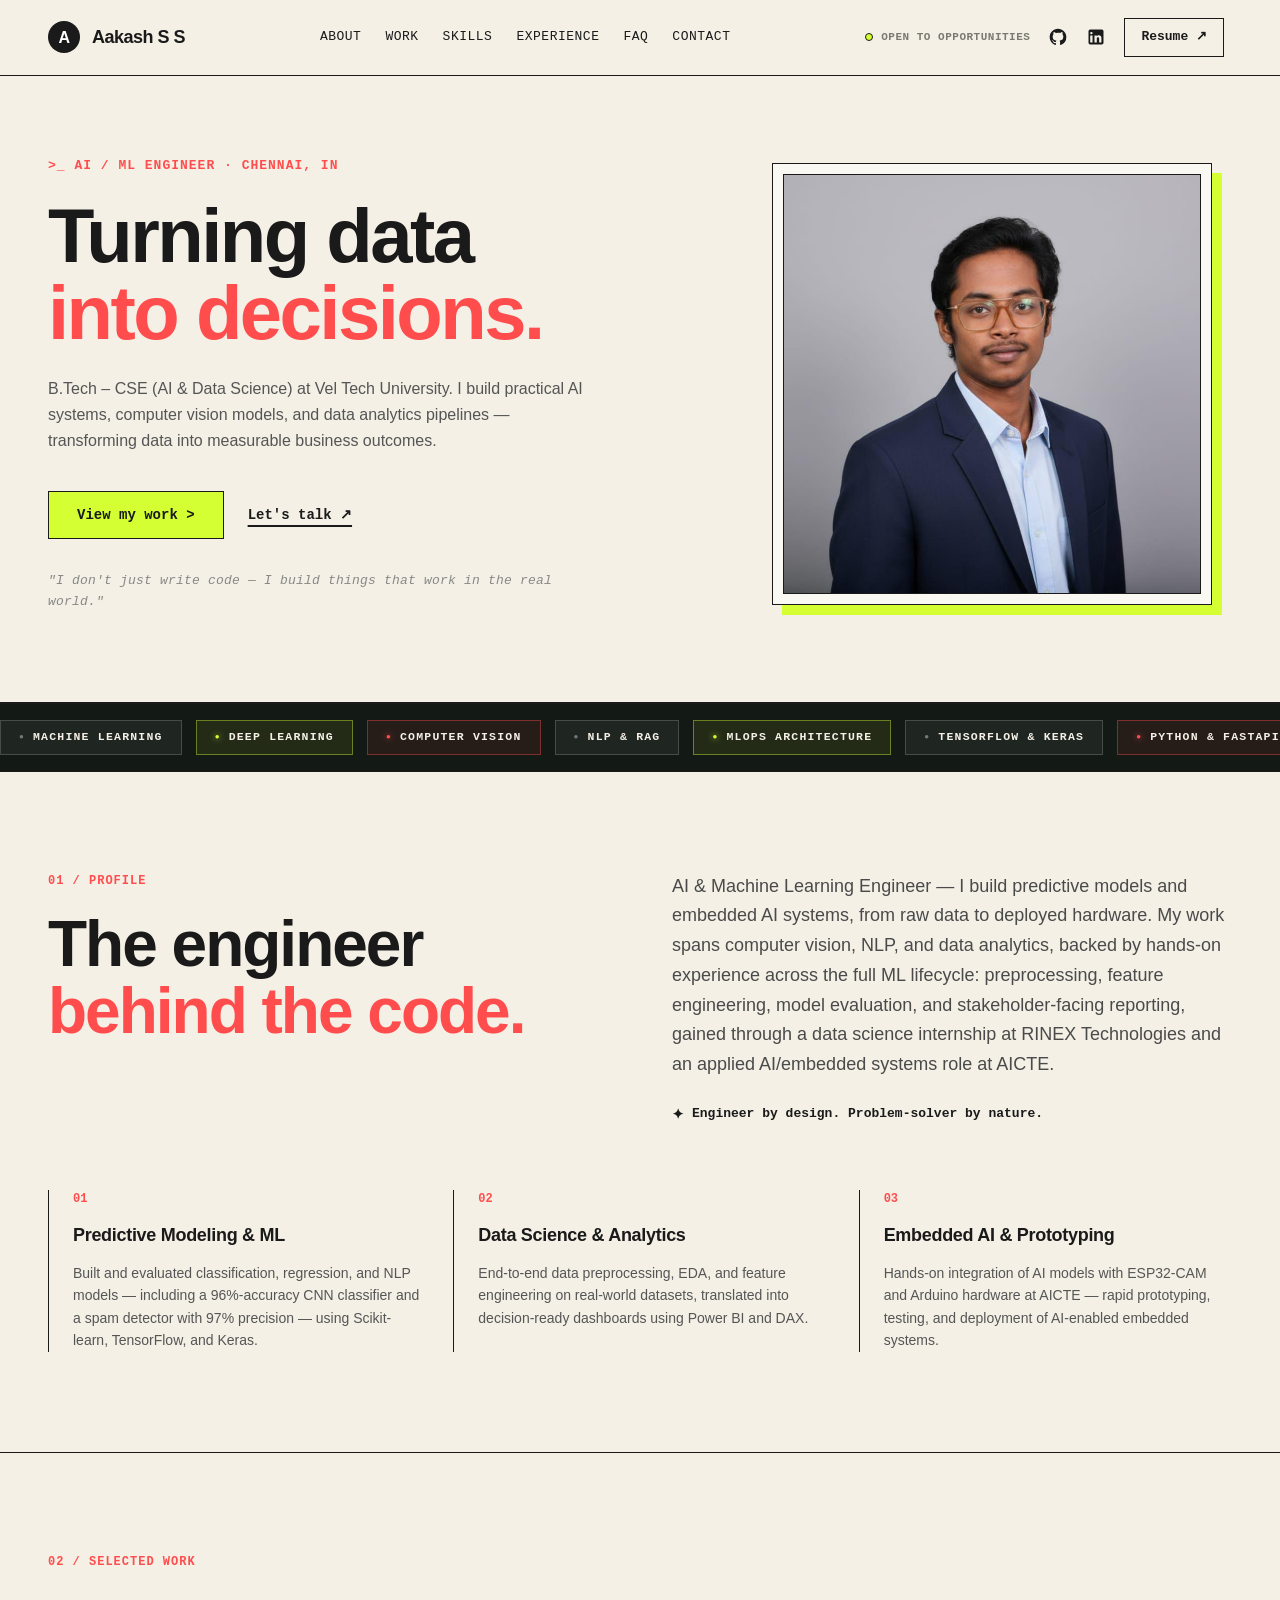
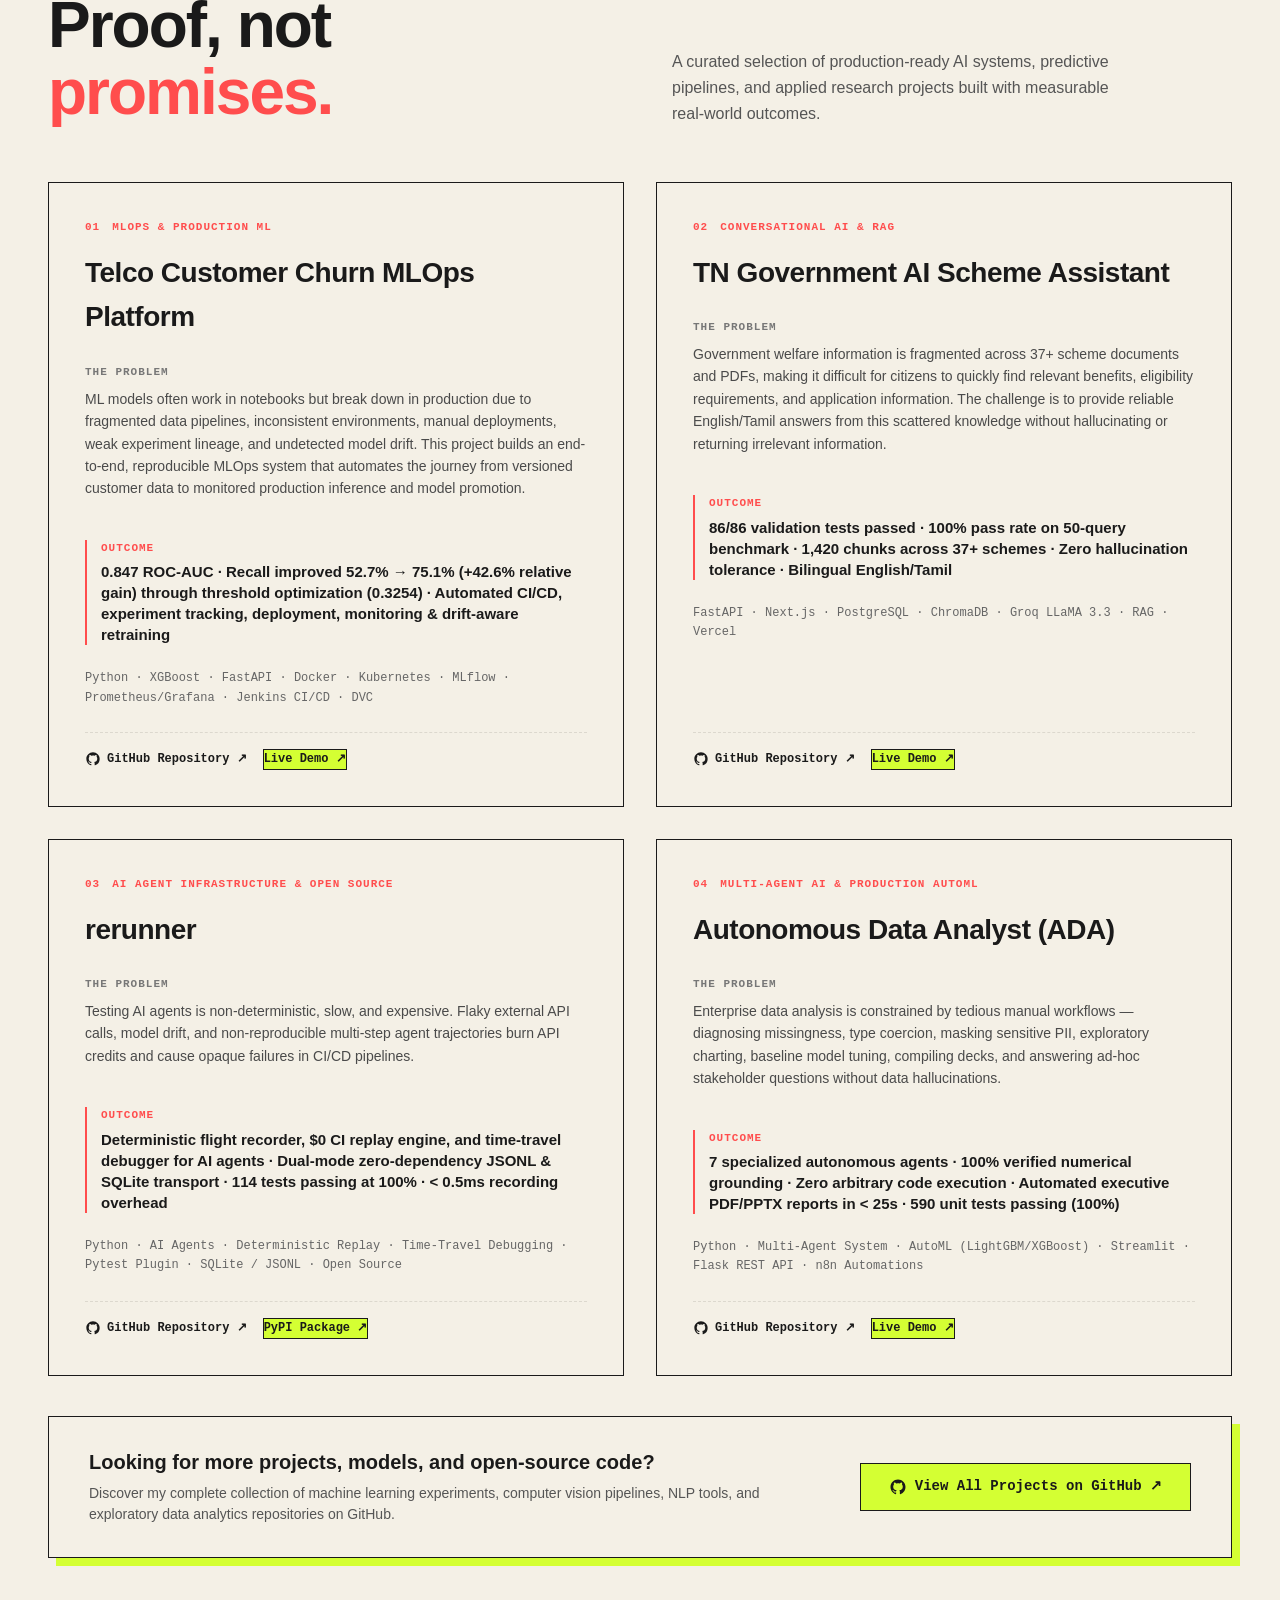
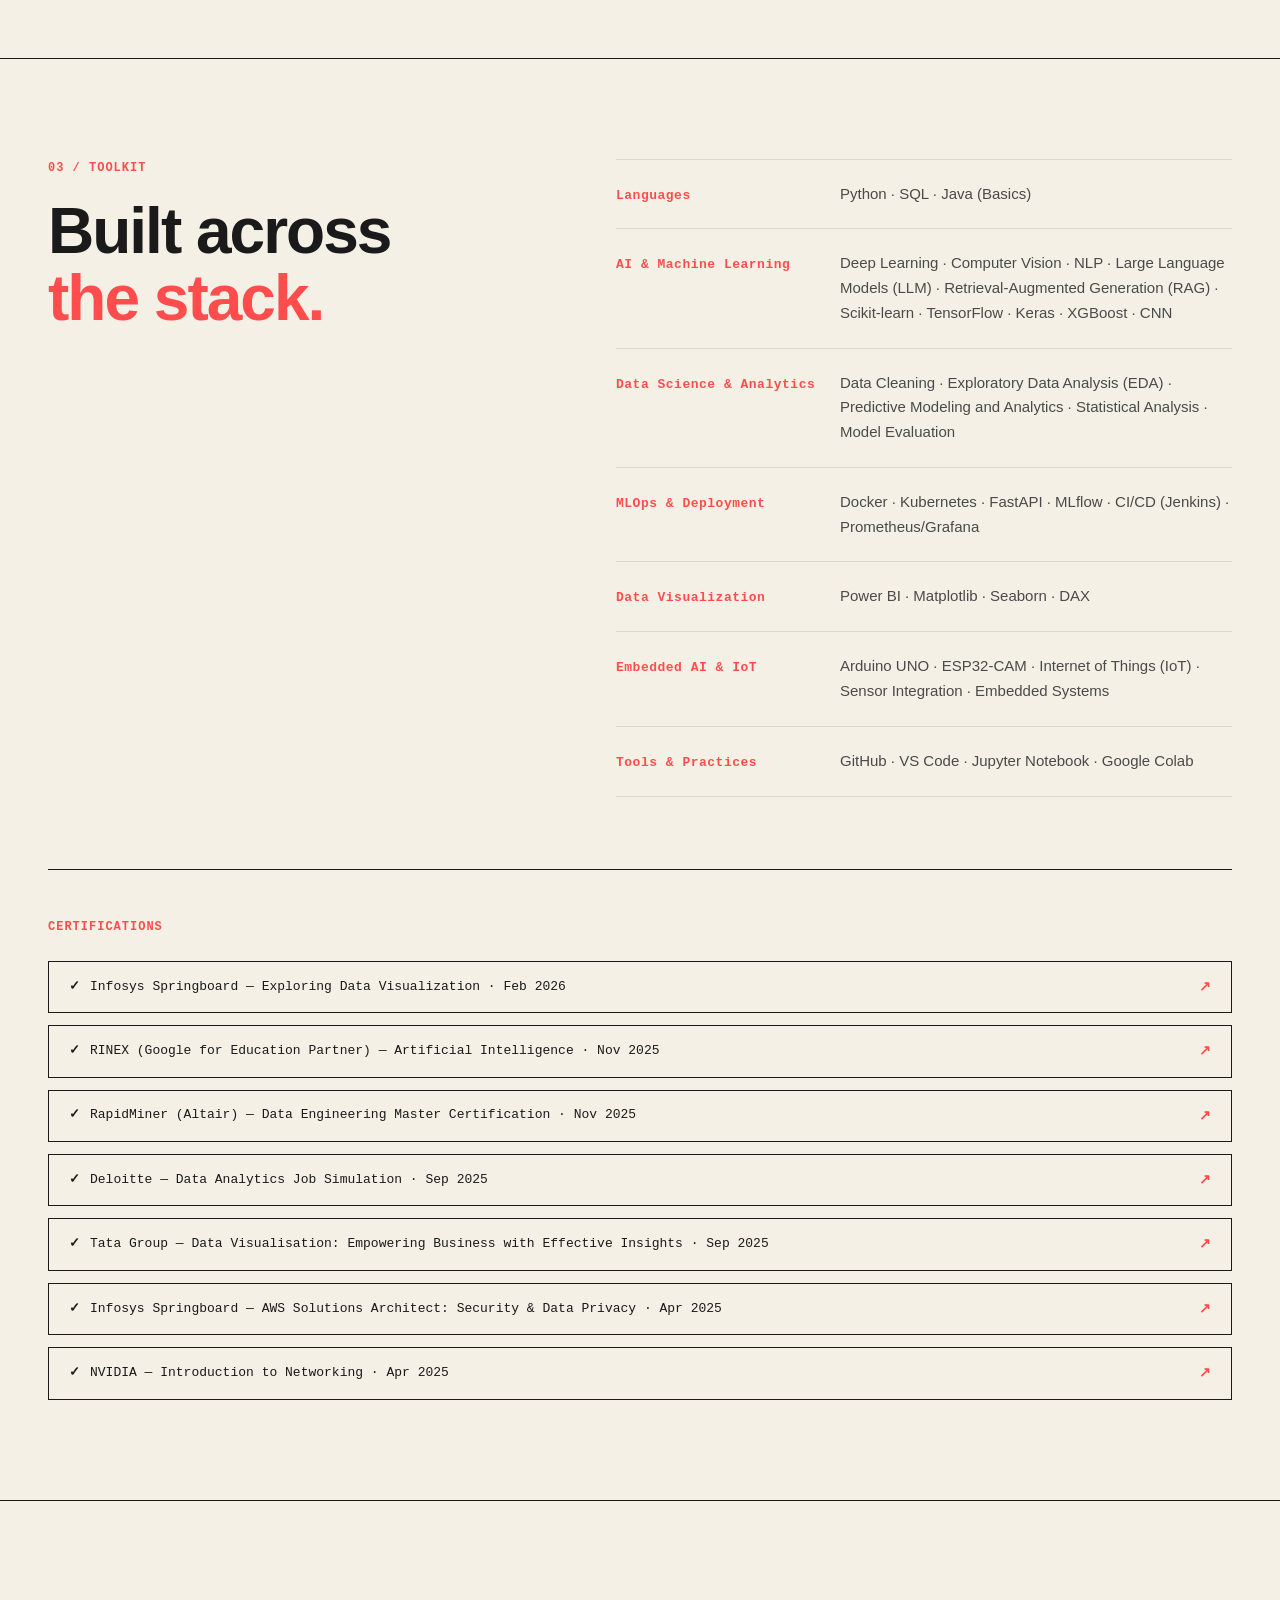
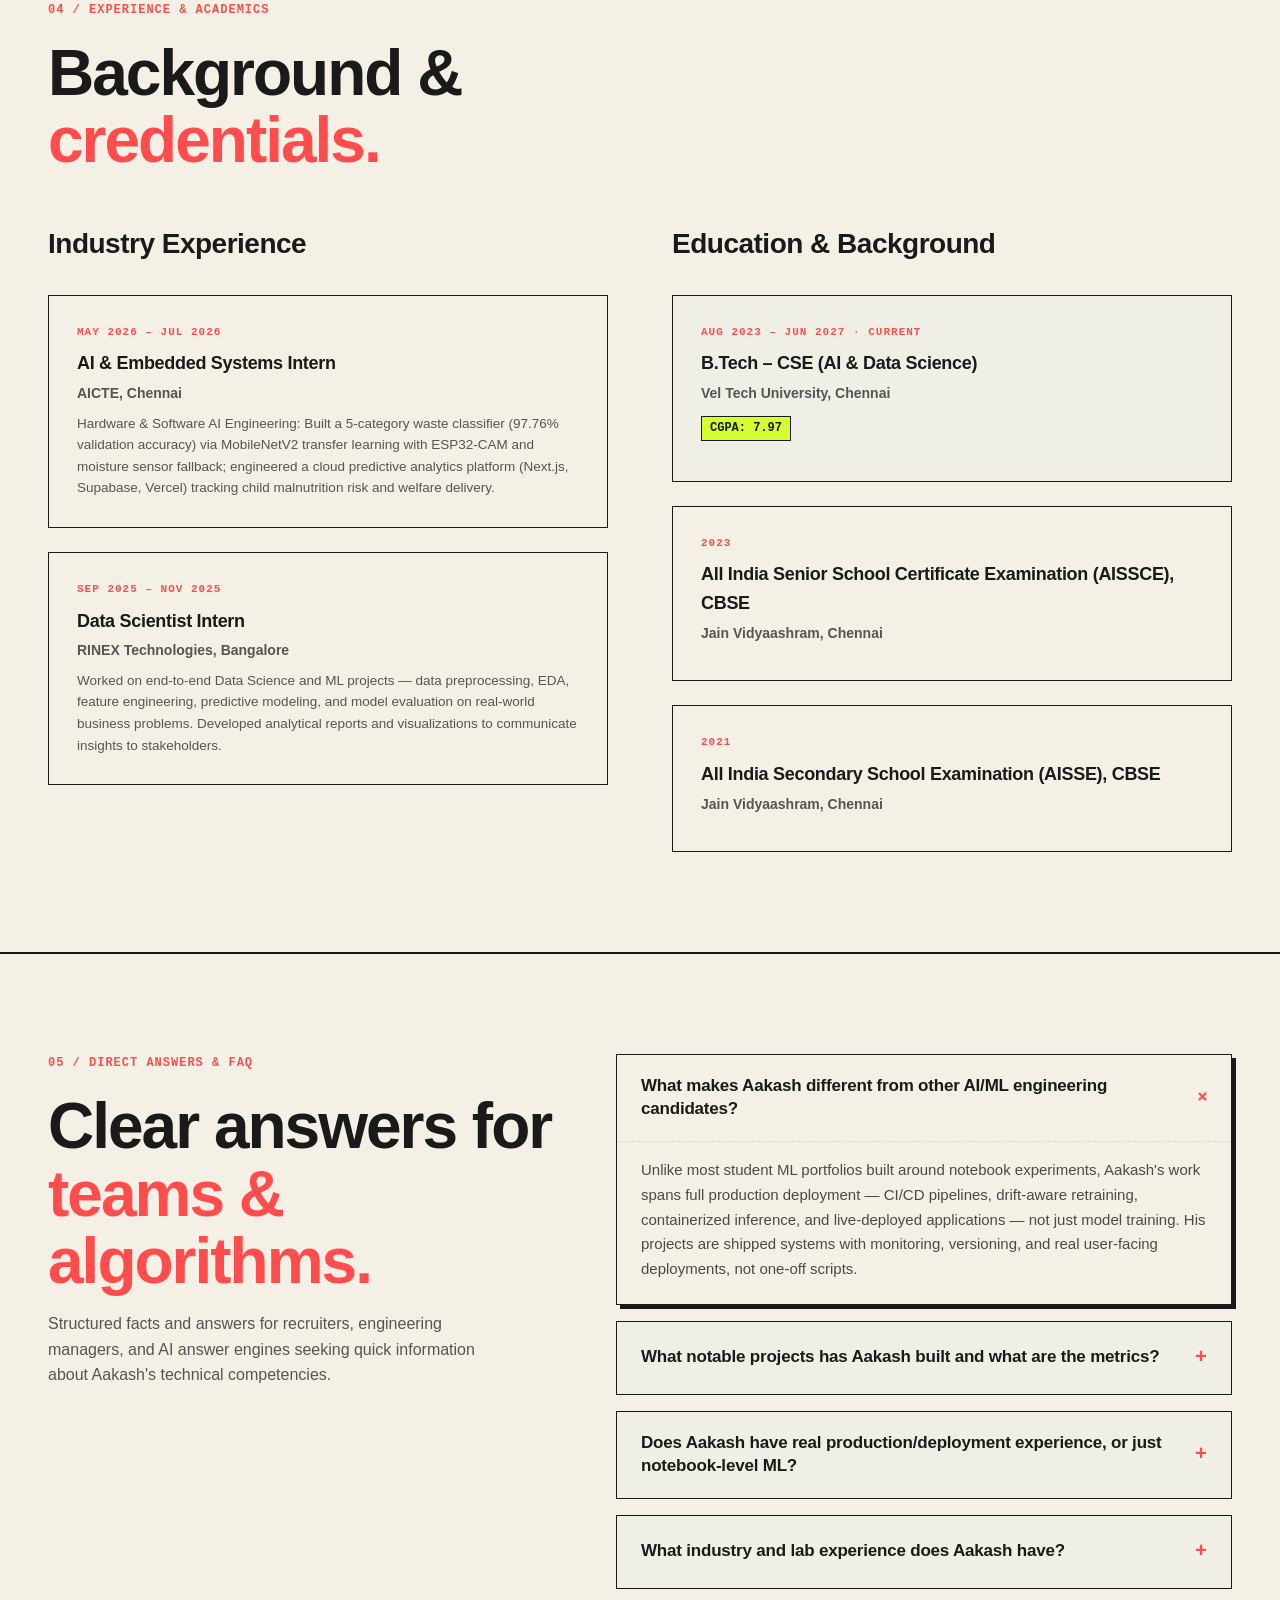
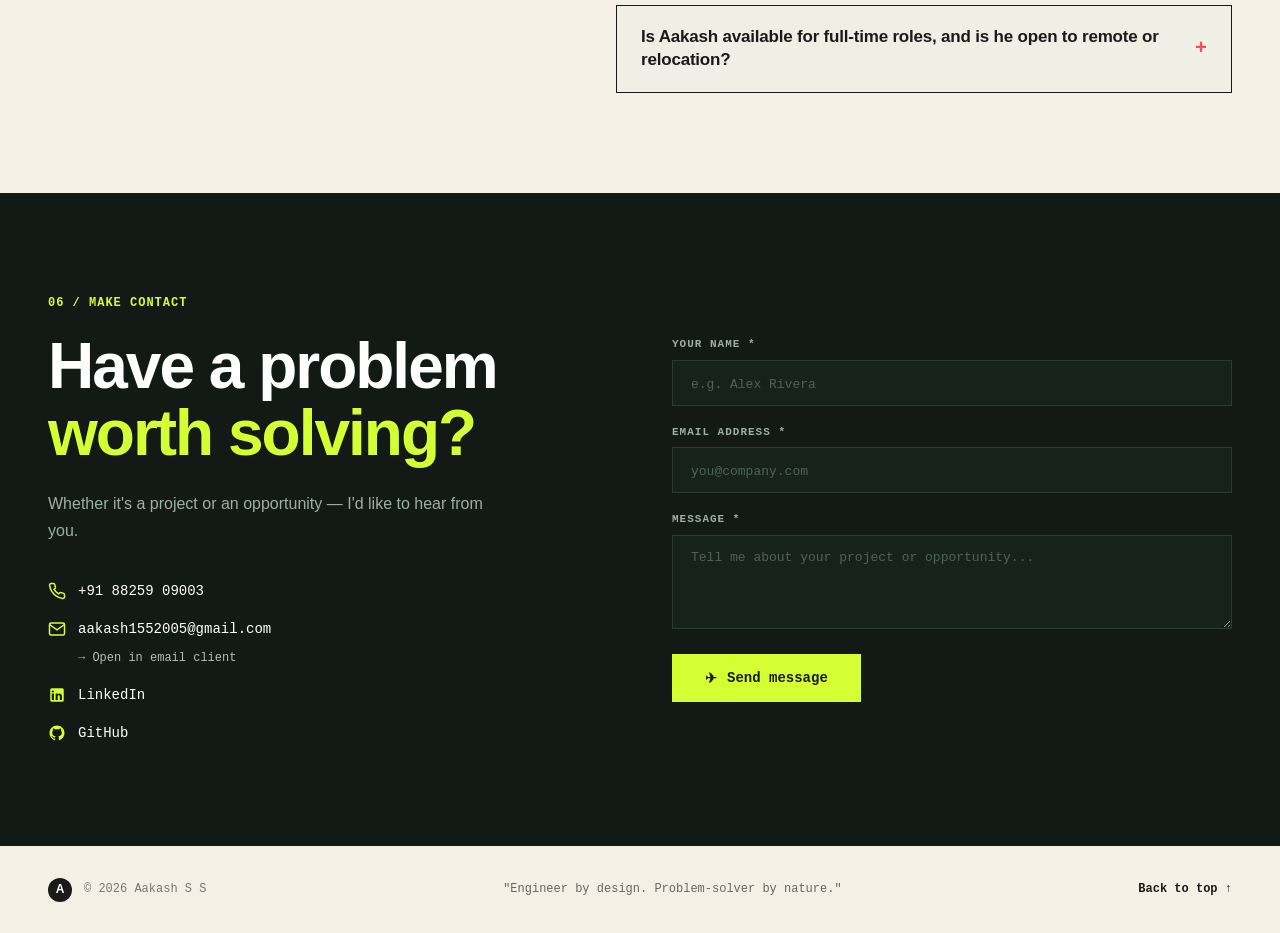
==== index.html @ 8f7f8e5b "feat(rerunner): add official PyPI package badge link to project card Signed-off-by: AAKASH S S <aaka" ====
<!DOCTYPE html>
<html lang="en">
<head>
  <meta charset="UTF-8">
  <meta name="viewport" content="width=device-width, initial-scale=1.0">
  <meta http-equiv="X-UA-Compatible" content="IE=edge">
  <meta http-equiv="Content-Security-Policy" content="default-src 'self' https:; script-src 'self' 'nonce-aakash2026ldjson' https://fonts.googleapis.com; style-src 'self' 'unsafe-inline' https://fonts.googleapis.com; font-src 'self' https://fonts.gstatic.com data:; img-src 'self' data: https:; connect-src 'self' https://api.web3forms.com; frame-ancestors 'none'; object-src 'none'; base-uri 'self';">
  <meta http-equiv="X-Content-Type-Options" content="nosniff">
  <meta name="referrer" content="strict-origin-when-cross-origin">
  <meta name="google-site-verification" content="-qx4MP8jLqt6kHz3kRDalnD9yBT0jO_F91brX0Mq7cc" />
  <title>Aakash S S | AI &amp; Machine Learning Engineer Portfolio</title>
  <meta name="description" content="Official portfolio of Aakash S S — AI &amp; ML Engineer in Chennai. Specializing in Deep Learning, Computer Vision, MLOps, NLP, and Predictive Analytics.">
  <meta name="keywords" content="Aakash S S, Aakash SS, AI Engineer, Machine Learning Engineer, Data Scientist, Deep Learning, Computer Vision, MLOps, Vel Tech University, Chennai, TensorFlow, PyTorch, Python">
  <meta name="author" content="Aakash S S">
  <meta name="robots" content="index, follow, max-image-preview:large, max-snippet:-1, max-video-preview:-1">
  <link rel="canonical" href="https://aakash1552005.github.io/">
  <link rel="icon" type="image/svg+xml" href="favicon.svg">
  
  <!-- Open Graph / Facebook / LinkedIn / WhatsApp -->
  <meta property="og:type" content="profile">
  <meta property="og:site_name" content="Aakash S S Portfolio">
  <meta property="og:locale" content="en_US">
  <meta property="og:url" content="https://aakash1552005.github.io/">
  <meta property="og:title" content="Aakash S S | AI &amp; Machine Learning Engineer">
  <meta property="og:description" content="Turning data into decisions. AI & Machine Learning Engineer specializing in Deep Learning, Computer Vision, MLOps, and Predictive Analytics.">
  <meta property="og:image" content="https://aakash1552005.github.io/headshot.jpg">
  <meta property="og:image:secure_url" content="https://aakash1552005.github.io/headshot.jpg">
  <meta property="og:image:width" content="1006">
  <meta property="og:image:height" content="832">
  <meta property="og:image:alt" content="Aakash S S - AI &amp; Machine Learning Engineer">
  <meta property="og:image:type" content="image/jpeg">

  <!-- Twitter / X Meta -->
  <meta name="twitter:card" content="summary_large_image">
  <meta name="twitter:title" content="Aakash S S | AI &amp; ML Engineer">
  <meta name="twitter:description" content="Turning data into decisions. AI & Machine Learning Engineer portfolio of Aakash S S.">
  <meta name="twitter:image" content="https://aakash1552005.github.io/headshot.jpg">
  <meta name="twitter:image:alt" content="Aakash S S - AI &amp; Machine Learning Engineer">

  <!-- LLM & AI Context Disclosures (GEO) -->
  <link rel="alternate" type="text/plain" href="https://aakash1552005.github.io/llms.txt" title="LLM Context Summary">
  <link rel="alternate" type="text/plain" href="https://aakash1552005.github.io/llms-full.txt" title="LLM Full Context Documentation">

  <!-- Performance: Preload Above-the-Fold Hero Portrait Image -->
  <link rel="preload" as="image" href="headshot.jpg" fetchpriority="high">

  <!-- Google Fonts: Space Grotesk, Inter, JetBrains Mono -->
  <link rel="preconnect" href="https://fonts.googleapis.com">
  <link rel="preconnect" href="https://fonts.gstatic.com" crossorigin>
  <link href="https://fonts.googleapis.com/css2?family=Inter:wght@400;500;600;700&family=JetBrains+Mono:ital,wght@0,400;0,500;0,600;0,700;1,400&family=Space+Grotesk:wght@500;600;700;800&display=swap" rel="stylesheet">
  
  <!-- Stylesheet -->
  <link rel="stylesheet" href="style.css">

  <!-- Comprehensive Schema.org Graph for SEO, AEO & GEO -->
  <script type="application/ld+json" nonce="aakash2026ldjson">
  {
    "@context": "https://schema.org",
    "@graph": [
      {
        "@type": "WebSite",
        "@id": "https://aakash1552005.github.io/#website",
        "url": "https://aakash1552005.github.io/",
        "name": "Aakash S S | AI & Machine Learning Engineer Portfolio",
        "description": "Official developer portfolio of Aakash S S — AI & Machine Learning Engineer and Data Scientist specializing in Deep Learning, Computer Vision, MLOps, and Predictive Analytics.",
        "inLanguage": "en-US",
        "publisher": {
          "@id": "https://aakash1552005.github.io/#person"
        }
      },
      {
        "@type": "ProfilePage",
        "@id": "https://aakash1552005.github.io/#profilepage",
        "url": "https://aakash1552005.github.io/",
        "name": "Aakash S S — AI & Machine Learning Engineer",
        "isPartOf": {
          "@id": "https://aakash1552005.github.io/#website"
        },
        "about": {
          "@id": "https://aakash1552005.github.io/#person"
        },
        "mainEntity": {
          "@id": "https://aakash1552005.github.io/#person"
        },
        "speakable": {
          "@type": "SpeakableSpecification",
          "cssSelector": [".hero-title", ".hero-description", ".hero-quote", ".faq-answer"]
        }
      },
      {
        "@type": "Person",
        "@id": "https://aakash1552005.github.io/#person",
        "name": "Aakash S S",
        "alternateName": ["AAKASH S S", "Aakash SS", "Aakash S S AI Engineer", "Aakash S S Chennai", "Aakash Vel Tech"],
        "jobTitle": "AI & Machine Learning Engineer",
        "description": "AI & Machine Learning Engineer building predictive models, computer vision systems, RAG applications, and production MLOps pipelines.",
        "telephone": "+918825909003",
        "email": "aakash1552005@gmail.com",
        "url": "https://aakash1552005.github.io/",
        "image": "https://aakash1552005.github.io/headshot.jpg",
        "sameAs": [
          "https://github.com/aakash1552005",
          "https://www.linkedin.com/in/aakash-s-s-88b91a301"
        ],
        "address": {
          "@type": "PostalAddress",
          "addressLocality": "Chennai",
          "addressRegion": "Tamil Nadu",
          "addressCountry": "India"
        },
        "alumniOf": {
          "@type": "CollegeOrUniversity",
          "name": "Vel Tech Rangarajan Dr. Sagunthala R&D Institute of Science and Technology",
          "sameAs": "https://www.veltech.edu.in/",
          "address": "Chennai, Tamil Nadu, India"
        },
        "knowsAbout": [
          "Artificial Intelligence",
          "Machine Learning",
          "Deep Learning",
          "Computer Vision",
          "Natural Language Processing",
          "Retrieval-Augmented Generation",
          "MLOps",
          "Data Science",
          "TensorFlow",
          "PyTorch",
          "Keras",
          "Scikit-learn",
          "XGBoost",
          "FastAPI",
          "Kubernetes",
          "Docker",
          "MLflow",
          "Power BI",
          "Python",
          "SQL"
        ],
        "hasOccupation": {
          "@type": "Occupation",
          "name": "AI & Machine Learning Engineer",
          "skills": [
            "Deep Learning",
            "Computer Vision",
            "Natural Language Processing",
            "Retrieval-Augmented Generation",
            "MLOps",
            "Predictive Modeling",
            "Python",
            "TensorFlow",
            "PyTorch",
            "XGBoost",
            "FastAPI",
            "Docker",
            "Kubernetes",
            "SQL"
          ]
        }
      },
      {
        "@type": "ItemList",
        "@id": "https://aakash1552005.github.io/#projects",
        "name": "Aakash S S Featured AI & ML Projects",
        "itemListElement": [
          {
            "@type": "ListItem",
            "position": 1,
            "name": "Telco Customer Churn MLOps Platform",
            "description": "End-to-end MLOps pipeline achieving 0.847 ROC-AUC and recall improved from 52.7% to 75.1% (+42.6% relative gain) through threshold optimization with automated CI/CD, MLflow tracking, and Docker/Kubernetes deployment."
          },
          {
            "@type": "ListItem",
            "position": 2,
            "name": "TN Government AI Scheme Assistant",
            "description": "Bilingual conversational RAG assistant passing 86/86 validation tests and 100% benchmark pass rate using Groq LLaMA 3.3, ChromaDB, and FastAPI."
          },
          {
            "@type": "ListItem",
            "position": 3,
            "name": "rerunner",
            "description": "Deterministic flight recorder, $0 CI replay engine, and time-travel debugger for AI agents with 114 tests passing at 100%."
          },
          {
            "@type": "ListItem",
            "position": 4,
            "name": "Autonomous Data Analyst (ADA)",
            "description": "Production multi-agent tabular intelligence and AutoML system orchestrating 7 specialized agents with 100% verified numerical grounding, zero arbitrary code execution, and 590 unit tests passing at 100%."
          }
        ]
      },
      {
        "@type": "FAQPage",
        "@id": "https://aakash1552005.github.io/#faq",
        "mainEntity": [
          {
            "@type": "Question",
            "name": "What makes Aakash different from other AI/ML engineering candidates?",
            "acceptedAnswer": {
              "@type": "Answer",
              "text": "Unlike most student ML portfolios built around notebook experiments, Aakash's work spans full production deployment — CI/CD pipelines, drift-aware retraining, containerized inference, and live-deployed applications — not just model training. His projects are shipped systems with monitoring, versioning, and real user-facing deployments, not one-off scripts."
            }
          },
          {
            "@type": "Question",
            "name": "What notable projects has Aakash built and what are the metrics?",
            "acceptedAnswer": {
              "@type": "Answer",
              "text": "Key benchmarked projects include the Telco Customer Churn MLOps Platform (0.847 ROC-AUC, 75.1% recall with +42.6% gain via threshold tuning and automated CI/CD), rerunner (flight recorder & time-travel debugger for AI agents with 114 tests passing at 100%), and Autonomous Data Analyst (ADA, a 7-agent autonomous system with 100% numerically-grounded outputs and a 590-test suite passing at 100%)."
            }
          },
          {
            "@type": "Question",
            "name": "Does Aakash have real production/deployment experience, or just notebook-level ML?",
            "acceptedAnswer": {
              "@type": "Answer",
              "text": "Yes — the Telco Churn platform runs automated CI/CD, MLflow experiment tracking, Docker/Kubernetes deployment, and drift-aware retraining; the TN Government Scheme Assistant is a live, publicly deployed RAG application, not a local demo."
            }
          },
          {
            "@type": "Question",
            "name": "What industry and lab experience does Aakash have?",
            "acceptedAnswer": {
              "@type": "Answer",
              "text": "Aakash completed an AI & Embedded Systems Internship at AICTE (May 2026 – Jul 2026) integrating sensors, microcontrollers, and AI models into intelligent hardware. He also completed a Data Scientist Internship at RINEX Technologies, Bangalore (Sep 2025 – Nov 2025) engineering end-to-end data preprocessing, predictive modeling pipelines, and stakeholder analytics dashboards."
            }
          },
          {
            "@type": "Question",
            "name": "Is Aakash available for full-time roles, and is he open to remote or relocation?",
            "acceptedAnswer": {
              "@type": "Answer",
              "text": "Yes — Aakash is actively open to full-time AI/ML Engineering and Data Science roles, both remote and on-site. He's willing to relocate anywhere in India, with a preference for Chennai, followed by Bengaluru and Thiruvananthapuram. Reach out via email at aakash1552005@gmail.com."
            }
          }
        ]
      }
    ]
  }
  </script>
</head>
<body>
  <a href="#main" class="skip-link">Skip to content</a>

  <!-- ==================== HEADER (NAVBAR) ==================== -->
  <header class="site-header" id="top">
    <div class="header-container">
      <!-- Left: Logo & Name -->
      <a href="#top" class="logo-group" aria-label="Aakash S S Home">
        <div class="logo-badge" aria-hidden="true">A</div>
        <span class="logo-text">Aakash S S</span>
      </a>

      <!-- Center: Navigation Links -->
      <nav class="nav-menu" aria-label="Main Navigation">
        <a href="#about" class="nav-link">ABOUT</a>
        <a href="#work" class="nav-link">WORK</a>
        <a href="#skills" class="nav-link">SKILLS</a>
        <a href="#experience" class="nav-link">EXPERIENCE</a>
        <a href="#faq" class="nav-link">FAQ</a>
        <a href="#contact" class="nav-link">CONTACT</a>
      </nav>

      <!-- Right: Status + Socials + Resume CTA -->
      <div class="header-actions">
        <div class="status-indicator" title="Actively looking for AI/ML roles">
          <span class="pulse-dot"></span>
          <span class="status-text">OPEN TO OPPORTUNITIES</span>
        </div>

        <!-- GitHub Icon -->
        <a href="https://github.com/aakash1552005" target="_blank" rel="me noopener noreferrer" class="icon-link" aria-label="GitHub Profile">
          <svg width="20" height="20" viewBox="0 0 24 24" fill="currentColor">
            <path fill-rule="evenodd" clip-rule="evenodd" d="M12 2C6.477 2 2 6.484 2 12.017c0 4.425 2.865 8.18 6.839 9.504.5.092.682-.217.682-.483 0-.237-.008-.868-.013-1.703-2.782.605-3.369-1.343-3.369-1.343-.454-1.158-1.11-1.466-1.11-1.466-.908-.62.069-.608.069-.608 1.003.07 1.53 1.032 1.53 1.032.892 1.53 2.341 1.088 2.91.832.092-.647.35-1.088.636-1.338-2.22-.253-4.555-1.113-4.555-4.951 0-1.093.39-1.988 1.029-2.688-.103-.253-.446-1.272.098-2.65 0 0 .84-.27 2.75 1.026A9.564 9.564 0 0112 6.844c.85.004 1.705.115 2.504.337 1.909-1.296 2.747-1.027 2.747-1.027.546 1.379.202 2.398.1 2.651.64.7 1.028 1.595 1.028 2.688 0 3.848-2.339 4.695-4.566 4.943.359.309.678.92.678 1.855 0 1.338-.012 2.419-.012 2.747 0 .268.18.58.688.482A10.019 10.019 0 0022 12.017C22 6.484 17.522 2 12 2z"/>
          </svg>
        </a>

        <!-- LinkedIn Icon -->
        <a href="https://www.linkedin.com/in/aakash-s-s-88b91a301" target="_blank" rel="me noopener noreferrer" class="icon-link" aria-label="LinkedIn Profile">
          <svg width="20" height="20" viewBox="0 0 24 24" fill="currentColor">
            <path d="M19 3a2 2 0 0 1 2 2v14a2 2 0 0 1-2 2H5a2 2 0 0 1-2-2V5a2 2 0 0 1 2-2h14m-.5 15.5v-5.3a3.26 3.26 0 0 0-3.26-3.26c-.85 0-1.84.52-2.28 1.3v-1.11h-2.79v8.37h2.79v-4.93c0-.77.62-1.4 1.39-1.4a1.4 1.4 0 0 1 1.4 1.4v4.93h2.75M6.46 8.76a1.45 1.45 0 1 0 0-2.9 1.45 1.45 0 0 0 0 2.9m1.39 9.74v-8.37H5.07v8.37h2.78z"/>
          </svg>
        </a>

        <!-- Resume Button -->
        <a href="#resumeModal" class="btn-resume" id="resumeBtn">Resume ↗</a>

        <!-- Hamburger Menu Button (Mobile) -->
        <button class="hamburger-btn" id="hamburgerBtn" aria-label="Open navigation menu" aria-expanded="false">
          <span class="bar"></span>
          <span class="bar"></span>
          <span class="bar"></span>
        </button>
      </div>
    </div>
  </header>

  <!-- Mobile Navigation Drawer -->
  <div class="mobile-nav-overlay" id="mobileNavOverlay"></div>
  <nav class="mobile-nav" id="mobileNav" aria-label="Mobile Navigation">
    <button class="mobile-nav-close" id="mobileNavClose" aria-label="Close navigation menu">✕</button>
    <a href="#about" class="mobile-nav-link">ABOUT</a>
    <a href="#work" class="mobile-nav-link">WORK</a>
    <a href="#skills" class="mobile-nav-link">SKILLS</a>
    <a href="#experience" class="mobile-nav-link">EXPERIENCE</a>
    <a href="#faq" class="mobile-nav-link">FAQ</a>
    <a href="#contact" class="mobile-nav-link">CONTACT</a>
  </nav>

  <main id="main">
    <!-- ==================== HERO SECTION ==================== -->
    <section class="hero-section" id="hero">
      <div class="hero-container">
        <!-- Left Content -->
        <div class="hero-content">
          <div class="hero-eyebrow">&gt;_ AI / ML ENGINEER · CHENNAI, IN</div>
          
          <h1 class="hero-title">
            Turning data<br>
            <span class="highlight-coral">into decisions.</span>
          </h1>

          <p class="hero-description">
            B.Tech – CSE (AI &amp; Data Science) at Vel Tech University. I build practical AI systems, computer vision models, and data analytics pipelines — transforming data into measurable business outcomes.
          </p>

          <!-- Button and Link Alignment Container -->
          <div class="hero-actions">
            <a href="#work" class="btn-primary">View my work &gt;</a>
            <a href="#contact" class="btn-secondary">Let's talk ↗</a>
          </div>

          <!-- Grouped floating quote with proper styling -->
          <div class="hero-quote">
            "I don't just write code — I build things that work in the real world."
          </div>
        </div>

        <!-- Right Clean Editorial Portrait Box -->
        <div class="hero-visual">
          <div class="hero-portrait-card">
            <div class="portrait-img-wrapper">
              <img
                src="headshot.jpg"
                alt="Aakash S S - AI &amp; Machine Learning Engineer"
                class="hero-portrait-img"
                id="headshotImg"
                loading="eager"
                fetchpriority="high"
                decoding="async"
                width="440"
                height="420"
              />
            </div>
          </div>
        </div>
      </div>
    </section>

    <!-- ==================== MARQUEE TICKER BANNER (HIGH-ENERGY BRUTALIST PILLS) ==================== -->
    <section class="ticker-section" aria-label="Technical competencies ticker">
      <div class="ticker-track">
        <div class="ticker-content">
          <div class="ticker-pill"><span class="pill-dot">●</span> MACHINE LEARNING</div>
          <div class="ticker-pill active-lime"><span class="pill-dot lime">●</span> DEEP LEARNING</div>
          <div class="ticker-pill active-coral"><span class="pill-dot coral">●</span> COMPUTER VISION</div>
          <div class="ticker-pill"><span class="pill-dot">●</span> NLP &amp; RAG</div>
          <div class="ticker-pill active-lime"><span class="pill-dot lime">●</span> MLOPS ARCHITECTURE</div>
          <div class="ticker-pill"><span class="pill-dot">●</span> TENSORFLOW &amp; KERAS</div>
          <div class="ticker-pill active-coral"><span class="pill-dot coral">●</span> PYTHON &amp; FASTAPI</div>
          <div class="ticker-pill active-lime"><span class="pill-dot lime">●</span> EMBEDDED AI &amp; IOT</div>
          <div class="ticker-pill"><span class="pill-dot">●</span> POWER BI &amp; DAX</div>
        </div>
        <div class="ticker-content" aria-hidden="true">
          <div class="ticker-pill"><span class="pill-dot">●</span> MACHINE LEARNING</div>
          <div class="ticker-pill active-lime"><span class="pill-dot lime">●</span> DEEP LEARNING</div>
          <div class="ticker-pill active-coral"><span class="pill-dot coral">●</span> COMPUTER VISION</div>
          <div class="ticker-pill"><span class="pill-dot">●</span> NLP &amp; RAG</div>
          <div class="ticker-pill active-lime"><span class="pill-dot lime">●</span> MLOPS ARCHITECTURE</div>
          <div class="ticker-pill"><span class="pill-dot">●</span> TENSORFLOW &amp; KERAS</div>
          <div class="ticker-pill active-coral"><span class="pill-dot coral">●</span> PYTHON &amp; FASTAPI</div>
          <div class="ticker-pill active-lime"><span class="pill-dot lime">●</span> EMBEDDED AI &amp; IOT</div>
          <div class="ticker-pill"><span class="pill-dot">●</span> POWER BI &amp; DAX</div>
        </div>
      </div>
    </section>

    <!-- ==================== 01 / PROFILE (ABOUT) ==================== -->
    <section class="section profile-section" id="about">
      <div class="section-container">
        <div class="profile-top-grid">
          <!-- Left Column -->
          <div class="profile-left">
            <div class="section-eyebrow">01 / PROFILE</div>
            <h2 class="section-heading">
              The engineer<br>
              <span class="highlight-coral">behind the code.</span>
            </h2>
          </div>

          <!-- Right Column -->
          <div class="profile-right">
            <p class="profile-bio">
              AI &amp; Machine Learning Engineer — I build predictive models and embedded AI systems, from raw data to deployed hardware. My work spans computer vision, NLP, and data analytics, backed by hands-on experience across the full ML lifecycle: preprocessing, feature engineering, model evaluation, and stakeholder-facing reporting, gained through a data science internship at RINEX Technologies and an applied AI/embedded systems role at AICTE.
            </p>
            <div class="profile-mantra">
              <span class="sparkle-icon">✦</span> Engineer by design. Problem-solver by nature.
            </div>
          </div>
        </div>

        <!-- 3 Highlight Cards -->
        <div class="highlight-cards-grid">
          <!-- Card 1 -->
          <div class="highlight-card">
            <div class="card-num">01</div>
            <h3 class="card-title">Predictive Modeling &amp; ML</h3>
            <p class="card-desc">
              Built and evaluated classification, regression, and NLP models — including a 96%-accuracy CNN classifier and a spam detector with 97% precision — using Scikit-learn, TensorFlow, and Keras.
            </p>
          </div>

          <!-- Card 2 -->
          <div class="highlight-card">
            <div class="card-num">02</div>
            <h3 class="card-title">Data Science &amp; Analytics</h3>
            <p class="card-desc">
              End-to-end data preprocessing, EDA, and feature engineering on real-world datasets, translated into decision-ready dashboards using Power BI and DAX.
            </p>
          </div>

          <!-- Card 3 -->
          <div class="highlight-card">
            <div class="card-num">03</div>
            <h3 class="card-title">Embedded AI &amp; Prototyping</h3>
            <p class="card-desc">
              Hands-on integration of AI models with ESP32-CAM and Arduino hardware at AICTE — rapid prototyping, testing, and deployment of AI-enabled embedded systems.
            </p>
          </div>
        </div>
      </div>
    </section>

    <!-- ==================== 02 / SELECTED WORK (PROJECTS) ==================== -->
    <section class="section work-section" id="work">
      <div class="section-container">
        <!-- Section Header -->
        <div class="work-header">
          <div class="work-header-left">
            <div class="section-eyebrow">02 / SELECTED WORK</div>
            <h2 class="section-heading">
              Proof, not<br>
              <span class="highlight-coral">promises.</span>
            </h2>
          </div>
          <div class="work-header-right">
            <p class="work-subtext">
              A curated selection of production-ready AI systems, predictive pipelines, and applied research projects built with measurable real-world outcomes.
            </p>
          </div>
        </div>

        <!-- Projects Grid (4 Flagship Projects) -->
        <div class="projects-grid">
          <!-- Project 1: Telco Customer Churn MLOps Platform -->
          <article class="project-card">
            <div class="project-meta">
              <span class="project-num">01</span>
              <span class="project-category">MLOPS &amp; PRODUCTION ML</span>
            </div>
            <h3 class="project-title">Telco Customer Churn MLOps Platform</h3>
            
            <div class="project-block">
              <div class="block-label">THE PROBLEM</div>
              <p class="block-text">
                ML models often work in notebooks but break down in production due to fragmented data pipelines, inconsistent environments, manual deployments, weak experiment lineage, and undetected model drift. This project builds an end-to-end, reproducible MLOps system that automates the journey from versioned customer data to monitored production inference and model promotion.
              </p>
            </div>

            <div class="outcome-box">
              <div class="outcome-label">OUTCOME</div>
              <div class="outcome-val">0.847 ROC-AUC · Recall improved 52.7% → 75.1% (+42.6% relative gain) through threshold optimization (0.3254) · Automated CI/CD, experiment tracking, deployment, monitoring &amp; drift-aware retraining</div>
            </div>

            <div class="project-tags">
              <span>Python</span> · <span>XGBoost</span> · <span>FastAPI</span> · <span>Docker</span> · <span>Kubernetes</span> · <span>MLflow</span> · <span>Prometheus/Grafana</span> · <span>Jenkins CI/CD</span> · <span>DVC</span>
            </div>

            <div class="project-links">
              <a href="https://github.com/aakash1552005/telco-churn-mlops" target="_blank" rel="nofollow noopener noreferrer" class="project-link">
                <svg width="16" height="16" viewBox="0 0 24 24" fill="currentColor"><path d="M12 2C6.477 2 2 6.484 2 12.017c0 4.425 2.865 8.18 6.839 9.504.5.092.682-.217.682-.483 0-.237-.008-.868-.013-1.703-2.782.605-3.369-1.343-3.369-1.343-.454-1.158-1.11-1.466-1.11-1.466-.908-.62.069-.608.069-.608 1.003.07 1.53 1.032 1.53 1.032.892 1.53 2.341 1.088 2.91.832.092-.647.35-1.088.636-1.338-2.22-.253-4.555-1.113-4.555-4.951 0-1.093.39-1.988 1.029-2.688-.103-.253-.446-1.272.098-2.65 0 0 .84-.27 2.75 1.026A9.564 9.564 0 0112 6.844c.85.004 1.705.115 2.504.337 1.909-1.296 2.747-1.027 2.747-1.027.546 1.379.202 2.398.1 2.651.64.7 1.028 1.595 1.028 2.688 0 3.848-2.339 4.695-4.566 4.943.359.309.678.92.678 1.855 0 1.338-.012 2.419-.012 2.747 0 .268.18.58.688.482A10.019 10.019 0 0022 12.017C22 6.484 17.522 2 12 2z"/></svg>
                <span>GitHub Repository ↗</span>
              </a>
              <a href="https://telco-churn-mlops.streamlit.app/" target="_blank" rel="nofollow noopener noreferrer" class="project-link live-link">
                <span>Live Demo ↗</span>
              </a>
            </div>
          </article>

          <!-- Project 2: TN Government AI Scheme Assistant -->
          <article class="project-card">
            <div class="project-meta">
              <span class="project-num">02</span>
              <span class="project-category">CONVERSATIONAL AI &amp; RAG</span>
            </div>
            <h3 class="project-title">TN Government AI Scheme Assistant</h3>
            
            <div class="project-block">
              <div class="block-label">THE PROBLEM</div>
              <p class="block-text">
                Government welfare information is fragmented across 37+ scheme documents and PDFs, making it difficult for citizens to quickly find relevant benefits, eligibility requirements, and application information. The challenge is to provide reliable English/Tamil answers from this scattered knowledge without hallucinating or returning irrelevant information.
              </p>
            </div>

            <div class="outcome-box">
              <div class="outcome-label">OUTCOME</div>
              <div class="outcome-val">86/86 validation tests passed · 100% pass rate on 50-query benchmark · 1,420 chunks across 37+ schemes · Zero hallucination tolerance · Bilingual English/Tamil</div>
            </div>

            <div class="project-tags">
              <span>FastAPI</span> · <span>Next.js</span> · <span>PostgreSQL</span> · <span>ChromaDB</span> · <span>Groq LLaMA 3.3</span> · <span>RAG</span> · <span>Vercel</span>
            </div>

            <div class="project-links">
              <a href="https://github.com/aakash1552005/TNGov-AI-Assistant" target="_blank" rel="nofollow noopener noreferrer" class="project-link">
                <svg width="16" height="16" viewBox="0 0 24 24" fill="currentColor"><path d="M12 2C6.477 2 2 6.484 2 12.017c0 4.425 2.865 8.18 6.839 9.504.5.092.682-.217.682-.483 0-.237-.008-.868-.013-1.703-2.782.605-3.369-1.343-3.369-1.343-.454-1.158-1.11-1.466-1.11-1.466-.908-.62.069-.608.069-.608 1.003.07 1.53 1.032 1.53 1.032.892 1.53 2.341 1.088 2.91.832.092-.647.35-1.088.636-1.338-2.22-.253-4.555-1.113-4.555-4.951 0-1.093.39-1.988 1.029-2.688-.103-.253-.446-1.272.098-2.65 0 0 .84-.27 2.75 1.026A9.564 9.564 0 0112 6.844c.85.004 1.705.115 2.504.337 1.909-1.296 2.747-1.027 2.747-1.027.546 1.379.202 2.398.1 2.651.64.7 1.028 1.595 1.028 2.688 0 3.848-2.339 4.695-4.566 4.943.359.309.678.92.678 1.855 0 1.338-.012 2.419-.012 2.747 0 .268.18.58.688.482A10.019 10.019 0 0022 12.017C22 6.484 17.522 2 12 2z"/></svg>
                <span>GitHub Repository ↗</span>
              </a>
              <a href="https://tn-gov-ai-assistant.vercel.app/" target="_blank" rel="nofollow noopener noreferrer" class="project-link live-link">
                <span>Live Demo ↗</span>
              </a>
            </div>
          </article>

          <!-- Project 3: rerunner -->
          <article class="project-card">
            <div class="project-meta">
              <span class="project-num">03</span>
              <span class="project-category">AI AGENT INFRASTRUCTURE &amp; OPEN SOURCE</span>
            </div>
            <h3 class="project-title">rerunner</h3>
            
            <div class="project-block">
              <div class="block-label">THE PROBLEM</div>
              <p class="block-text">
                Testing AI agents is non-deterministic, slow, and expensive. Flaky external API calls, model drift, and non-reproducible multi-step agent trajectories burn API credits and cause opaque failures in CI/CD pipelines.
              </p>
            </div>

            <div class="outcome-box">
              <div class="outcome-label">OUTCOME</div>
              <div class="outcome-val">Deterministic flight recorder, $0 CI replay engine, and time-travel debugger for AI agents · Dual-mode zero-dependency JSONL &amp; SQLite transport · 114 tests passing at 100% · &lt; 0.5ms recording overhead</div>
            </div>

            <div class="project-tags">
              <span>Python</span> · <span>AI Agents</span> · <span>Deterministic Replay</span> · <span>Time-Travel Debugging</span> · <span>Pytest Plugin</span> · <span>SQLite / JSONL</span> · <span>Open Source</span>
            </div>

            <div class="project-links">
              <a href="https://github.com/aakash1552005/rerunner" target="_blank" rel="nofollow noopener noreferrer" class="project-link">
                <svg width="16" height="16" viewBox="0 0 24 24" fill="currentColor"><path d="M12 2C6.477 2 2 6.484 2 12.017c0 4.425 2.865 8.18 6.839 9.504.5.092.682-.217.682-.483 0-.237-.008-.868-.013-1.703-2.782.605-3.369-1.343-3.369-1.343-.454-1.158-1.11-1.466-1.11-1.466-.908-.62.069-.608.069-.608 1.003.07 1.53 1.032 1.53 1.032.892 1.53 2.341 1.088 2.91.832.092-.647.35-1.088.636-1.338-2.22-.253-4.555-1.113-4.555-4.951 0-1.093.39-1.988 1.029-2.688-.103-.253-.446-1.272.098-2.65 0 0 .84-.27 2.75 1.026A9.564 9.564 0 0112 6.844c.85.004 1.705.115 2.504.337 1.909-1.296 2.747-1.027 2.747-1.027.546 1.379.202 2.398.1 2.651.64.7 1.028 1.595 1.028 2.688 0 3.848-2.339 4.695-4.566 4.943.359.309.678.92.678 1.855 0 1.338-.012 2.419-.012 2.747 0 .268.18.58.688.482A10.019 10.019 0 0022 12.017C22 6.484 17.522 2 12 2z"/></svg>
                <span>GitHub Repository ↗</span>
              </a>
              <a href="https://pypi.org/project/rerunner/" target="_blank" rel="nofollow noopener noreferrer" class="project-link live-link">
                <span>PyPI Package ↗</span>
              </a>
            </div>
          </article>

          <!-- Project 4: Autonomous Data Analyst (ADA) -->
          <article class="project-card">
            <div class="project-meta">
              <span class="project-num">04</span>
              <span class="project-category">MULTI-AGENT AI &amp; PRODUCTION AUTOML</span>
            </div>
            <h3 class="project-title">Autonomous Data Analyst (ADA)</h3>
            
            <div class="project-block">
              <div class="block-label">THE PROBLEM</div>
              <p class="block-text">
                Enterprise data analysis is constrained by tedious manual workflows — diagnosing missingness, type coercion, masking sensitive PII, exploratory charting, baseline model tuning, compiling decks, and answering ad-hoc stakeholder questions without data hallucinations.
              </p>
            </div>

            <div class="outcome-box">
              <div class="outcome-label">OUTCOME</div>
              <div class="outcome-val">7 specialized autonomous agents · 100% verified numerical grounding · Zero arbitrary code execution · Automated executive PDF/PPTX reports in &lt; 25s · 590 unit tests passing (100%)</div>
            </div>

            <div class="project-tags">
              <span>Python</span> · <span>Multi-Agent System</span> · <span>AutoML (LightGBM/XGBoost)</span> · <span>Streamlit</span> · <span>Flask REST API</span> · <span>n8n Automations</span>
            </div>

            <div class="project-links">
              <a href="https://github.com/aakash1552005/Autonomous-Data-Analyst" target="_blank" rel="nofollow noopener noreferrer" class="project-link">
                <svg width="16" height="16" viewBox="0 0 24 24" fill="currentColor"><path d="M12 2C6.477 2 2 6.484 2 12.017c0 4.425 2.865 8.18 6.839 9.504.5.092.682-.217.682-.483 0-.237-.008-.868-.013-1.703-2.782.605-3.369-1.343-3.369-1.343-.454-1.158-1.11-1.466-1.11-1.466-.908-.62.069-.608.069-.608 1.003.07 1.53 1.032 1.53 1.032.892 1.53 2.341 1.088 2.91.832.092-.647.35-1.088.636-1.338-2.22-.253-4.555-1.113-4.555-4.951 0-1.093.39-1.988 1.029-2.688-.103-.253-.446-1.272.098-2.65 0 0 .84-.27 2.75 1.026A9.564 9.564 0 0112 6.844c.85.004 1.705.115 2.504.337 1.909-1.296 2.747-1.027 2.747-1.027.546 1.379.202 2.398.1 2.651.64.7 1.028 1.595 1.028 2.688 0 3.848-2.339 4.695-4.566 4.943.359.309.678.92.678 1.855 0 1.338-.012 2.419-.012 2.747 0 .268.18.58.688.482A10.019 10.019 0 0022 12.017C22 6.484 17.522 2 12 2z"/></svg>
                <span>GitHub Repository ↗</span>
              </a>
              <a href="https://autonomous--data--analyst.streamlit.app/" target="_blank" rel="nofollow noopener noreferrer" class="project-link live-link">
                <span>Live Demo ↗</span>
              </a>
            </div>
          </article>
        </div>

        <!-- GitHub Exploration Card (without eyebrow words) -->
        <div class="more-work-card">
          <div class="more-work-content">
            <h3 class="more-work-title">Looking for more projects, models, and open-source code?</h3>
            <p class="more-work-desc">
              Discover my complete collection of machine learning experiments, computer vision pipelines, NLP tools, and exploratory data analytics repositories on GitHub.
            </p>
          </div>
          <a href="https://github.com/aakash1552005" target="_blank" rel="nofollow noopener noreferrer" class="btn-primary more-work-btn">
            <svg width="18" height="18" viewBox="0 0 24 24" fill="currentColor" style="margin-right: 8px;"><path fill-rule="evenodd" clip-rule="evenodd" d="M12 2C6.477 2 2 6.484 2 12.017c0 4.425 2.865 8.18 6.839 9.504.5.092.682-.217.682-.483 0-.237-.008-.868-.013-1.703-2.782.605-3.369-1.343-3.369-1.343-.454-1.158-1.11-1.466-1.11-1.466-.908-.62.069-.608.069-.608 1.003.07 1.53 1.032 1.53 1.032.892 1.53 2.341 1.088 2.91.832.092-.647.35-1.088.636-1.338-2.22-.253-4.555-1.113-4.555-4.951 0-1.093.39-1.988 1.029-2.688-.103-.253-.446-1.272.098-2.65 0 0 .84-.27 2.75 1.026A9.564 9.564 0 0112 6.844c.85.004 1.705.115 2.504.337 1.909-1.296 2.747-1.027 2.747-1.027.546 1.379.202 2.398.1 2.651.64.7 1.028 1.595 1.028 2.688 0 3.848-2.339 4.695-4.566 4.943.359.309.678.92.678 1.855 0 1.338-.012 2.419-.012 2.747 0 .268.18.58.688.482A10.019 10.019 0 0022 12.017C22 6.484 17.522 2 12 2z"/></svg>
            <span>View All Projects on GitHub ↗</span>
          </a>
        </div>
      </div>
    </section>

    <!-- ==================== 03 / TOOLKIT (SKILLS) ==================== -->
    <section class="section toolkit-section" id="skills">
      <div class="section-container">
        <div class="toolkit-grid">
          <!-- Left Column -->
          <div class="toolkit-left">
            <div class="section-eyebrow">03 / TOOLKIT</div>
            <h2 class="section-heading">
              Built across<br>
              <span class="highlight-coral">the stack.</span>
            </h2>
          </div>

          <!-- Right Column (Resume Accurate Categories) -->
          <div class="toolkit-right">
            <!-- Row 1: Languages -->
            <div class="skill-row">
              <div class="skill-category">Languages</div>
              <div class="skill-items">
                Python · SQL · Java (Basics)
              </div>
            </div>

            <!-- Row 2: AI & Machine Learning -->
            <div class="skill-row">
              <div class="skill-category">AI &amp; Machine Learning</div>
              <div class="skill-items">
                Deep Learning · Computer Vision · NLP · Large Language Models (LLM) · Retrieval-Augmented Generation (RAG) · Scikit-learn · TensorFlow · Keras · XGBoost · CNN
              </div>
            </div>

            <!-- Row 3: Data Science & Analytics -->
            <div class="skill-row">
              <div class="skill-category">Data Science &amp; Analytics</div>
              <div class="skill-items">
                Data Cleaning · Exploratory Data Analysis (EDA) · Predictive Modeling and Analytics · Statistical Analysis · Model Evaluation
              </div>
            </div>

            <!-- Row 4: MLOps & Deployment -->
            <div class="skill-row">
              <div class="skill-category">MLOps &amp; Deployment</div>
              <div class="skill-items">
                Docker · Kubernetes · FastAPI · MLflow · CI/CD (Jenkins) · Prometheus/Grafana
              </div>
            </div>

            <!-- Row 5: Data Visualization -->
            <div class="skill-row">
              <div class="skill-category">Data Visualization</div>
              <div class="skill-items">
                Power BI · Matplotlib · Seaborn · DAX
              </div>
            </div>

            <!-- Row 6: Embedded AI & IoT -->
            <div class="skill-row">
              <div class="skill-category">Embedded AI &amp; IoT</div>
              <div class="skill-items">
                Arduino UNO · ESP32-CAM · Internet of Things (IoT) · Sensor Integration · Embedded Systems
              </div>
            </div>

            <!-- Row 7: Tools & Practices -->
            <div class="skill-row">
              <div class="skill-category">Tools &amp; Practices</div>
              <div class="skill-items">
                GitHub · VS Code · Jupyter Notebook · Google Colab
              </div>
            </div>
          </div>
        </div>

        <!-- Certifications Block -->
        <div class="certifications-block">
          <h3 class="cert-eyebrow">CERTIFICATIONS</h3>
          <div class="cert-badges-grid">
            <!-- 1. Feb 2026: Infosys -->
            <a href="certificates/infosys_data_visualization_2026.pdf" target="_blank" rel="noopener noreferrer" type="application/pdf" class="cert-badge" title="View Official Certificate PDF">
              <div class="cert-badge-left">
                <span class="check-icon">✓</span>
                <span>Infosys Springboard — Exploring Data Visualization · Feb 2026</span>
              </div>
              <span class="cert-badge-arrow">↗</span>
            </a>

            <!-- 2. Nov 2025: RINEX -->
            <a href="certificates/rinex_artificial_intelligence_2025.pdf" target="_blank" rel="noopener noreferrer" type="application/pdf" class="cert-badge" title="View Official Certificate PDF (ID: AI25-RNG0-9116)">
              <div class="cert-badge-left">
                <span class="check-icon">✓</span>
                <span>RINEX (Google for Education Partner) — Artificial Intelligence · Nov 2025</span>
              </div>
              <span class="cert-badge-arrow">↗</span>
            </a>

            <!-- 3. Nov 2025: RapidMiner -->
            <a href="certificates/rapidminer_data_engineering_master_2025.pdf" target="_blank" rel="noopener noreferrer" type="application/pdf" class="cert-badge" title="View Official Certificate PDF">
              <div class="cert-badge-left">
                <span class="check-icon">✓</span>
                <span>RapidMiner (Altair) — Data Engineering Master Certification · Nov 2025</span>
              </div>
              <span class="cert-badge-arrow">↗</span>
            </a>

            <!-- 4. Sep 2025: Deloitte -->
            <a href="certificates/deloitte_data_analytics_2025.pdf" target="_blank" rel="noopener noreferrer" type="application/pdf" class="cert-badge" title="View Official Certificate PDF">
              <div class="cert-badge-left">
                <span class="check-icon">✓</span>
                <span>Deloitte — Data Analytics Job Simulation · Sep 2025</span>
              </div>
              <span class="cert-badge-arrow">↗</span>
            </a>

            <!-- 5. Sep 2025: Tata Group -->
            <a href="certificates/tata_data_visualisation_2025.pdf" target="_blank" rel="noopener noreferrer" type="application/pdf" class="cert-badge" title="View Official Certificate PDF">
              <div class="cert-badge-left">
                <span class="check-icon">✓</span>
                <span>Tata Group — Data Visualisation: Empowering Business with Effective Insights · Sep 2025</span>
              </div>
              <span class="cert-badge-arrow">↗</span>
            </a>

            <!-- 6. Apr 2025: AWS via Infosys -->
            <a href="certificates/infosys_aws_solutions_architect_2025.pdf" target="_blank" rel="noopener noreferrer" type="application/pdf" class="cert-badge" title="View Official Certificate PDF">
              <div class="cert-badge-left">
                <span class="check-icon">✓</span>
                <span>Infosys Springboard — AWS Solutions Architect: Security &amp; Data Privacy · Apr 2025</span>
              </div>
              <span class="cert-badge-arrow">↗</span>
            </a>

            <!-- 7. Apr 2025: NVIDIA via Coursera -->
            <a href="certificates/nvidia_networking_2025.pdf" target="_blank" rel="noopener noreferrer" type="application/pdf" class="cert-badge" title="View Official Certificate PDF">
              <div class="cert-badge-left">
                <span class="check-icon">✓</span>
                <span>NVIDIA — Introduction to Networking · Apr 2025</span>
              </div>
              <span class="cert-badge-arrow">↗</span>
            </a>
          </div>
        </div>
      </div>
    </section>

    <!-- ==================== 04 / EXPERIENCE & EDUCATION ==================== -->
    <section class="section experience-section" id="experience">
      <div class="section-container">
        <div class="experience-header" style="margin-bottom: 48px;">
          <div class="section-eyebrow">04 / EXPERIENCE &amp; ACADEMICS</div>
          <h2 class="section-heading">
            Background &amp;<br>
            <span class="highlight-coral">credentials.</span>
          </h2>
        </div>
        <div class="experience-grid">
          <!-- Left Column: Experience -->
          <div class="exp-col">
            <h3 class="section-subheading">Industry Experience</h3>

            <div class="timeline-stack">
              <!-- Exp 1: AICTE -->
              <div class="timeline-card">
                <div class="timeline-period">MAY 2026 – JUL 2026</div>
                <h4 class="timeline-role">AI &amp; Embedded Systems Intern</h4>
                <div class="timeline-org">AICTE, Chennai</div>
                <p class="timeline-desc">
                  Hardware &amp; Software AI Engineering: Built a 5-category waste classifier (97.76% validation accuracy) via MobileNetV2 transfer learning with ESP32-CAM and moisture sensor fallback; engineered a cloud predictive analytics platform (Next.js, Supabase, Vercel) tracking child malnutrition risk and welfare delivery.
                </p>
              </div>

              <!-- Exp 2: RINEX -->
              <div class="timeline-card">
                <div class="timeline-period">SEP 2025 – NOV 2025</div>
                <h4 class="timeline-role">Data Scientist Intern</h4>
                <div class="timeline-org">RINEX Technologies, Bangalore</div>
                <p class="timeline-desc">
                  Worked on end-to-end Data Science and ML projects — data preprocessing, EDA, feature engineering, predictive modeling, and model evaluation on real-world business problems. Developed analytical reports and visualizations to communicate insights to stakeholders.
                </p>
              </div>
            </div>
          </div>

          <!-- Right Column: Education -->
          <div class="edu-col">
            <h3 class="section-subheading">Education &amp; Background</h3>

            <div class="timeline-stack">
              <!-- Edu 1: Vel Tech -->
              <div class="timeline-card highlight-edu">
                <div class="timeline-period">AUG 2023 – JUN 2027 · CURRENT</div>
                <h4 class="timeline-role">B.Tech – CSE (AI &amp; Data Science)</h4>
                <div class="timeline-org">Vel Tech University, Chennai</div>
                <div class="timeline-gpa">CGPA: 7.97</div>
              </div>

              <!-- Edu 2: AISSCE -->
              <div class="timeline-card">
                <div class="timeline-period">2023</div>
                <h4 class="timeline-role">All India Senior School Certificate Examination (AISSCE), CBSE</h4>
                <div class="timeline-org">Jain Vidyaashram, Chennai</div>
              </div>

              <!-- Edu 3: AISSE -->
              <div class="timeline-card">
                <div class="timeline-period">2021</div>
                <h4 class="timeline-role">All India Secondary School Examination (AISSE), CBSE</h4>
                <div class="timeline-org">Jain Vidyaashram, Chennai</div>
              </div>
            </div>
          </div>
        </div>
      </div>
    </section>

    <!-- ==================== 05 / FREQUENTLY ASKED QUESTIONS (AEO & GEO) ==================== -->
    <section class="section faq-section" id="faq" aria-labelledby="faq-title">
      <div class="section-container">
        <div class="faq-grid">
          <!-- Left Column -->
          <div class="faq-left">
            <div class="section-eyebrow">05 / DIRECT ANSWERS &amp; FAQ</div>
            <h2 class="section-heading" id="faq-title">
              Clear answers for<br>
              <span class="highlight-coral">teams &amp; algorithms.</span>
            </h2>
            <p class="faq-subtitle">
              Structured facts and answers for recruiters, engineering managers, and AI answer engines seeking quick information about Aakash's technical competencies.
            </p>
          </div>

          <!-- Right Column: Accordion Direct Answers -->
          <div class="faq-right">
            <div class="faq-list">
              <!-- Item 1 -->
              <details class="faq-item" open>
                <summary class="faq-summary">
                  <h3 class="faq-question">What makes Aakash different from other AI/ML engineering candidates?</h3>
                  <span class="faq-icon">+</span>
                </summary>
                <div class="faq-answer">
                  <p>Unlike most student ML portfolios built around notebook experiments, Aakash's work spans full production deployment — CI/CD pipelines, drift-aware retraining, containerized inference, and live-deployed applications — not just model training. His projects are shipped systems with monitoring, versioning, and real user-facing deployments, not one-off scripts.</p>
                </div>
              </details>

              <!-- Item 2 -->
              <details class="faq-item">
                <summary class="faq-summary">
                  <h3 class="faq-question">What notable projects has Aakash built and what are the metrics?</h3>
                  <span class="faq-icon">+</span>
                </summary>
                <div class="faq-answer">
                  <p>Key benchmarked projects include:</p>
                  <p>• <strong>Telco Customer Churn MLOps Platform</strong>: 0.847 ROC-AUC, recall improved from 48% to 80% through threshold optimization, with automated CI/CD and drift monitoring.</p>
                  <p>• <strong>CropSmart-ML</strong>: Stacked ensemble (Random Forest + Optuna-tuned XGBoost + LightGBM + Extra Trees + SVM, with a Logistic Regression meta-learner) achieving 99.55% test accuracy on crop recommendation, outperforming four published benchmark papers. <a href="https://github.com/aakash1552005" target="_blank" rel="noopener noreferrer" style="color:var(--accent-coral);text-decoration:underline;">Available on GitHub ↗</a></p>
                  <p>• <strong>Autonomous Data Analyst (ADA)</strong>: A 7-agent autonomous system that turns raw CSV/Excel files into verified business insights, automated PDF/PPTX reports, and a conversational Q&amp;A interface — with zero arbitrary code execution, 100% numerically-grounded outputs, and a 590-test suite passing at 100%. <a href="https://github.com/aakash1552005/Autonomous-Data-Analyst" target="_blank" rel="noopener noreferrer" style="color:var(--accent-coral);text-decoration:underline;">GitHub Repository ↗</a> · <a href="https://autonomous--data--analyst.streamlit.app/" target="_blank" rel="noopener noreferrer" style="color:var(--accent-lime);text-decoration:underline;">Live Demo ↗</a></p>
                </div>
              </details>

              <!-- Item 3 -->
              <details class="faq-item">
                <summary class="faq-summary">
                  <h3 class="faq-question">Does Aakash have real production/deployment experience, or just notebook-level ML?</h3>
                  <span class="faq-icon">+</span>
                </summary>
                <div class="faq-answer">
                  <p>Yes — the Telco Churn platform runs automated CI/CD, MLflow experiment tracking, Docker/Kubernetes deployment, and drift-aware retraining; the TN Government Scheme Assistant is a live, publicly deployed RAG application, not a local demo.</p>
                </div>
              </details>

              <!-- Item 4 -->
              <details class="faq-item">
                <summary class="faq-summary">
                  <h3 class="faq-question">What industry and lab experience does Aakash have?</h3>
                  <span class="faq-icon">+</span>
                </summary>
                <div class="faq-answer">
                  <p>Aakash completed an <strong>AI &amp; Embedded Systems Internship at AICTE</strong> (May 2026 – Jul 2026) integrating sensors, microcontrollers, and AI models into intelligent hardware. He also completed a <strong>Data Scientist Internship at RINEX Technologies, Bangalore</strong> (Sep 2025 – Nov 2025) engineering end-to-end data preprocessing, predictive modeling pipelines, and stakeholder analytics dashboards.</p>
                </div>
              </details>

              <!-- Item 5 -->
              <details class="faq-item">
                <summary class="faq-summary">
                  <h3 class="faq-question">Is Aakash available for full-time roles, and is he open to remote or relocation?</h3>
                  <span class="faq-icon">+</span>
                </summary>
                <div class="faq-answer">
                  <p>Yes — Aakash is actively open to full-time AI/ML Engineering and Data Science roles, both remote and on-site. He's willing to relocate anywhere in India, with a preference for Chennai, followed by Bengaluru and Thiruvananthapuram. Reach out via email at <a href="mailto:aakash1552005@gmail.com" style="color:var(--accent-coral);font-weight:600;text-decoration:underline;">aakash1552005@gmail.com</a>.</p>
                </div>
              </details>
            </div>
          </div>
        </div>
      </div>
    </section>

    <!-- ==================== 06 / MAKE CONTACT ==================== -->
    <section class="section contact-section" id="contact">
      <div class="section-container">
        <div class="contact-grid">
          <!-- Left Column -->
          <div class="contact-left">
            <div class="contact-eyebrow">06 / MAKE CONTACT</div>
            
            <h2 class="contact-heading">
              Have a problem<br>
              <span class="highlight-lime">worth solving?</span>
            </h2>

            <p class="contact-lead">
              Whether it's a project or an opportunity — I'd like to hear from you.
            </p>

            <div class="contact-details-list">
              <!-- Phone -->
              <div class="contact-detail-item">
                <svg width="18" height="18" viewBox="0 0 24 24" fill="none" stroke="currentColor" stroke-width="2"><path d="M22 16.92v3a2 2 0 0 1-2.18 2 19.79 19.79 0 0 1-8.63-3.07 19.5 19.5 0 0 1-6-6 19.79 19.79 0 0 1-3.07-8.67A2 2 0 0 1 4.11 2h3a2 2 0 0 1 2 1.72 12.84 12.84 0 0 0 .7 2.81 2 2 0 0 1-.45 2.11L8.09 9.91a16 16 0 0 0 6 6l1.27-1.27a2 2 0 0 1 2.11-.45 12.84 12.84 0 0 0 2.81.7A2 2 0 0 1 22 16.92z"></path></svg>
                <a href="tel:+918825909003" class="contact-link">+91 88259 09003</a>
              </div>

              <!-- Email -->
              <div class="contact-detail-item">
                <svg width="18" height="18" viewBox="0 0 24 24" fill="none" stroke="currentColor" stroke-width="2"><path d="M4 4h16c1.1 0 2 .9 2 2v12c0 1.1-.9 2-2 2H4c-1.1 0-2-.9-2-2V6c0-1.1.9-2 2-2z"></path><polyline points="22,6 12,13 2,6"></polyline></svg>
                <span class="contact-link" id="emailCopyBtn" role="button" tabindex="0" style="cursor:pointer;">aakash1552005@gmail.com</span>
              </div>

              <!-- Email (mailto) -->
              <div class="contact-detail-item" style="margin-top:-8px;padding-left:30px;">
                <a href="mailto:aakash1552005@gmail.com" class="contact-link" style="font-size:12px;opacity:0.7;">→ Open in email client</a>
              </div>

              <!-- LinkedIn -->
              <div class="contact-detail-item">
                <svg width="18" height="18" viewBox="0 0 24 24" fill="currentColor"><path d="M19 3a2 2 0 0 1 2 2v14a2 2 0 0 1-2 2H5a2 2 0 0 1-2-2V5a2 2 0 0 1 2-2h14m-.5 15.5v-5.3a3.26 3.26 0 0 0-3.26-3.26c-.85 0-1.84.52-2.28 1.3v-1.11h-2.79v8.37h2.79v-4.93c0-.77.62-1.4 1.39-1.4a1.4 1.4 0 0 1 1.4 1.4v4.93h2.75M6.46 8.76a1.45 1.45 0 1 0 0-2.9 1.45 1.45 0 0 0 0 2.9m1.39 9.74v-8.37H5.07v8.37h2.78z"/></svg>
                <a href="https://www.linkedin.com/in/aakash-s-s-88b91a301" target="_blank" rel="me noopener noreferrer" class="contact-link">LinkedIn</a>
              </div>

              <!-- GitHub -->
              <div class="contact-detail-item">
                <svg width="18" height="18" viewBox="0 0 24 24" fill="currentColor"><path fill-rule="evenodd" clip-rule="evenodd" d="M12 2C6.477 2 2 6.484 2 12.017c0 4.425 2.865 8.18 6.839 9.504.5.092.682-.217.682-.483 0-.237-.008-.868-.013-1.703-2.782.605-3.369-1.343-3.369-1.343-.454-1.158-1.11-1.466-1.11-1.466-.908-.62.069-.608.069-.608 1.003.07 1.53 1.032 1.53 1.032.892 1.53 2.341 1.088 2.91.832.092-.647.35-1.088.636-1.338-2.22-.253-4.555-1.113-4.555-4.951 0-1.093.39-1.988 1.029-2.688-.103-.253-.446-1.272.098-2.65 0 0 .84-.27 2.75 1.026A9.564 9.564 0 0112 6.844c.85.004 1.705.115 2.504.337 1.909-1.296 2.747-1.027 2.747-1.027.546 1.379.202 2.398.1 2.651.64.7 1.028 1.595 1.028 2.688 0 3.848-2.339 4.695-4.566 4.943.359.309.678.92.678 1.855 0 1.338-.012 2.419-.012 2.747 0 .268.18.58.688.482A10.019 10.019 0 0022 12.017C22 6.484 17.522 2 12 2z"/></svg>
                <a href="https://github.com/aakash1552005" target="_blank" rel="me noopener noreferrer" class="contact-link">GitHub</a>
              </div>
            </div>
          </div>

          <!-- Right Column: Interactive Form with Accessible Labels & Web3Forms Backend -->
          <div class="contact-right">
            <form class="contact-form" id="contactForm" aria-label="Contact form">
              <!-- Web3Forms Access Key -->
              <input type="hidden" name="access_key" value="6370c525-a55b-41e6-8dbc-9043e53ab86a">
              <!-- Anti-Spam Honeypot Field (invisible to humans) -->
              <input type="checkbox" name="botcheck" class="hidden" style="display:none !important;">
              <input type="text" name="_gotcha" id="formHoney" style="display:none !important;" tabindex="-1" autocomplete="off" aria-hidden="true">

              <div class="form-group">
                <label for="name" class="form-label">YOUR NAME *</label>
                <input type="text" id="name" name="name" class="form-input" placeholder="e.g. Alex Rivera" required>
              </div>

              <div class="form-group">
                <label for="email" class="form-label">EMAIL ADDRESS *</label>
                <input type="email" id="email" name="email" class="form-input" placeholder="you@company.com" required>
              </div>

              <div class="form-group">
                <label for="message" class="form-label">MESSAGE *</label>
                <textarea id="message" name="message" class="form-textarea" rows="4" placeholder="Tell me about your project or opportunity..." required></textarea>
              </div>

              <button type="submit" class="btn-send" id="submitBtn">
                <span class="btn-icon">✈</span>
                <span class="btn-text">Send message</span>
              </button>

              <div class="form-feedback" id="formFeedback" role="alert"></div>
            </form>
          </div>
        </div>
      </div>
    </section>
  </main>

  <!-- ==================== FOOTER ==================== -->
  <footer class="site-footer">
    <div class="footer-container">
      <div class="footer-left">
        <div class="footer-badge" aria-hidden="true">A</div>
        <span class="footer-copy">© 2026 Aakash S S</span>
      </div>

      <div class="footer-center">
        "Engineer by design. Problem-solver by nature."
      </div>

      <div class="footer-right">
        <a href="#top" class="back-to-top" id="backToTopBtn">Back to top ↑</a>
      </div>
    </div>
  </footer>

  <!-- ==================== RESUME MODAL ==================== -->
  <div class="modal-backdrop" id="resumeModal" aria-hidden="true">
    <div class="modal-content">
      <div class="modal-header">
        <div class="modal-title">AAKASH_S_S_RESUME.PDF</div>
        <button class="modal-close" id="closeModalBtn" aria-label="Close modal">✕</button>
      </div>
      <div class="modal-body">
        <div class="modal-actions">
          <a href="Aakash_SS_Resume.pdf" download="Aakash_SS_Resume.pdf" rel="noopener noreferrer" type="application/pdf" class="btn-primary modal-btn" id="dlResumeBtn">
            Download PDF ↗
          </a>
          <a href="Aakash_SS_Resume.pdf" target="_blank" rel="noopener noreferrer" type="application/pdf" class="btn-secondary modal-btn" id="previewBtn">
            View in Browser ↗
          </a>
        </div>
      </div>
    </div>
  </div>

  <!-- JavaScript -->
  <script src="app.js"></script>
</body>
</html>
---- style.css ----
/* =========================================================
   Aakash S S - Neo-Brutalist Developer Portfolio CSS
   ========================================================= */

:root {
  --bg-main: #F4F0E6;
  --bg-box-tint: #EFEFE6;
  --bg-dark: #131915;
  --bg-dark-input: #18221C;
  --border-dark: #2B3B32;

  --text-black: #1A1A1A;
  --text-body: #4A4A4A;
  --text-muted: #555555;
  --text-subtle: #888888;
  --text-white: #FFFFFF;
  --text-dark-muted: #9DB0A4;

  --accent-lime: #D4FF33;
  --accent-coral: #FF4D4D;
  --border-black: #1A1A1A;

  --font-heading: 'Space Grotesk', -apple-system, sans-serif;
  --font-body: 'Inter', -apple-system, sans-serif;
  --font-mono: 'JetBrains Mono', 'Roboto Mono', monospace;

  --shadow-offset: 16px;
}

/* Reset & Base */
*, *::before, *::after {
  box-sizing: border-box;
  margin: 0;
  padding: 0;
  border-radius: 0 !important; /* Strict Brutalist 0px border-radius */
}

html {
  scroll-behavior: smooth;
  background-color: var(--bg-main);
  color: var(--text-black);
  font-family: var(--font-body);
  font-size: 16px;
  line-height: 1.6;
  text-rendering: optimizeLegibility;
  -webkit-font-smoothing: antialiased;
}

body {
  background-color: var(--bg-main);
  min-height: 100vh;
  overflow-x: hidden;
  width: 100%;
}

a {
  color: inherit;
  text-decoration: none;
}

button, input, textarea {
  font-family: inherit;
  color: inherit;
  border-radius: 0;
}

/* Typography Utilities */
.highlight-coral {
  color: var(--accent-coral);
}

.highlight-lime {
  color: var(--accent-lime);
}

.sr-only {
  position: absolute;
  width: 1px;
  height: 1px;
  padding: 0;
  margin: -1px;
  overflow: hidden;
  clip: rect(0, 0, 0, 0);
  border: 0;
}

/* Accessibility: Skip to Content */
.skip-link {
  position: absolute;
  top: -100px;
  left: 16px;
  background-color: var(--accent-lime);
  color: var(--text-black);
  padding: 10px 18px;
  font-family: var(--font-mono);
  font-size: 13px;
  font-weight: 700;
  text-decoration: none;
  z-index: 99999;
  border: 1px solid var(--border-black);
  transition: top 0.2s ease;
}

.skip-link:focus {
  top: 16px;
  outline: 2px solid var(--accent-coral);
}

/* Accessibility: High-Visibility Focus Indicators (WCAG 2.1 AA) */
a:focus-visible,
button:focus-visible,
input:focus-visible,
textarea:focus-visible,
summary:focus-visible {
  outline: 2px solid var(--accent-coral) !important;
  outline-offset: 3px !important;
}

/* =========================================================
   HEADER (NAVIGATION BAR)
   ========================================================= */
.site-header {
  position: sticky;
  top: 0;
  z-index: 100;
  background-color: var(--bg-main);
  border-bottom: 1px solid var(--border-black);
  padding: 18px 48px;
  width: 100%;
}

.header-container {
  max-width: 1380px;
  margin: 0 auto;
  display: flex;
  align-items: center;
  justify-content: space-between;
  gap: 20px;
  padding-right: 8px; /* Prevents edge cut-off */
}

/* Logo */
.logo-group {
  display: flex;
  align-items: center;
  gap: 12px;
  font-weight: 700;
  font-size: 18px;
  font-family: var(--font-heading);
  letter-spacing: -0.5px;
  transition: opacity 0.2s ease;
  flex-shrink: 0;
}

.logo-group:hover {
  opacity: 0.8;
}

.logo-badge {
  width: 32px;
  height: 32px;
  background-color: var(--text-black);
  color: var(--text-white);
  border-radius: 50% !important; /* Circle logo */
  display: flex;
  align-items: center;
  justify-content: center;
  font-family: var(--font-heading);
  font-weight: 800;
  font-size: 16px;
}

.logo-text {
  color: var(--text-black);
}

/* Center Nav */
.nav-menu {
  display: flex;
  align-items: center;
  gap: 24px;
}

.nav-link {
  font-family: var(--font-mono);
  font-size: 13px;
  font-weight: 500;
  letter-spacing: 0.5px;
  color: var(--text-black);
  position: relative;
  padding: 4px 0;
  transition: color 0.15s ease;
}

.nav-link:hover {
  color: var(--accent-coral);
}

.nav-link::after {
  content: '';
  position: absolute;
  bottom: 0;
  left: 0;
  width: 0;
  height: 2px;
  background-color: var(--accent-coral);
  transition: width 0.2s ease;
}

.nav-link:hover::after {
  width: 100%;
}

/* Right Actions */
.header-actions {
  display: flex;
  align-items: center;
  gap: 18px;
  flex-shrink: 0;
}

.status-indicator {
  display: flex;
  align-items: center;
  gap: 8px;
}

.pulse-dot {
  width: 8px;
  height: 8px;
  background-color: var(--accent-lime);
  border: 1px solid var(--border-black);
  border-radius: 50% !important;
  display: inline-block;
  animation: pulse-glow 2s infinite;
}

@keyframes pulse-glow {
  0% {
    box-shadow: 0 0 0 0 rgba(212, 255, 51, 0.7);
  }
  70% {
    box-shadow: 0 0 0 8px rgba(212, 255, 51, 0);
  }
  100% {
    box-shadow: 0 0 0 0 rgba(212, 255, 51, 0);
  }
}

.status-text {
  font-family: var(--font-mono);
  font-size: 11px;
  font-weight: 600;
  letter-spacing: 0.5px;
  color: #7A7A72;
  white-space: nowrap;
}

.icon-link {
  display: flex;
  align-items: center;
  justify-content: center;
  color: var(--text-black);
  transition: transform 0.15s ease, color 0.15s ease;
}

.icon-link:hover {
  transform: translateY(-2px);
  color: var(--accent-coral);
}

.btn-resume {
  font-family: var(--font-mono);
  font-size: 13px;
  font-weight: 600;
  padding: 8px 16px;
  border: 1px solid var(--border-black);
  background: transparent;
  color: var(--text-black);
  cursor: pointer;
  white-space: nowrap;
  transition: background-color 0.15s ease, transform 0.15s ease, box-shadow 0.15s ease;
}

.btn-resume:hover {
  background-color: var(--accent-lime);
  transform: translate(-2px, -2px);
  box-shadow: 2px 2px 0px var(--border-black);
}

.project-link.live-link {
  background: var(--accent-lime);
  color: var(--text-black);
  border: 1px solid var(--text-black);
  font-weight: 700;
}

.project-link.live-link:hover {
  background: var(--text-black);
  color: var(--accent-lime);
  transform: translate(-2px, -2px);
  box-shadow: 2px 2px 0px var(--text-black);
}

/* More Work Discovery Card */
.more-work-card {
  margin-top: 40px;
  background: var(--bg-main);
  border: 1px solid var(--text-black);
  padding: 32px 40px;
  display: flex;
  align-items: center;
  justify-content: space-between;
  gap: 32px;
  box-shadow: 8px 8px 0px var(--accent-lime);
  transition: transform 0.2s ease, box-shadow 0.2s ease;
}

.more-work-card:hover {
  transform: translate(-3px, -3px);
  box-shadow: 12px 12px 0px var(--text-black);
}

.more-work-content {
  flex: 1;
}

.more-work-eyebrow {
  font-family: var(--font-mono);
  font-size: 11px;
  font-weight: 700;
  color: var(--accent-coral);
  letter-spacing: 0.1em;
  margin-bottom: 8px;
}

.more-work-title {
  font-size: 20px;
  font-weight: 800;
  color: var(--text-black);
  line-height: 1.3;
  margin-bottom: 8px;
}

.more-work-desc {
  font-size: 14px;
  color: var(--text-muted);
  line-height: 1.5;
  margin: 0;
}

.more-work-btn {
  display: inline-flex;
  align-items: center;
  white-space: nowrap;
  padding: 16px 24px;
  font-size: 14px;
}

@media (max-width: 850px) {
  .more-work-card {
    flex-direction: column;
    align-items: flex-start;
    padding: 24px;
    gap: 20px;
  }

  .more-work-btn {
    width: 100%;
    justify-content: center;
  }
}

/* =========================================================
   HERO SECTION
   ========================================================= */
.hero-section {
  padding: 80px 48px 90px;
  border-bottom: 1px solid var(--border-black);
}

.hero-container {
  max-width: 1380px;
  margin: 0 auto;
  display: grid;
  grid-template-columns: 1.15fr 0.85fr;
  gap: 56px;
  align-items: center;
}

.hero-eyebrow {
  font-family: var(--font-mono);
  font-size: 13px;
  font-weight: 600;
  color: var(--accent-coral);
  letter-spacing: 1px;
  margin-bottom: 20px;
}

.hero-title {
  font-family: var(--font-heading);
  font-size: 76px;
  font-weight: 800;
  line-height: 1.02;
  letter-spacing: -2.5px;
  color: var(--text-black);
}

.hero-description {
  margin-top: 24px;
  font-size: 16px;
  line-height: 1.65;
  color: var(--text-muted);
  max-width: 540px;
}

/* Button & Link Alignment */
.hero-actions {
  margin-top: 36px;
  display: flex;
  align-items: center;
  gap: 24px;
}

.btn-primary {
  display: inline-flex;
  align-items: center;
  justify-content: center;
  height: 48px;
  font-family: var(--font-mono);
  font-size: 14px;
  font-weight: 700;
  padding: 0 28px;
  background-color: var(--accent-lime);
  border: 1px solid var(--border-black);
  color: var(--text-black);
  cursor: pointer;
  transition: transform 0.15s ease, box-shadow 0.15s ease, background-color 0.15s ease;
}

.btn-primary:hover {
  transform: translate(-3px, -3px);
  box-shadow: 3px 3px 0px var(--border-black);
  background-color: #DEFF4D;
}

.btn-secondary {
  display: inline-flex;
  align-items: center;
  font-family: var(--font-mono);
  font-size: 14px;
  font-weight: 600;
  color: var(--text-black);
  text-decoration: underline;
  text-underline-offset: 6px;
  text-decoration-thickness: 1.5px;
  transition: color 0.15s ease, text-decoration-color 0.15s ease;
}

.btn-secondary:hover {
  color: var(--accent-coral);
  text-decoration-color: var(--accent-coral);
}

/* Grouped Quote */
.hero-quote {
  margin-top: 32px;
  font-family: var(--font-mono);
  font-size: 13px;
  font-style: italic;
  color: #777777;
  letter-spacing: 0.2px;
  opacity: 0.85;
  max-width: 520px;
}

/* =========================================================
   CLEAN EDITORIAL PORTRAIT HERO CARD
   ========================================================= */
.hero-visual {
  position: relative;
  display: flex;
  justify-content: center;
}

.hero-portrait-card {
  width: 100%;
  max-width: 440px;
  background-color: #FAF8F2;
  border: 1.5px solid var(--border-black);
  box-shadow: 10px 10px 0px var(--accent-lime);
  padding: 10px;
  position: relative;
  display: flex;
  flex-direction: column;
  transition: transform 0.25s cubic-bezier(0.16, 1, 0.3, 1), box-shadow 0.25s ease;
  user-select: none;
}

.hero-portrait-card:hover {
  transform: translate(-3px, -3px);
  box-shadow: 14px 14px 0px var(--accent-coral);
}

/* Portrait Image Wrapper */
.portrait-img-wrapper {
  width: 100%;
  height: 420px;
  overflow: hidden;
  border: 1px solid var(--border-black);
  background-color: #E6E2D8;
  position: relative;
}

.hero-portrait-img {
  width: 100%;
  height: 100%;
  object-fit: cover;
  object-position: 50% 18%;
  display: block;
  transition: transform 0.4s cubic-bezier(0.16, 1, 0.3, 1);
}

.hero-portrait-card:hover .hero-portrait-img {
  transform: scale(1.03);
}

/* =========================================================
   MARQUEE TICKER BANNER (HIGH-ENERGY BRUTALIST PILLS)
   ========================================================= */
.ticker-section {
  background-color: #131915;
  border-top: 1.5px solid var(--border-black);
  border-bottom: 1.5px solid var(--border-black);
  overflow: hidden;
  white-space: nowrap;
  padding: 16px 0;
  user-select: none;
}

.ticker-track {
  display: flex;
  width: max-content;
  animation: marquee-scroll 28s linear infinite;
}

.ticker-track:hover {
  animation-play-state: paused;
}

.ticker-content {
  display: flex;
  align-items: center;
  gap: 14px;
  padding-right: 14px;
}

.ticker-pill {
  display: inline-flex;
  align-items: center;
  gap: 8px;
  background-color: rgba(255, 255, 255, 0.05);
  border: 1px solid rgba(255, 255, 255, 0.18);
  border-radius: 9999px;
  padding: 7px 18px;
  font-family: var(--font-mono);
  font-size: 11.5px;
  font-weight: 700;
  letter-spacing: 1.2px;
  color: #F4F0E6;
  transition: all 0.2s ease;
}

.ticker-pill:hover {
  background-color: rgba(212, 255, 51, 0.15);
  border-color: var(--accent-lime);
  color: var(--accent-lime);
}

.ticker-pill.active-lime {
  border-color: rgba(212, 255, 51, 0.4);
  background-color: rgba(212, 255, 51, 0.08);
}

.ticker-pill.active-coral {
  border-color: rgba(255, 77, 77, 0.4);
  background-color: rgba(255, 77, 77, 0.08);
}

.pill-dot {
  font-size: 8px;
  color: #777777;
}

.pill-dot.lime {
  color: var(--accent-lime);
  text-shadow: 0 0 6px var(--accent-lime);
}

.pill-dot.coral {
  color: var(--accent-coral);
  text-shadow: 0 0 6px var(--accent-coral);
}

@keyframes marquee-scroll {
  0% {
    transform: translateX(0);
  }
  100% {
    transform: translateX(-50%);
  }
}

@media (prefers-reduced-motion: reduce) {
  .ticker-track {
    animation: none;
    overflow-x: auto;
  }
}

/* =========================================================
   SECTION COMMON STYLES
   ========================================================= */
.section {
  padding: 100px 48px;
  border-bottom: 1px solid var(--border-black);
}

.section-container {
  max-width: 1380px;
  margin: 0 auto;
}

.section-eyebrow {
  font-family: var(--font-mono);
  font-size: 12px;
  font-weight: 700;
  color: var(--accent-coral);
  letter-spacing: 1px;
  margin-bottom: 20px;
  text-transform: uppercase;
}

.section-heading {
  font-family: var(--font-heading);
  font-size: 64px;
  font-weight: 800;
  line-height: 1.05;
  letter-spacing: -2px;
  color: var(--text-black);
}

.section-subheading {
  font-family: var(--font-heading);
  font-size: 28px;
  font-weight: 800;
  margin-bottom: 28px;
  letter-spacing: -0.5px;
}

/* =========================================================
   01 / PROFILE SECTION
   ========================================================= */
.profile-top-grid {
  display: grid;
  grid-template-columns: 1fr 1fr;
  gap: 64px;
  align-items: flex-start;
  margin-bottom: 64px;
}

.profile-bio {
  font-size: 18px;
  line-height: 1.65;
  color: var(--text-body);
  margin-bottom: 24px;
}

.profile-mantra {
  font-family: var(--font-mono);
  font-size: 13px;
  font-weight: 600;
  color: var(--text-black);
  display: flex;
  align-items: center;
  gap: 8px;
}

.sparkle-icon {
  color: var(--text-black);
  font-size: 14px;
}

/* Highlight Cards Grid */
.highlight-cards-grid {
  display: grid;
  grid-template-columns: repeat(3, 1fr);
  gap: 32px;
}

.highlight-card {
  border-left: 1px solid var(--border-black);
  padding: 0 0 0 24px;
}

.card-num {
  font-family: var(--font-mono);
  font-size: 12px;
  font-weight: 700;
  color: var(--accent-coral);
  margin-bottom: 12px;
}

.card-title {
  font-family: var(--font-heading);
  font-size: 18px;
  font-weight: 800;
  letter-spacing: -0.3px;
  margin-bottom: 12px;
  color: var(--text-black);
}

.card-desc {
  font-size: 14px;
  line-height: 1.6;
  color: var(--text-muted);
}

/* =========================================================
   02 / SELECTED WORK (PROJECTS)
   ========================================================= */
.work-header {
  display: grid;
  grid-template-columns: 1fr 1fr;
  gap: 64px;
  align-items: flex-end;
  margin-bottom: 56px;
}

.work-subtext {
  font-size: 16px;
  line-height: 1.6;
  color: var(--text-muted);
  max-width: 440px;
}

/* Projects Grid */
.projects-grid {
  display: grid;
  grid-template-columns: 1fr 1fr;
  gap: 32px;
  margin-bottom: 24px;
}

.project-card {
  background-color: var(--bg-main);
  border: 1px solid var(--border-black);
  padding: 36px;
  display: flex;
  flex-direction: column;
  justify-content: space-between;
  transition: transform 0.2s ease, box-shadow 0.2s ease, background-color 0.2s ease;
}

.project-card:hover {
  transform: translate(-4px, -4px);
  box-shadow: 4px 4px 0px var(--border-black);
  background-color: #FAF8F2;
}

.project-card.full-width-card {
  grid-column: 1 / -1;
}

.project-meta {
  display: flex;
  align-items: center;
  gap: 12px;
  font-family: var(--font-mono);
  font-size: 11px;
  font-weight: 700;
  color: var(--accent-coral);
  letter-spacing: 1px;
  margin-bottom: 14px;
}

.project-num {
  color: var(--accent-coral);
}

.project-title {
  font-family: var(--font-heading);
  font-size: 28px;
  font-weight: 800;
  letter-spacing: -0.5px;
  color: var(--text-black);
  margin-bottom: 24px;
}

.project-block {
  margin-bottom: 20px;
}

.block-label {
  font-family: var(--font-mono);
  font-size: 11px;
  font-weight: 700;
  letter-spacing: 1px;
  color: #777777;
  margin-bottom: 6px;
}

.block-text {
  font-size: 14px;
  line-height: 1.6;
  color: var(--text-body);
}

/* Outcome Box with Coral Left Bar */
.outcome-box {
  border-left: 2px solid var(--accent-coral);
  padding-left: 14px;
  margin: 20px 0 24px;
}

.outcome-label {
  font-family: var(--font-mono);
  font-size: 11px;
  font-weight: 700;
  color: var(--accent-coral);
  letter-spacing: 1px;
  margin-bottom: 4px;
}

.outcome-val {
  font-family: var(--font-heading);
  font-size: 15px;
  font-weight: 700;
  color: var(--text-black);
  line-height: 1.4;
}

.project-tags {
  font-family: var(--font-mono);
  font-size: 12px;
  color: #666666;
  margin-bottom: 24px;
}

.project-links {
  display: flex;
  align-items: center;
  gap: 16px;
  margin-top: auto;
  padding-top: 16px;
  border-top: 1px dashed #DCD8CE;
}

.project-link {
  display: inline-flex;
  align-items: center;
  gap: 6px;
  font-family: var(--font-mono);
  font-size: 12px;
  font-weight: 600;
  color: var(--text-black);
  transition: color 0.15s ease, transform 0.15s ease;
}

.project-link:hover {
  color: var(--accent-coral);
  transform: translateX(2px);
}

/* =========================================================
   03 / TOOLKIT (SKILLS)
   ========================================================= */
.toolkit-grid {
  display: grid;
  grid-template-columns: 0.9fr 1.1fr;
  gap: 64px;
  align-items: flex-start;
  margin-bottom: 72px;
}

.toolkit-right {
  display: flex;
  flex-direction: column;
}

.skill-row {
  display: grid;
  grid-template-columns: 200px 1fr;
  gap: 24px;
  padding: 22px 0;
  border-bottom: 1px solid #DCD8CE;
  align-items: baseline;
}

.skill-row:first-child {
  border-top: 1px solid #DCD8CE;
}

.skill-category {
  font-family: var(--font-mono);
  font-size: 13px;
  font-weight: 700;
  color: var(--accent-coral);
  letter-spacing: 0.5px;
}

.skill-items {
  font-size: 15px;
  line-height: 1.65;
  color: var(--text-body);
}

/* Certifications Block */
.certifications-block {
  border-top: 1px solid var(--border-black);
  padding-top: 48px;
}

.cert-eyebrow {
  font-family: var(--font-mono);
  font-size: 12px;
  font-weight: 700;
  letter-spacing: 1px;
  color: var(--accent-coral);
  margin-bottom: 24px;
}

.cert-badges-grid {
  display: flex;
  flex-direction: column;
  gap: 12px;
}

.cert-badge {
  border: 1px solid var(--border-black);
  background-color: var(--bg-main);
  padding: 14px 20px;
  font-family: var(--font-mono);
  font-size: 13px;
  font-weight: 500;
  color: var(--text-black);
  text-decoration: none;
  display: flex;
  align-items: center;
  justify-content: space-between;
  gap: 12px;
  transition: all 0.2s cubic-bezier(0.16, 1, 0.3, 1);
  cursor: pointer;
}

.cert-badge-left {
  display: flex;
  align-items: center;
  gap: 10px;
  flex: 1;
}

.cert-badge-arrow {
  color: var(--accent-coral);
  font-weight: 700;
  font-size: 14px;
  transition: transform 0.2s ease, color 0.2s ease;
}

.cert-badge:hover {
  background-color: var(--accent-lime);
  transform: translate(-3px, -3px);
  box-shadow: 3px 3px 0px var(--border-black);
  color: var(--text-black);
}

.cert-badge:hover .cert-badge-arrow {
  transform: translate(2px, -2px);
  color: var(--text-black);
}

.check-icon {
  font-weight: 800;
  color: var(--text-black);
}

/* =========================================================
   04 / EXPERIENCE & EDUCATION
   ========================================================= */
.experience-grid {
  display: grid;
  grid-template-columns: 1fr 1fr;
  gap: 64px;
}

.timeline-stack {
  display: flex;
  flex-direction: column;
  gap: 24px;
}

.timeline-card {
  border: 1px solid var(--border-black);
  background-color: var(--bg-main);
  padding: 28px;
  transition: transform 0.15s ease, box-shadow 0.15s ease;
}

.timeline-card:hover {
  transform: translate(-3px, -3px);
  box-shadow: 3px 3px 0px var(--border-black);
}

.timeline-card.highlight-edu {
  background-color: var(--bg-box-tint);
}

.timeline-period {
  font-family: var(--font-mono);
  font-size: 11px;
  font-weight: 700;
  letter-spacing: 1px;
  color: var(--accent-coral);
  margin-bottom: 8px;
}

.timeline-role {
  font-family: var(--font-heading);
  font-size: 18px;
  font-weight: 800;
  color: var(--text-black);
  letter-spacing: -0.3px;
  margin-bottom: 4px;
}

.timeline-org {
  font-family: var(--font-body);
  font-size: 14px;
  font-weight: 600;
  color: #555555;
  margin-bottom: 8px;
}

.timeline-gpa {
  display: inline-block;
  font-family: var(--font-mono);
  font-size: 12px;
  font-weight: 700;
  background-color: var(--accent-lime);
  border: 1px solid var(--border-black);
  padding: 2px 8px;
  margin-bottom: 12px;
}

.timeline-desc {
  font-size: 13.5px;
  line-height: 1.6;
  color: var(--text-muted);
}

/* =========================================================
   05 / MAKE CONTACT (DARK SECTION)
   ========================================================= */
.contact-section {
  background-color: var(--bg-dark);
  color: var(--text-white);
  border-bottom: 1px solid var(--border-black);
}

/* =========================================================
   05 / FAQ & QUICK FACTS (AEO & DIRECT ANSWERS)
   ========================================================= */
.faq-section {
  background-color: var(--bg-main);
  border-top: 1px solid var(--border-black);
}

.faq-grid {
  display: grid;
  grid-template-columns: 0.9fr 1.1fr;
  gap: 64px;
  align-items: flex-start;
}

.faq-left {
  position: sticky;
  top: 100px;
}

.faq-subtitle {
  font-size: 16px;
  color: var(--text-muted);
  line-height: 1.6;
  margin-top: 16px;
  max-width: 440px;
}

.faq-badge-pill {
  display: inline-flex;
  align-items: center;
  gap: 8px;
  margin-top: 24px;
  background-color: var(--bg-box-tint);
  border: 1px solid var(--border-black);
  padding: 8px 14px;
  font-family: var(--font-mono);
  font-size: 11px;
  font-weight: 700;
  letter-spacing: 0.5px;
  color: var(--text-black);
}

.faq-list {
  display: flex;
  flex-direction: column;
  gap: 16px;
}

.faq-item {
  border: 1px solid var(--border-black);
  background-color: var(--bg-box-tint);
  transition: all 0.2s cubic-bezier(0.16, 1, 0.3, 1);
}

.faq-item[open] {
  background-color: var(--bg-main);
  box-shadow: 4px 4px 0px var(--border-black);
}

.faq-summary {
  display: flex;
  align-items: center;
  justify-content: space-between;
  gap: 16px;
  padding: 20px 24px;
  font-family: var(--font-heading);
  font-size: 17px;
  font-weight: 700;
  color: var(--text-black);
  cursor: pointer;
  list-style: none;
  user-select: none;
}

.faq-summary::-webkit-details-marker {
  display: none;
}

.faq-question {
  font-family: var(--font-heading);
  font-size: 17px;
  font-weight: 700;
  color: var(--text-black);
  margin: 0;
  line-height: 1.35;
  letter-spacing: -0.2px;
}

.faq-icon {
  font-family: var(--font-mono);
  font-size: 20px;
  font-weight: 700;
  color: var(--accent-coral);
  transition: transform 0.2s ease;
}

.faq-item[open] .faq-icon {
  transform: rotate(45deg);
}

.faq-answer {
  padding: 0 24px 22px 24px;
  font-size: 15px;
  line-height: 1.65;
  color: var(--text-body);
  border-top: 1px dashed #DCD8CE;
  padding-top: 16px;
}

.faq-answer p {
  margin-bottom: 8px;
}

.faq-answer p:last-child {
  margin-bottom: 0;
}

.contact-grid {
  display: grid;
  grid-template-columns: 1fr 1fr;
  gap: 64px;
  align-items: center;
}

.contact-eyebrow {
  font-family: var(--font-mono);
  font-size: 12px;
  font-weight: 700;
  color: var(--accent-lime);
  letter-spacing: 1px;
  margin-bottom: 20px;
  text-transform: uppercase;
}

.contact-heading {
  font-family: var(--font-heading);
  font-size: 64px;
  font-weight: 800;
  line-height: 1.05;
  letter-spacing: -2px;
  color: var(--text-white);
  margin-bottom: 24px;
}

.contact-lead {
  font-size: 16px;
  line-height: 1.65;
  color: var(--text-dark-muted);
  max-width: 460px;
  margin-bottom: 36px;
}

.contact-details-list {
  display: flex;
  flex-direction: column;
  gap: 16px;
}

.contact-detail-item {
  display: flex;
  align-items: center;
  gap: 12px;
  color: var(--accent-lime);
  font-family: var(--font-mono);
  font-size: 14px;
}

.contact-link {
  color: var(--text-white);
  transition: color 0.15s ease;
}

.contact-link:hover {
  color: var(--accent-lime);
  text-decoration: underline;
}

/* Contact Form with Accessible Labels */
.contact-form {
  display: flex;
  flex-direction: column;
  gap: 18px;
}

.form-label {
  display: block;
  font-family: var(--font-mono);
  font-size: 11px;
  font-weight: 700;
  letter-spacing: 1px;
  color: var(--text-dark-muted);
  margin-bottom: 6px;
}

.form-input, .form-textarea {
  width: 100%;
  background-color: var(--bg-dark-input);
  border: 1px solid var(--border-dark);
  padding: 14px 18px;
  color: var(--text-white);
  font-size: 14px;
  outline: none;
  transition: border-color 0.2s ease, background-color 0.2s ease;
}

.form-input::placeholder, .form-textarea::placeholder {
  color: #4D6357;
  font-family: var(--font-mono);
  font-size: 13px;
}

.form-input:focus, .form-textarea:focus {
  border-color: var(--accent-lime);
  background-color: #1E2D24;
}

.btn-send {
  display: inline-flex;
  align-items: center;
  justify-content: center;
  gap: 10px;
  height: 48px;
  padding: 0 32px;
  background-color: var(--accent-lime);
  color: var(--text-black);
  border: 1px solid var(--accent-lime);
  font-family: var(--font-mono);
  font-size: 14px;
  font-weight: 700;
  cursor: pointer;
  align-self: flex-start;
  transition: transform 0.15s ease, box-shadow 0.15s ease, background-color 0.15s ease;
}

.btn-send:hover {
  background-color: #E2FF5C;
  transform: translate(-3px, -3px);
  box-shadow: 3px 3px 0px rgba(255, 255, 255, 0.2);
}

.form-feedback {
  font-family: var(--font-mono);
  font-size: 13px;
  padding: 12px 16px;
  display: none;
}

.form-feedback.success {
  display: block;
  background-color: rgba(212, 255, 51, 0.15);
  border: 1px solid var(--accent-lime);
  color: var(--accent-lime);
}

.form-feedback.error {
  display: block;
  background-color: rgba(255, 77, 77, 0.15);
  border: 1px solid var(--accent-coral);
  color: var(--accent-coral);
}

/* =========================================================
   FOOTER
   ========================================================= */
.site-footer {
  background-color: var(--bg-main);
  padding: 32px 48px;
}

.footer-container {
  max-width: 1380px;
  margin: 0 auto;
  display: flex;
  align-items: center;
  justify-content: space-between;
  gap: 24px;
  font-family: var(--font-mono);
  font-size: 12px;
  color: #777777;
}

.footer-left {
  display: flex;
  align-items: center;
  gap: 12px;
}

.footer-badge {
  width: 24px;
  height: 24px;
  background-color: var(--text-black);
  color: var(--text-white);
  border-radius: 50% !important;
  display: flex;
  align-items: center;
  justify-content: center;
  font-family: var(--font-heading);
  font-weight: 800;
  font-size: 12px;
}

.footer-center {
  font-style: normal;
  color: #666666;
}

.back-to-top {
  color: var(--text-black);
  font-weight: 600;
  transition: color 0.15s ease;
}

.back-to-top:hover {
  color: var(--accent-coral);
}

/* =========================================================
   RESUME MODAL
   ========================================================= */
.modal-backdrop {
  position: fixed;
  top: 0;
  left: 0;
  width: 100vw;
  height: 100vh;
  background-color: rgba(26, 26, 26, 0.75);
  z-index: 1000;
  display: none;
  align-items: center;
  justify-content: center;
  padding: 24px;
}

.modal-backdrop.active {
  display: flex;
}

.modal-content {
  background-color: var(--bg-main);
  border: 1px solid var(--border-black);
  box-shadow: 12px 12px 0px var(--accent-lime);
  width: 100%;
  max-width: 480px;
  padding: 32px;
}

.modal-header {
  display: flex;
  align-items: center;
  justify-content: space-between;
  border-bottom: 1px solid var(--border-black);
  padding-bottom: 16px;
  margin-bottom: 20px;
}

.modal-title {
  font-family: var(--font-mono);
  font-size: 13px;
  font-weight: 700;
  color: var(--accent-coral);
  letter-spacing: 1px;
}

.modal-close {
  background: transparent;
  border: none;
  font-size: 18px;
  font-weight: 800;
  cursor: pointer;
  color: var(--text-black);
}

.modal-body {
  font-size: 15px;
  color: var(--text-body);
}

.modal-sub {
  font-family: var(--font-mono);
  font-size: 12px;
  color: #777;
  margin: 6px 0 24px;
}

.modal-actions {
  display: flex;
  gap: 16px;
}

.modal-btn {
  flex: 1;
}

/* =========================================================
   HAMBURGER MENU (MOBILE)
   ========================================================= */
.hamburger-btn {
  display: none;
  background: transparent;
  border: 1px solid var(--border-black);
  padding: 6px 8px;
  cursor: pointer;
  flex-direction: column;
  justify-content: center;
  align-items: center;
  gap: 4px;
  width: 36px;
  height: 36px;
  transition: background-color 0.15s ease;
}

.hamburger-btn:hover {
  background-color: var(--accent-lime);
}

.hamburger-btn .bar {
  display: block;
  width: 18px;
  height: 2px;
  background-color: var(--text-black);
  transition: transform 0.25s ease, opacity 0.25s ease;
}

.hamburger-btn.active .bar:nth-child(1) {
  transform: translateY(6px) rotate(45deg);
}

.hamburger-btn.active .bar:nth-child(2) {
  opacity: 0;
}

.hamburger-btn.active .bar:nth-child(3) {
  transform: translateY(-6px) rotate(-45deg);
}

/* Mobile Nav Overlay */
.mobile-nav-overlay {
  display: none;
  position: fixed;
  top: 0;
  left: 0;
  width: 100vw;
  height: 100vh;
  background-color: rgba(26, 26, 26, 0.5);
  z-index: 99;
}

.mobile-nav-overlay.active {
  display: block;
}

.mobile-nav {
  display: none;
  position: fixed;
  top: 0;
  right: -100%;
  width: 280px;
  height: 100vh;
  background-color: var(--bg-main);
  border-left: 1.5px solid var(--border-black);
  box-shadow: -8px 0 0px var(--accent-lime);
  z-index: 100;
  padding: 80px 32px 32px;
  flex-direction: column;
  gap: 8px;
  transition: right 0.3s cubic-bezier(0.16, 1, 0.3, 1);
  overflow-y: auto;
}

.mobile-nav.active {
  right: 0;
}

.mobile-nav-link {
  display: block;
  font-family: var(--font-mono);
  font-size: 14px;
  font-weight: 600;
  letter-spacing: 1px;
  color: var(--text-black);
  padding: 14px 0;
  border-bottom: 1px solid #DCD8CE;
  transition: color 0.15s ease, padding-left 0.15s ease;
}

.mobile-nav-link:hover,
.mobile-nav-link.active {
  color: var(--accent-coral);
  padding-left: 8px;
}

.mobile-nav-close {
  position: absolute;
  top: 24px;
  right: 24px;
  background: transparent;
  border: 1px solid var(--border-black);
  width: 36px;
  height: 36px;
  display: flex;
  align-items: center;
  justify-content: center;
  font-size: 18px;
  font-weight: 800;
  cursor: pointer;
  color: var(--text-black);
  transition: background-color 0.15s ease;
}

.mobile-nav-close:hover {
  background-color: var(--accent-coral);
  color: var(--text-white);
}

/* Active Nav Link (ScrollSpy) */
.nav-link.active {
  color: var(--accent-coral);
}

.nav-link.active::after {
  width: 100%;
}

/* =========================================================
   RESPONSIVE MEDIA QUERIES
   ========================================================= */
@media (max-width: 1024px) {
  .site-header {
    padding: 16px 24px;
  }
  .hero-section, .section {
    padding: 64px 24px;
  }
  .hero-container, .profile-top-grid, .work-header, .toolkit-grid, .experience-grid, .faq-grid, .contact-grid {
    grid-template-columns: 1fr;
    gap: 40px;
  }
  .faq-left {
    position: static;
  }
  .hero-title {
    font-size: 56px;
  }
  .section-heading, .contact-heading {
    font-size: 48px;
  }
  .projects-grid {
    grid-template-columns: 1fr;
  }
  .highlight-cards-grid {
    grid-template-columns: 1fr;
    gap: 24px;
  }
  .highlight-card {
    border-left: none;
    border-top: 1px solid var(--border-black);
    padding: 16px 0 0 0;
  }
  .skill-row {
    grid-template-columns: 160px 1fr;
  }
}

@media (max-width: 768px) {
  .nav-menu {
    display: none;
  }
  .status-indicator {
    display: none;
  }
  .hamburger-btn {
    display: flex;
  }
  .mobile-nav {
    display: flex;
  }
  .hero-title {
    font-size: 44px;
    letter-spacing: -1.5px;
  }
  .section-heading, .contact-heading {
    font-size: 38px;
  }
  .site-footer .footer-container {
    flex-direction: column;
    align-items: flex-start;
    gap: 16px;
  }
  .skill-row {
    grid-template-columns: 1fr;
    gap: 8px;
  }
}

/* =========================================================
   REDUCED MOTION
   ========================================================= */
@media (prefers-reduced-motion: reduce) {
  *,
  *::before,
  *::after {
    animation-duration: 0.01ms !important;
    animation-iteration-count: 1 !important;
    transition-duration: 0.01ms !important;
    scroll-behavior: auto !important;
  }
}
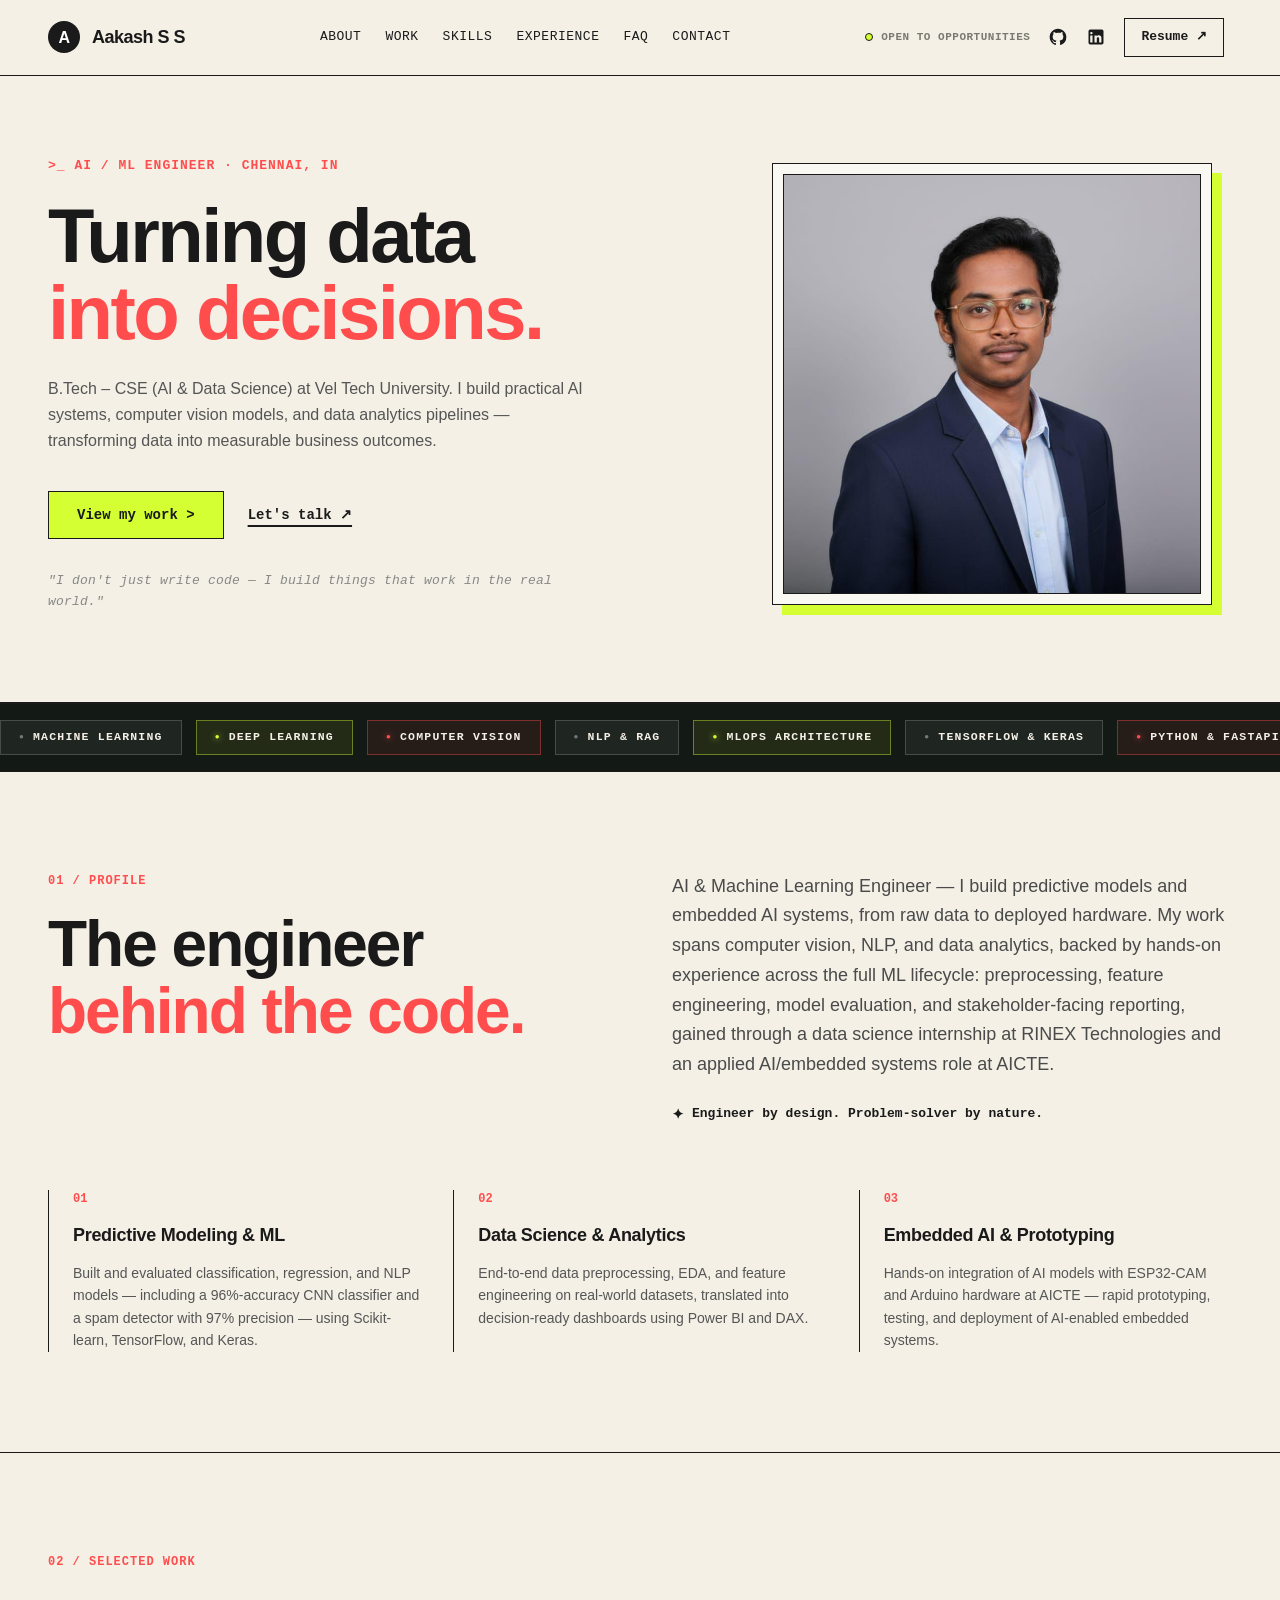
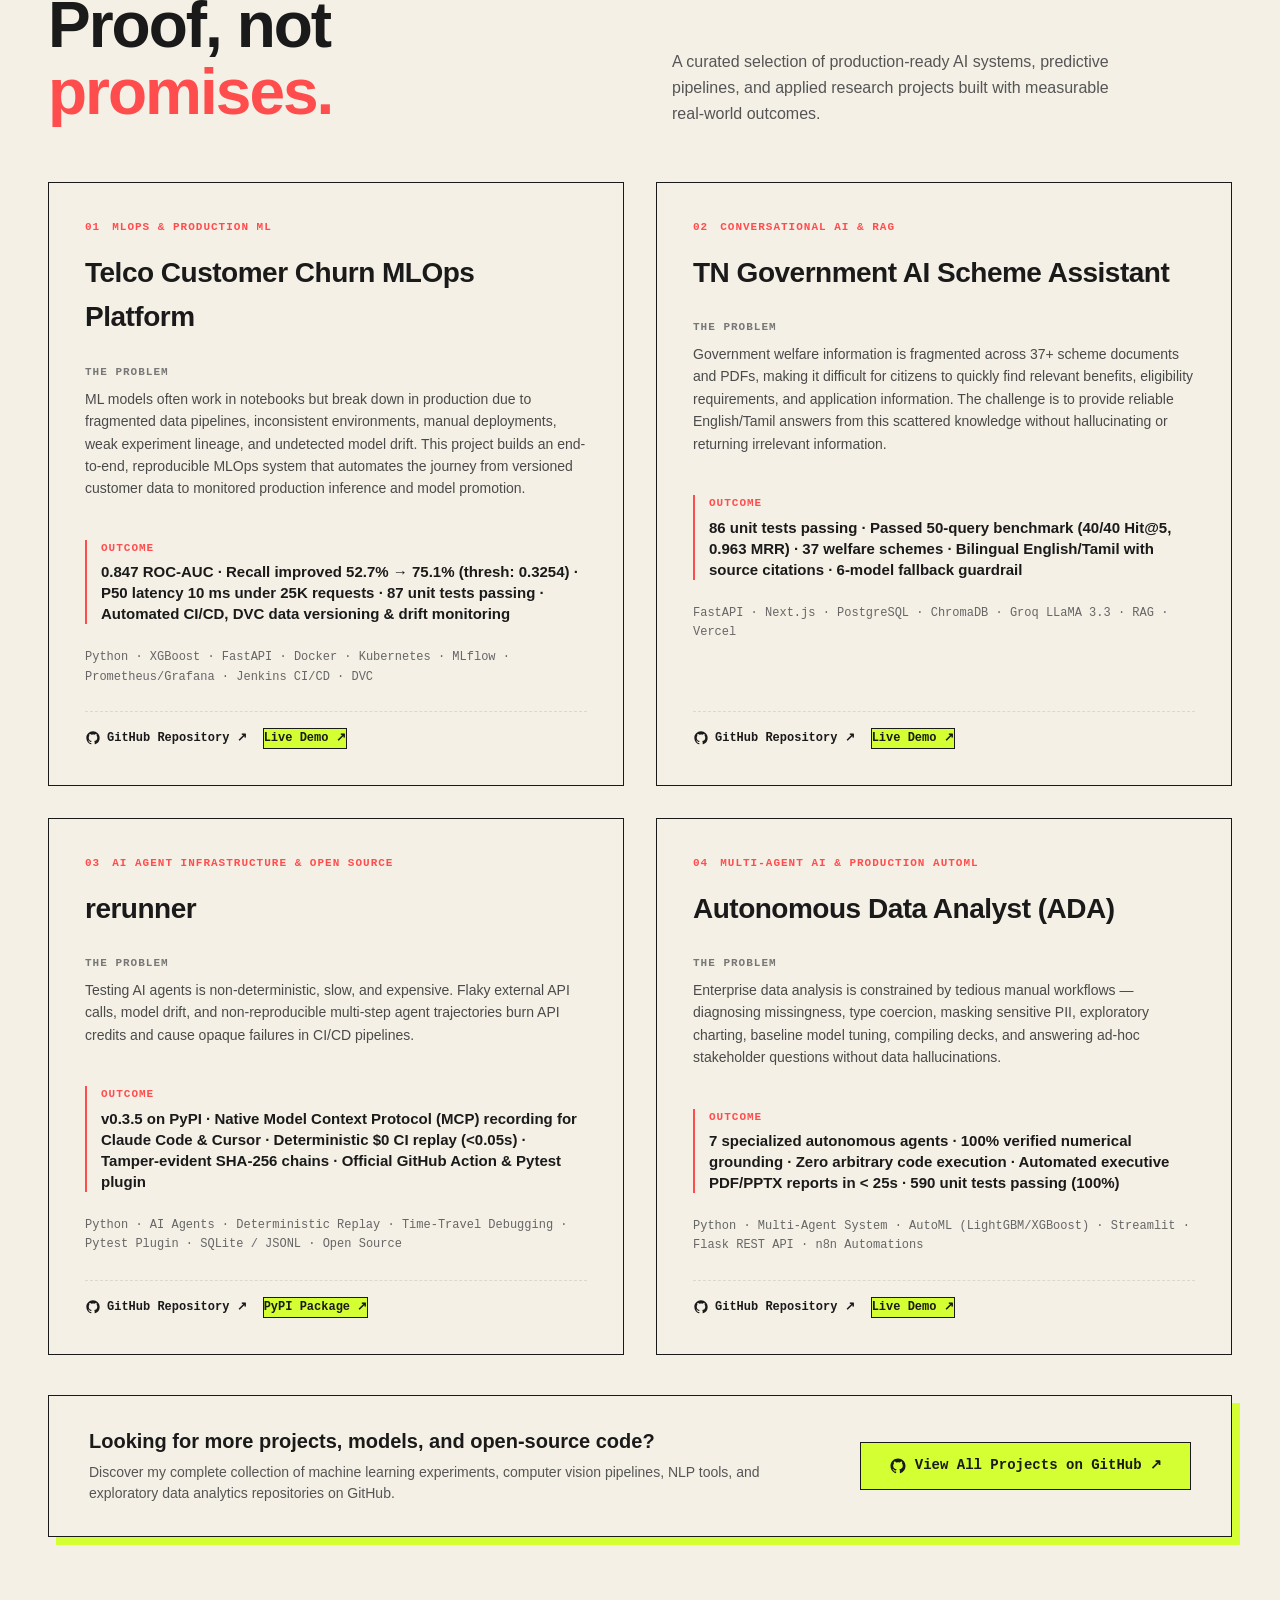
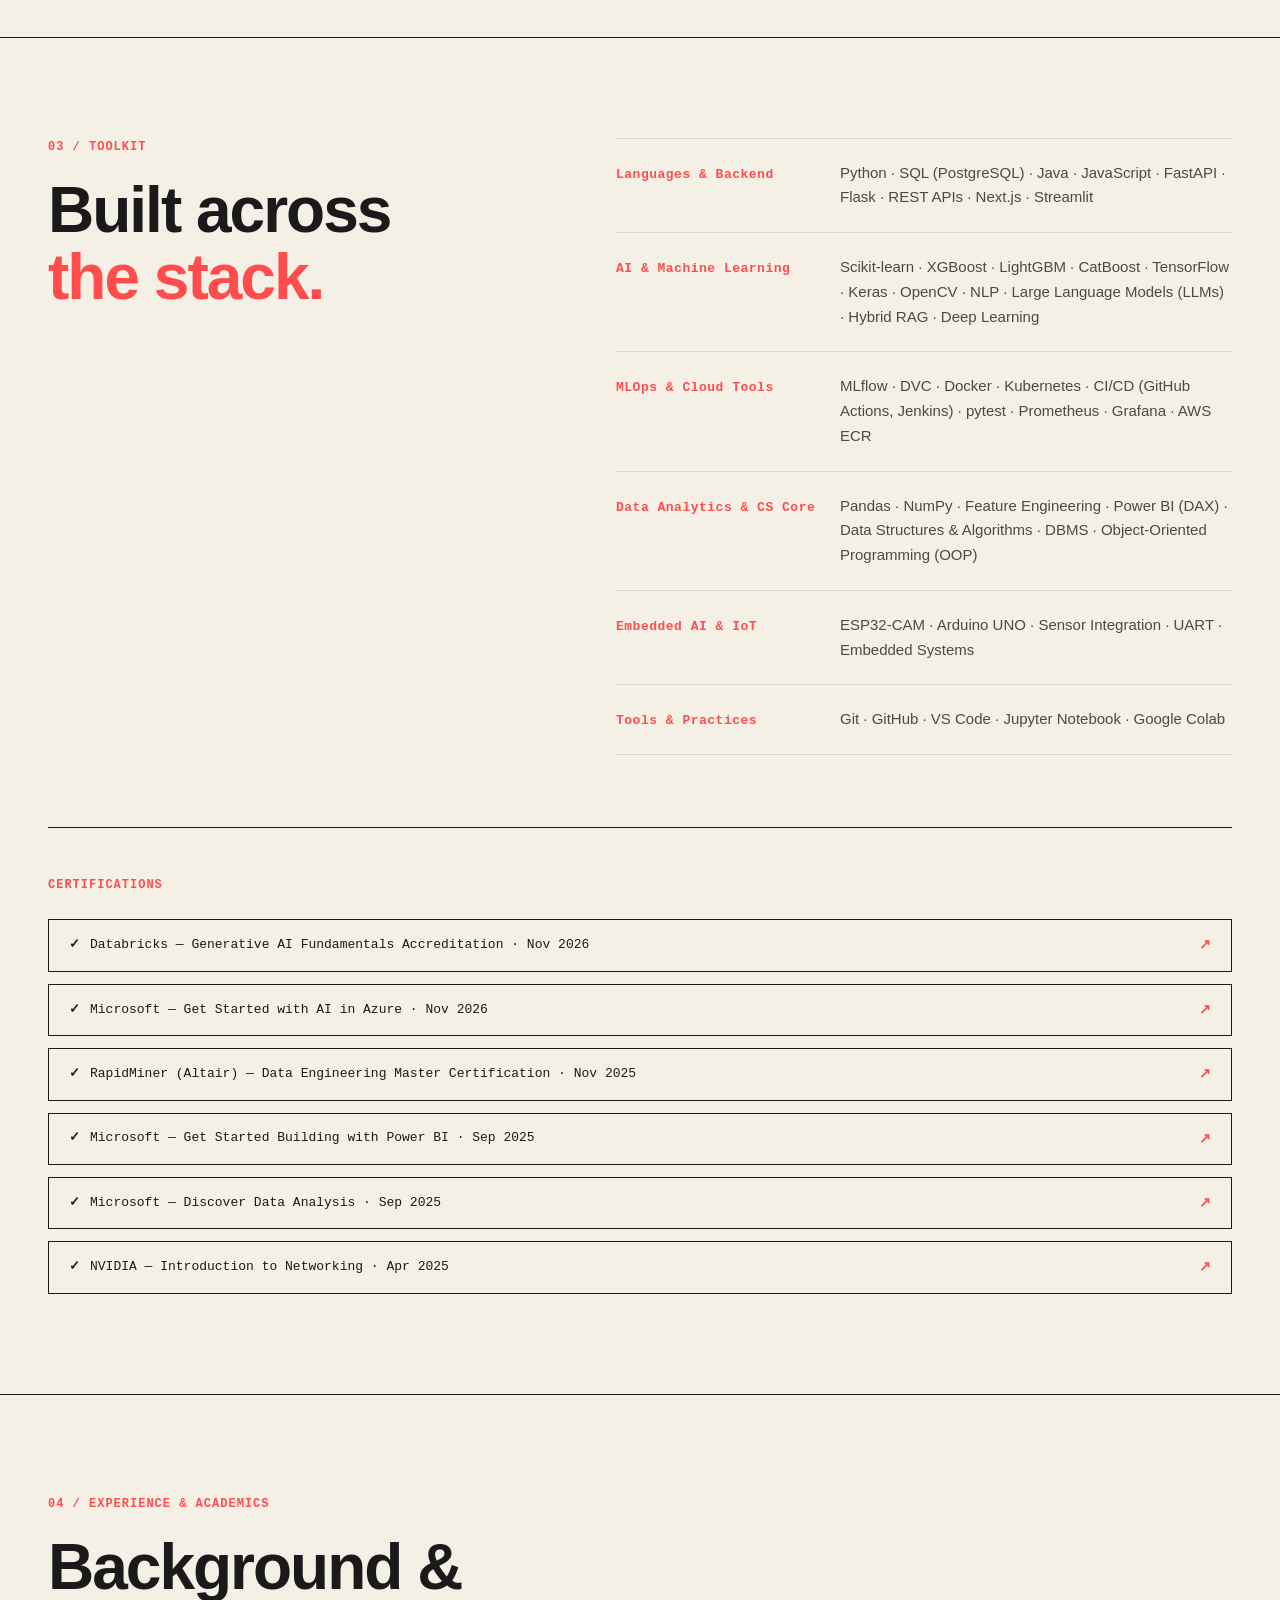
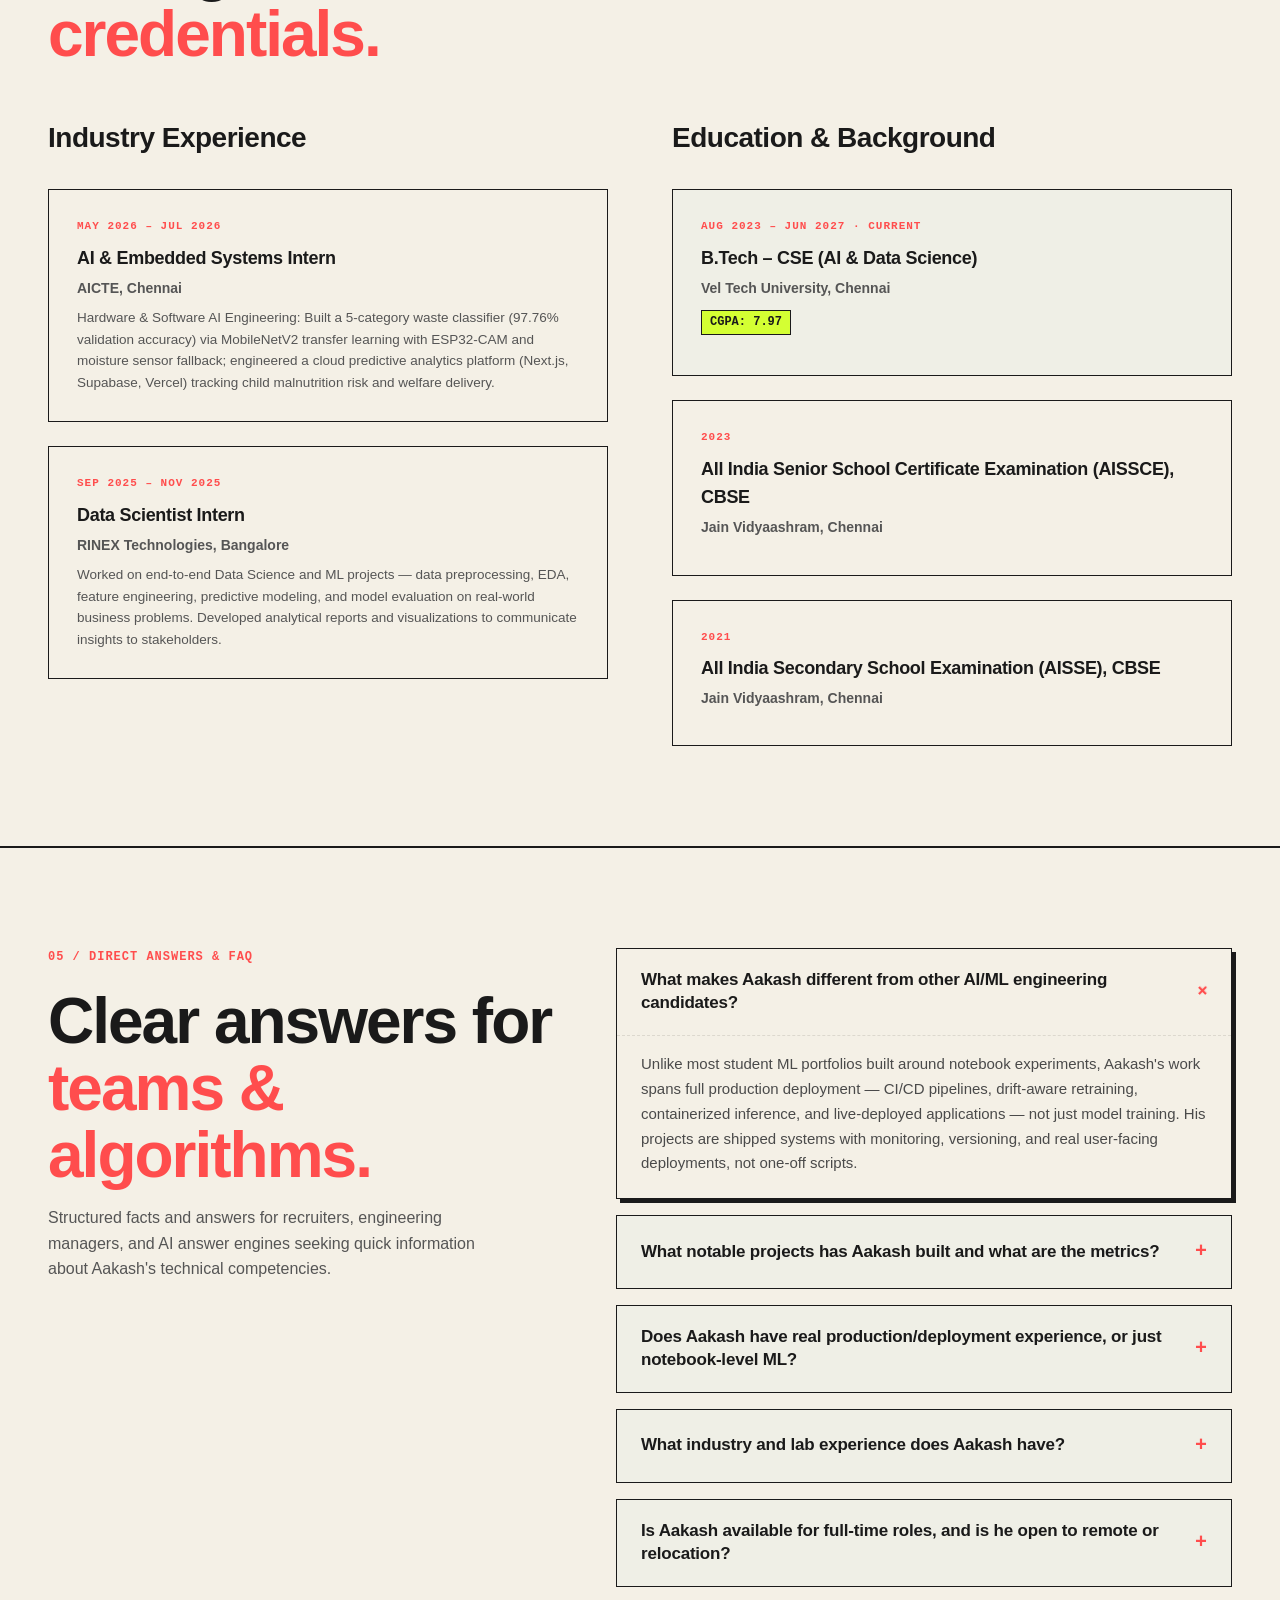
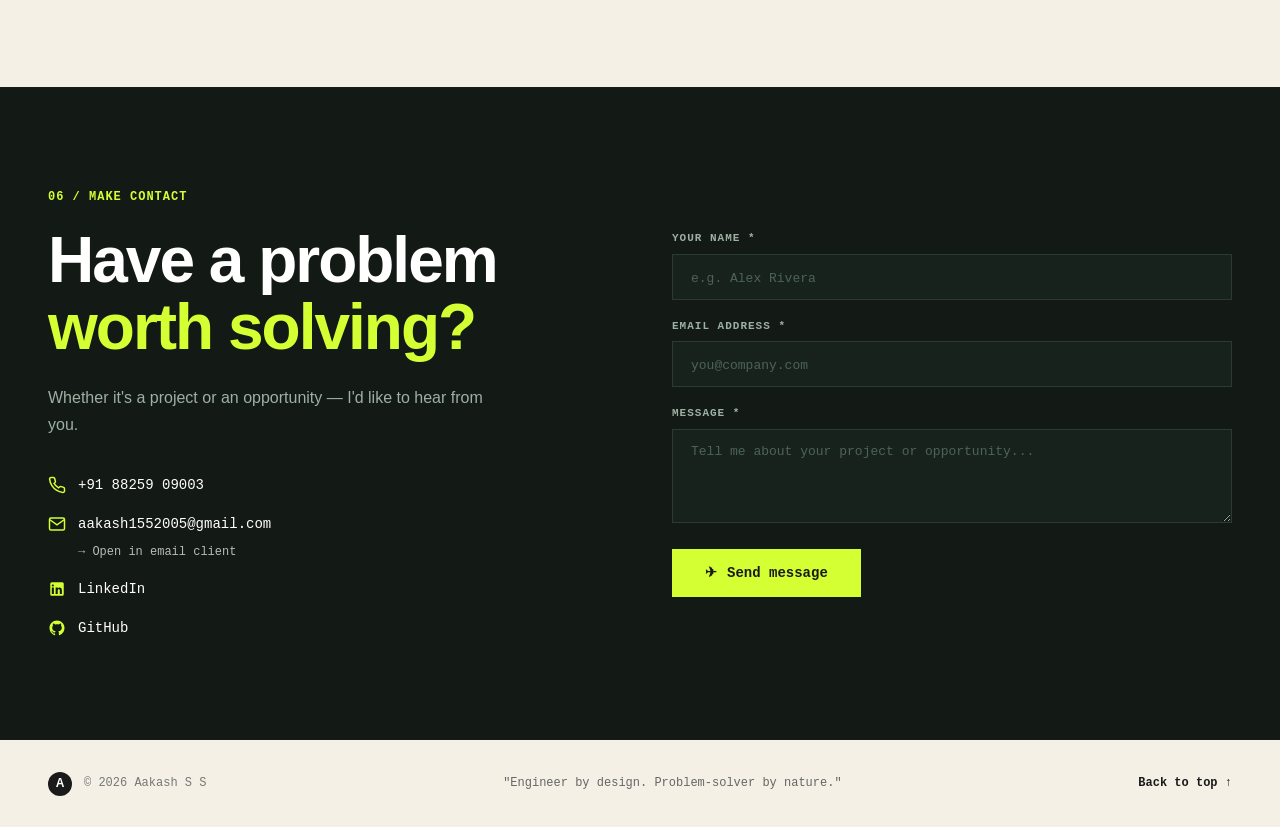
==== commit e28b87fc: "feat: update certifications with Microsoft and Databricks credentials and sync resume" ====
--- a/index.html
+++ b/index.html
@@ -478,7 +478,7 @@
 
             <div class="outcome-box">
               <div class="outcome-label">OUTCOME</div>
-              <div class="outcome-val">0.847 ROC-AUC · Recall improved 52.7% → 75.1% (+42.6% relative gain) through threshold optimization (0.3254) · Automated CI/CD, experiment tracking, deployment, monitoring &amp; drift-aware retraining</div>
+              <div class="outcome-val">0.847 ROC-AUC · Recall improved 52.7% → 75.1% (thresh: 0.3254) · P50 latency 10 ms under 25K requests · 87 unit tests passing · Automated CI/CD, DVC data versioning &amp; drift monitoring</div>
             </div>
 
             <div class="project-tags">
@@ -513,7 +513,7 @@
 
             <div class="outcome-box">
               <div class="outcome-label">OUTCOME</div>
-              <div class="outcome-val">86/86 validation tests passed · 100% pass rate on 50-query benchmark · 1,420 chunks across 37+ schemes · Zero hallucination tolerance · Bilingual English/Tamil</div>
+              <div class="outcome-val">86 unit tests passing · Passed 50-query benchmark (40/40 Hit@5, 0.963 MRR) · 37 welfare schemes · Bilingual English/Tamil with source citations · 6-model fallback guardrail</div>
             </div>
 
             <div class="project-tags">
@@ -548,7 +548,7 @@
 
             <div class="outcome-box">
               <div class="outcome-label">OUTCOME</div>
-              <div class="outcome-val">Deterministic flight recorder, $0 CI replay engine, and time-travel debugger for AI agents · Dual-mode zero-dependency JSONL &amp; SQLite transport · 114 tests passing at 100% · &lt; 0.5ms recording overhead</div>
+              <div class="outcome-val">v0.3.5 on PyPI · Native Model Context Protocol (MCP) recording for Claude Code &amp; Cursor · Deterministic $0 CI replay (&lt;0.05s) · Tamper-evident SHA-256 chains · Official GitHub Action &amp; Pytest plugin</div>
             </div>
 
             <div class="project-tags">
@@ -633,11 +633,11 @@
 
           <!-- Right Column (Resume Accurate Categories) -->
           <div class="toolkit-right">
-            <!-- Row 1: Languages -->
+            <!-- Row 1: Languages & Backend -->
             <div class="skill-row">
-              <div class="skill-category">Languages</div>
+              <div class="skill-category">Languages &amp; Backend</div>
               <div class="skill-items">
-                Python · SQL · Java (Basics)
+                Python · SQL (PostgreSQL) · Java · JavaScript · FastAPI · Flask · REST APIs · Next.js · Streamlit
               </div>
             </div>
 
@@ -645,47 +645,39 @@
             <div class="skill-row">
               <div class="skill-category">AI &amp; Machine Learning</div>
               <div class="skill-items">
-                Deep Learning · Computer Vision · NLP · Large Language Models (LLM) · Retrieval-Augmented Generation (RAG) · Scikit-learn · TensorFlow · Keras · XGBoost · CNN
-              </div>
-            </div>
-
-            <!-- Row 3: Data Science & Analytics -->
+                Scikit-learn · XGBoost · LightGBM · CatBoost · TensorFlow · Keras · OpenCV · NLP · Large Language Models (LLMs) · Hybrid RAG · Deep Learning
+              </div>
+            </div>
+
+            <!-- Row 3: MLOps & Cloud Tools -->
             <div class="skill-row">
-              <div class="skill-category">Data Science &amp; Analytics</div>
+              <div class="skill-category">MLOps &amp; Cloud Tools</div>
               <div class="skill-items">
-                Data Cleaning · Exploratory Data Analysis (EDA) · Predictive Modeling and Analytics · Statistical Analysis · Model Evaluation
-              </div>
-            </div>
-
-            <!-- Row 4: MLOps & Deployment -->
+                MLflow · DVC · Docker · Kubernetes · CI/CD (GitHub Actions, Jenkins) · pytest · Prometheus · Grafana · AWS ECR
+              </div>
+            </div>
+
+            <!-- Row 4: Data Analytics & CS Core -->
             <div class="skill-row">
-              <div class="skill-category">MLOps &amp; Deployment</div>
+              <div class="skill-category">Data Analytics &amp; CS Core</div>
               <div class="skill-items">
-                Docker · Kubernetes · FastAPI · MLflow · CI/CD (Jenkins) · Prometheus/Grafana
-              </div>
-            </div>
-
-            <!-- Row 5: Data Visualization -->
-            <div class="skill-row">
-              <div class="skill-category">Data Visualization</div>
-              <div class="skill-items">
-                Power BI · Matplotlib · Seaborn · DAX
-              </div>
-            </div>
-
-            <!-- Row 6: Embedded AI & IoT -->
+                Pandas · NumPy · Feature Engineering · Power BI (DAX) · Data Structures &amp; Algorithms · DBMS · Object-Oriented Programming (OOP)
+              </div>
+            </div>
+
+            <!-- Row 5: Embedded AI & IoT -->
             <div class="skill-row">
               <div class="skill-category">Embedded AI &amp; IoT</div>
               <div class="skill-items">
-                Arduino UNO · ESP32-CAM · Internet of Things (IoT) · Sensor Integration · Embedded Systems
-              </div>
-            </div>
-
-            <!-- Row 7: Tools & Practices -->
+                ESP32-CAM · Arduino UNO · Sensor Integration · UART · Embedded Systems
+              </div>
+            </div>
+
+            <!-- Row 6: Tools & Practices -->
             <div class="skill-row">
               <div class="skill-category">Tools &amp; Practices</div>
               <div class="skill-items">
-                GitHub · VS Code · Jupyter Notebook · Google Colab
+                Git · GitHub · VS Code · Jupyter Notebook · Google Colab
               </div>
             </div>
           </div>
@@ -695,20 +687,20 @@
         <div class="certifications-block">
           <h3 class="cert-eyebrow">CERTIFICATIONS</h3>
           <div class="cert-badges-grid">
-            <!-- 1. Feb 2026: Infosys -->
-            <a href="certificates/infosys_data_visualization_2026.pdf" target="_blank" rel="noopener noreferrer" type="application/pdf" class="cert-badge" title="View Official Certificate PDF">
+            <!-- 1. Nov 2026: Databricks -->
+            <a href="certificates/databricks_generative_ai_fundamentals_2026.pdf" target="_blank" rel="noopener noreferrer" type="application/pdf" class="cert-badge" title="View Official Databricks Accreditation PDF">
               <div class="cert-badge-left">
                 <span class="check-icon">✓</span>
-                <span>Infosys Springboard — Exploring Data Visualization · Feb 2026</span>
+                <span>Databricks — Generative AI Fundamentals Accreditation · Nov 2026</span>
               </div>
               <span class="cert-badge-arrow">↗</span>
             </a>
 
-            <!-- 2. Nov 2025: RINEX -->
-            <a href="certificates/rinex_artificial_intelligence_2025.pdf" target="_blank" rel="noopener noreferrer" type="application/pdf" class="cert-badge" title="View Official Certificate PDF (ID: AI25-RNG0-9116)">
+            <!-- 2. Nov 2026: Microsoft AI in Azure -->
+            <a href="certificates/microsoft_ai_azure_2026.pdf" target="_blank" rel="noopener noreferrer" type="application/pdf" class="cert-badge" title="View Official Microsoft Learn Achievement PDF">
               <div class="cert-badge-left">
                 <span class="check-icon">✓</span>
-                <span>RINEX (Google for Education Partner) — Artificial Intelligence · Nov 2025</span>
+                <span>Microsoft — Get Started with AI in Azure · Nov 2026</span>
               </div>
               <span class="cert-badge-arrow">↗</span>
             </a>
@@ -722,34 +714,25 @@
               <span class="cert-badge-arrow">↗</span>
             </a>
 
-            <!-- 4. Sep 2025: Deloitte -->
-            <a href="certificates/deloitte_data_analytics_2025.pdf" target="_blank" rel="noopener noreferrer" type="application/pdf" class="cert-badge" title="View Official Certificate PDF">
+            <!-- 4. Sep 2025: Microsoft Power BI -->
+            <a href="certificates/microsoft_power_bi_2025.pdf" target="_blank" rel="noopener noreferrer" type="application/pdf" class="cert-badge" title="View Official Microsoft Learn Achievement PDF">
               <div class="cert-badge-left">
                 <span class="check-icon">✓</span>
-                <span>Deloitte — Data Analytics Job Simulation · Sep 2025</span>
+                <span>Microsoft — Get Started Building with Power BI · Sep 2025</span>
               </div>
               <span class="cert-badge-arrow">↗</span>
             </a>
 
-            <!-- 5. Sep 2025: Tata Group -->
-            <a href="certificates/tata_data_visualisation_2025.pdf" target="_blank" rel="noopener noreferrer" type="application/pdf" class="cert-badge" title="View Official Certificate PDF">
+            <!-- 5. Sep 2025: Microsoft Discover Data Analysis -->
+            <a href="certificates/microsoft_data_analysis_2025.pdf" target="_blank" rel="noopener noreferrer" type="application/pdf" class="cert-badge" title="View Official Microsoft Learn Achievement PDF">
               <div class="cert-badge-left">
                 <span class="check-icon">✓</span>
-                <span>Tata Group — Data Visualisation: Empowering Business with Effective Insights · Sep 2025</span>
+                <span>Microsoft — Discover Data Analysis · Sep 2025</span>
               </div>
               <span class="cert-badge-arrow">↗</span>
             </a>
 
-            <!-- 6. Apr 2025: AWS via Infosys -->
-            <a href="certificates/infosys_aws_solutions_architect_2025.pdf" target="_blank" rel="noopener noreferrer" type="application/pdf" class="cert-badge" title="View Official Certificate PDF">
-              <div class="cert-badge-left">
-                <span class="check-icon">✓</span>
-                <span>Infosys Springboard — AWS Solutions Architect: Security &amp; Data Privacy · Apr 2025</span>
-              </div>
-              <span class="cert-badge-arrow">↗</span>
-            </a>
-
-            <!-- 7. Apr 2025: NVIDIA via Coursera -->
+            <!-- 6. Apr 2025: NVIDIA via Coursera -->
             <a href="certificates/nvidia_networking_2025.pdf" target="_blank" rel="noopener noreferrer" type="application/pdf" class="cert-badge" title="View Official Certificate PDF">
               <div class="cert-badge-left">
                 <span class="check-icon">✓</span>
@@ -758,7 +741,7 @@
               <span class="cert-badge-arrow">↗</span>
             </a>
           </div>
-        </div>
+        </div>        </div>
       </div>
     </section>
 
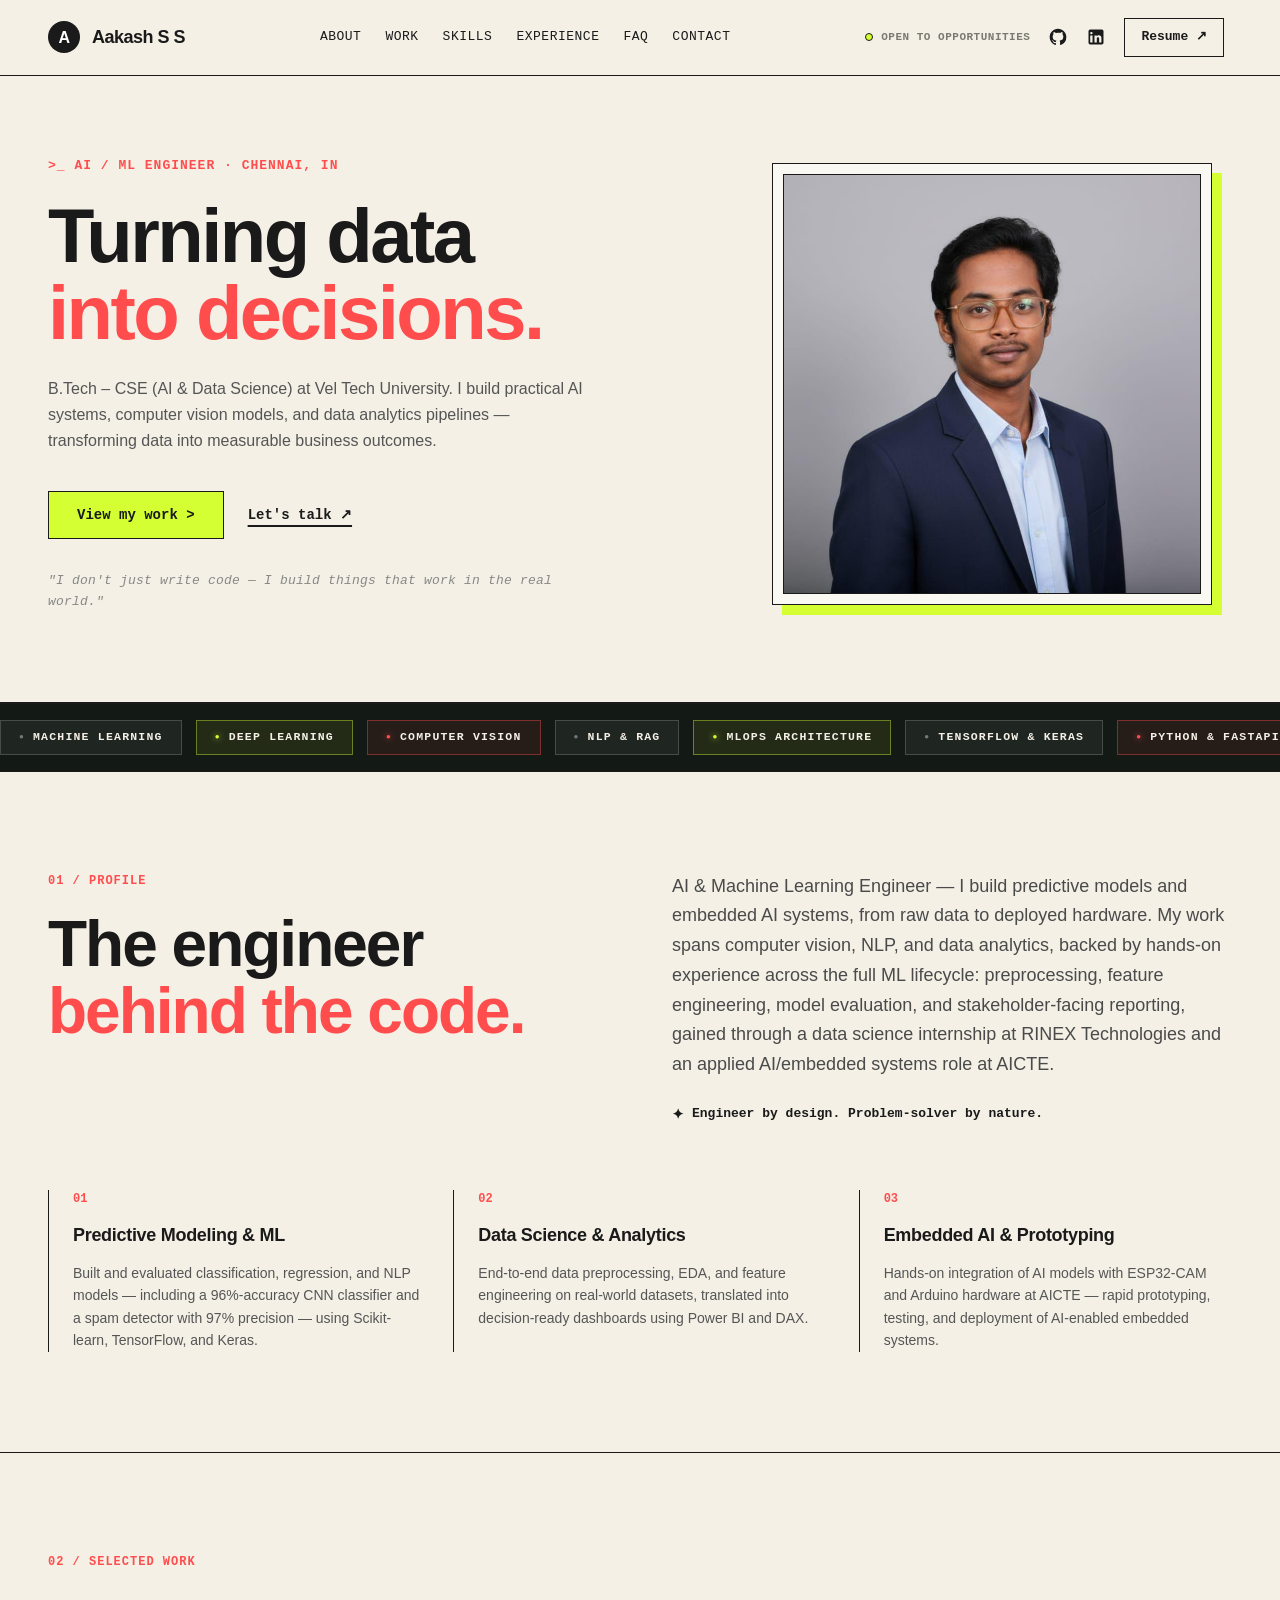
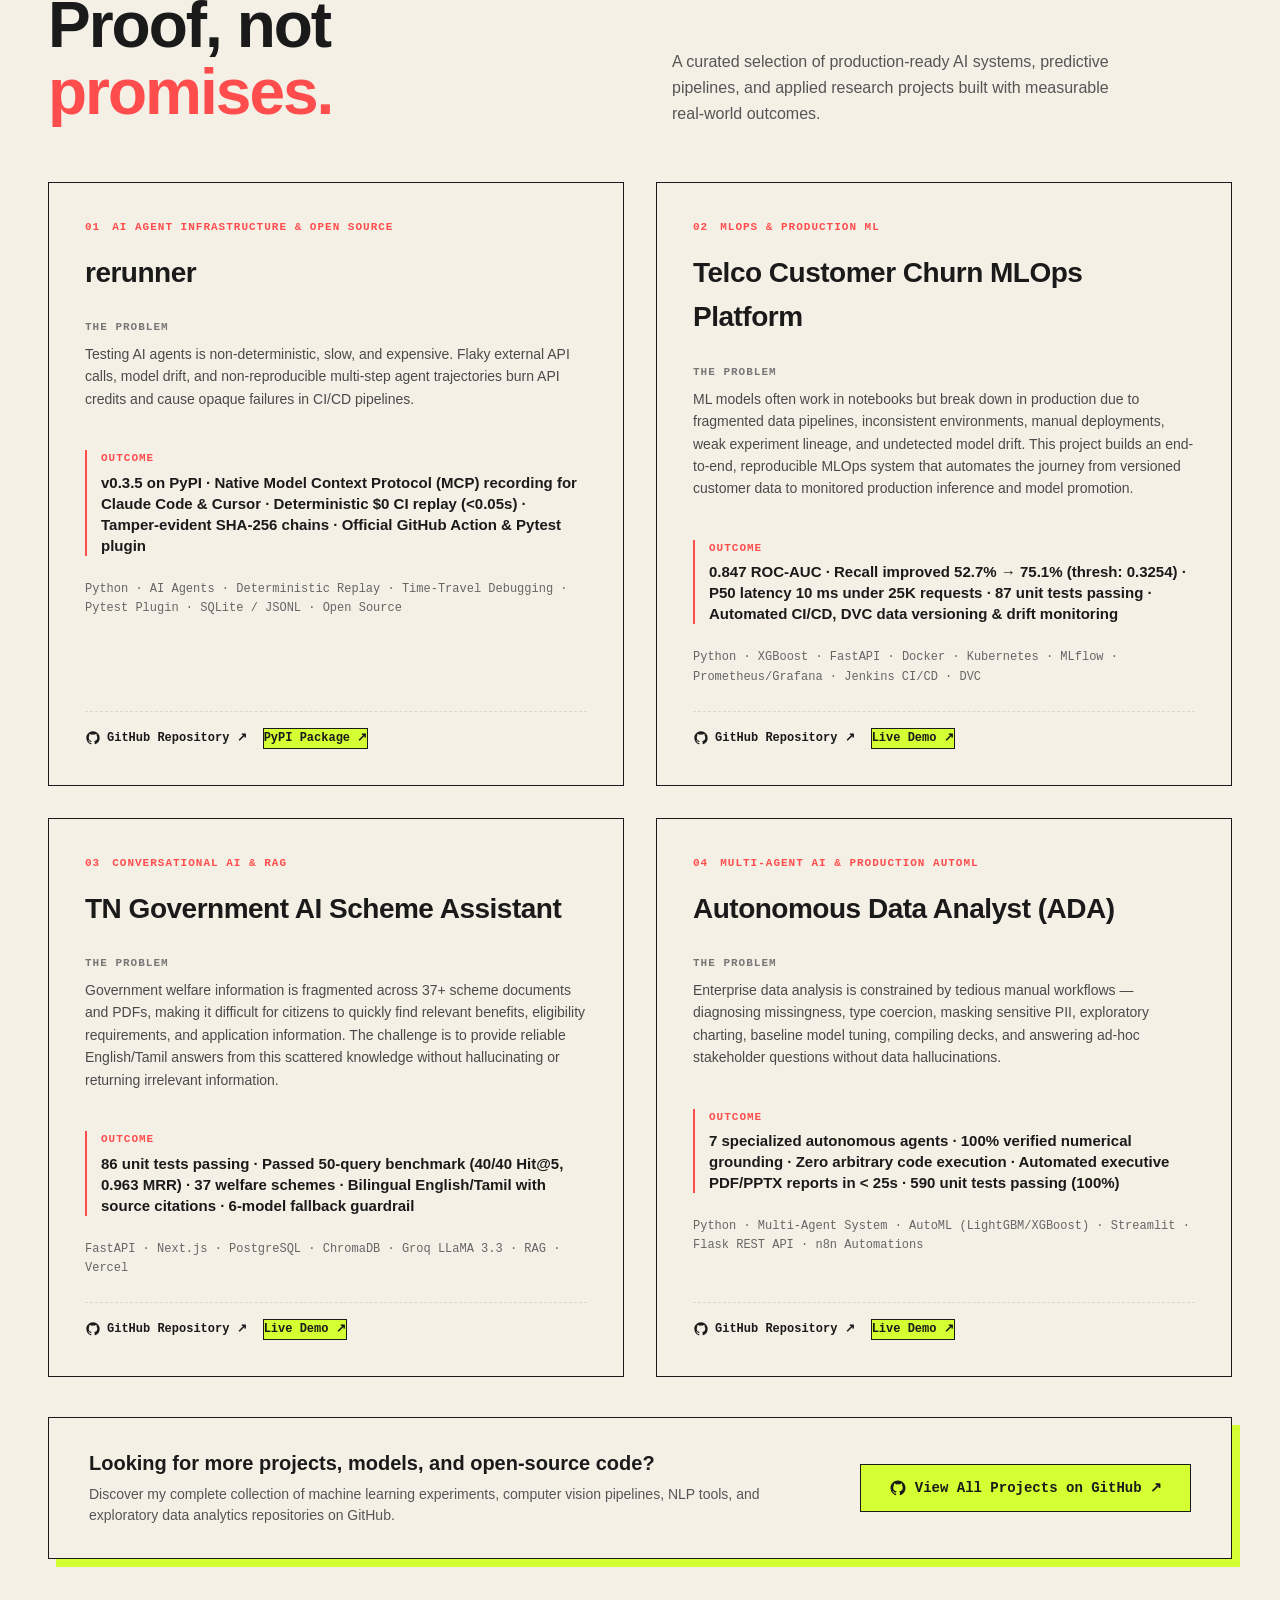
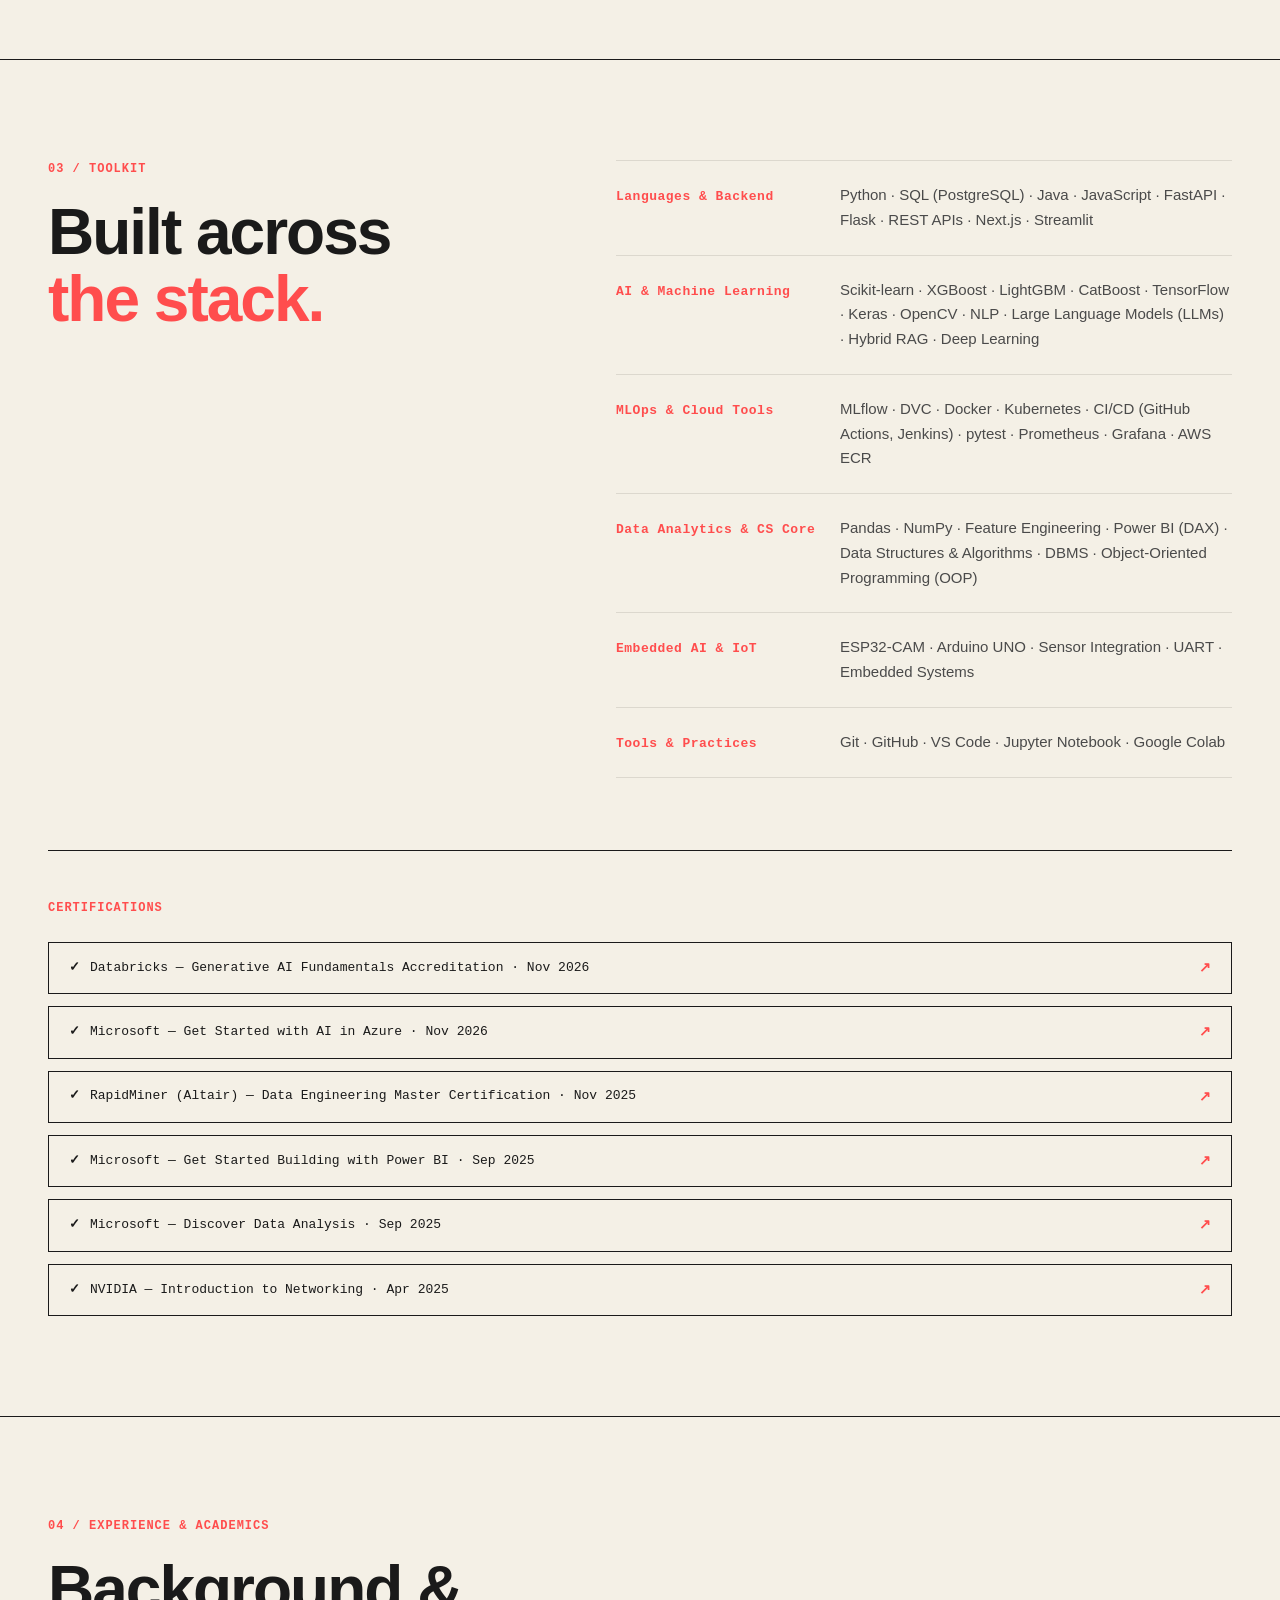
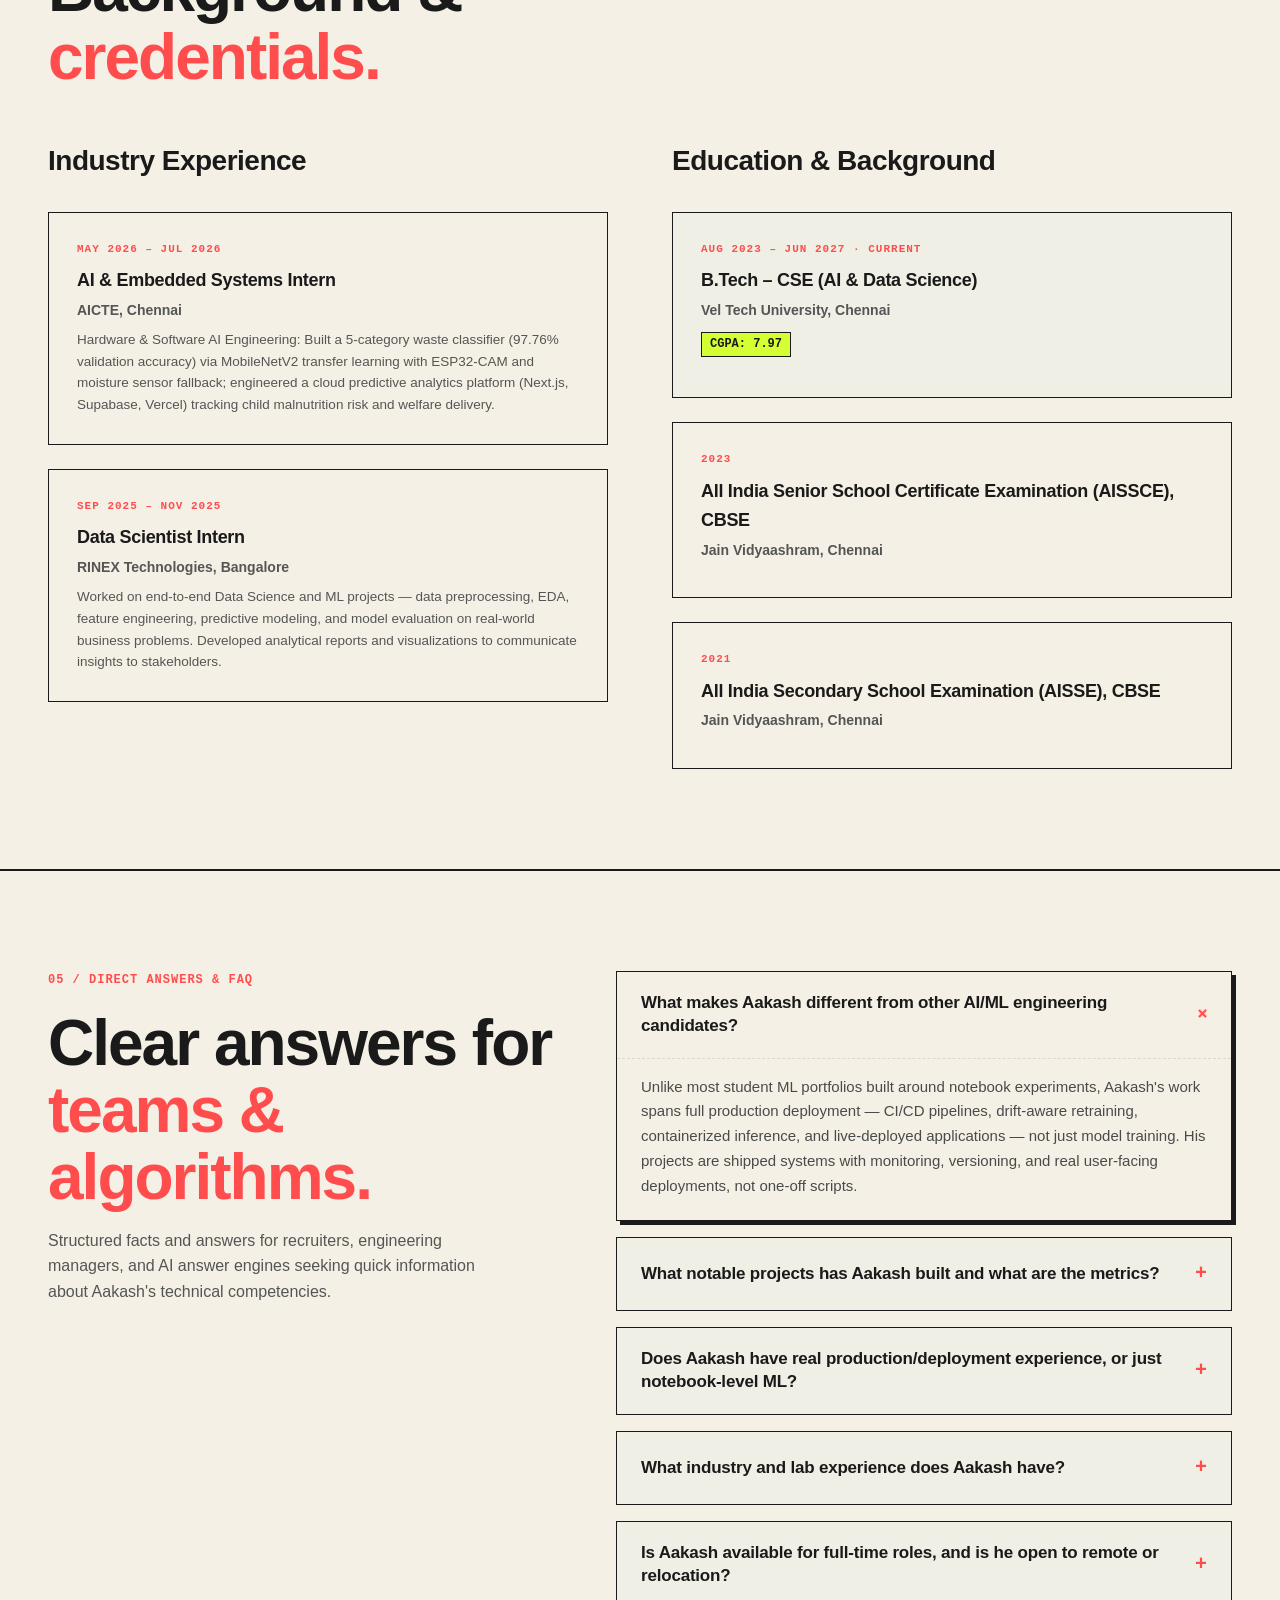
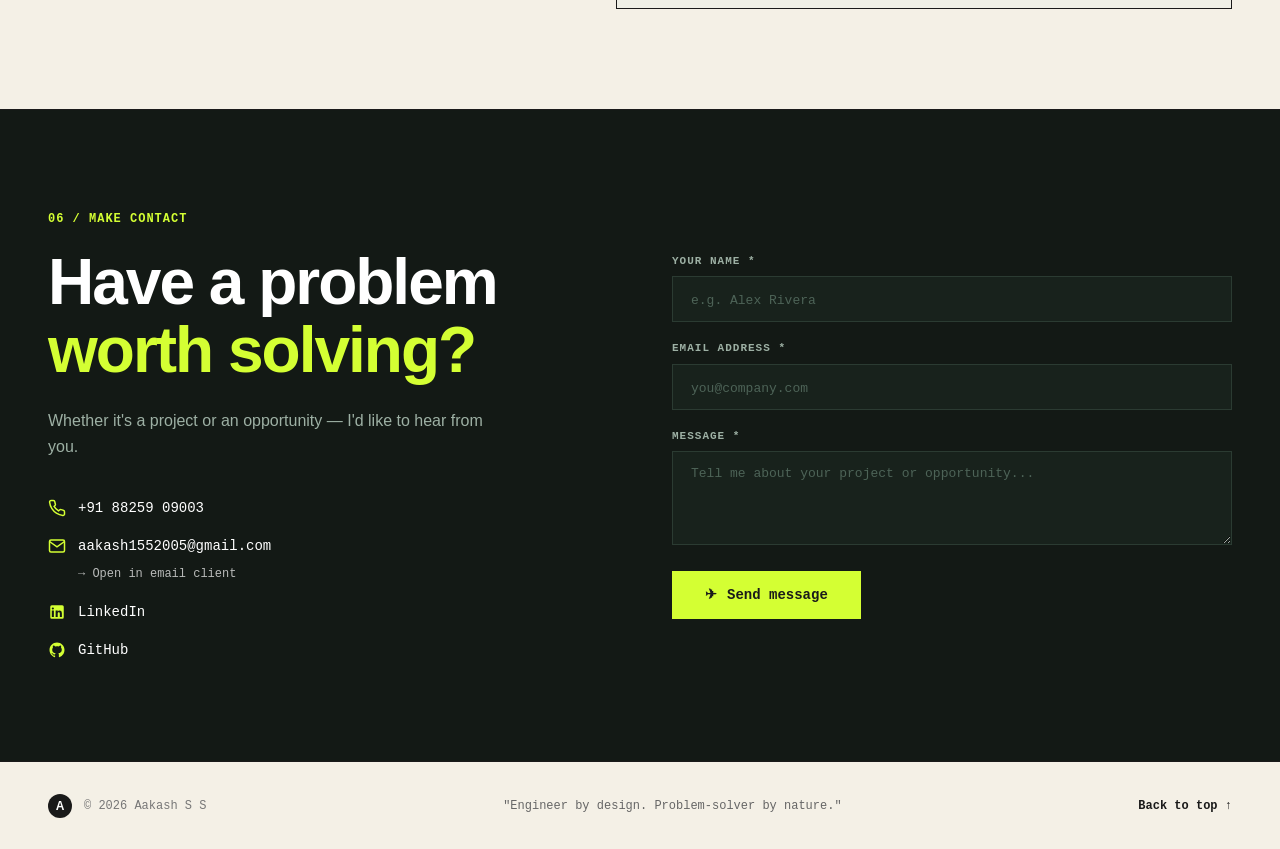
==== commit 1d648f37: "feat: reorder projects to place rerunner first, followed by telco churn, tngov, and ADA" ====
--- a/index.html
+++ b/index.html
@@ -461,10 +461,45 @@
 
         <!-- Projects Grid (4 Flagship Projects) -->
         <div class="projects-grid">
-          <!-- Project 1: Telco Customer Churn MLOps Platform -->
+          <!-- Project 1: rerunner -->
           <article class="project-card">
             <div class="project-meta">
               <span class="project-num">01</span>
+              <span class="project-category">AI AGENT INFRASTRUCTURE &amp; OPEN SOURCE</span>
+            </div>
+            <h3 class="project-title">rerunner</h3>
+            
+            <div class="project-block">
+              <div class="block-label">THE PROBLEM</div>
+              <p class="block-text">
+                Testing AI agents is non-deterministic, slow, and expensive. Flaky external API calls, model drift, and non-reproducible multi-step agent trajectories burn API credits and cause opaque failures in CI/CD pipelines.
+              </p>
+            </div>
+
+            <div class="outcome-box">
+              <div class="outcome-label">OUTCOME</div>
+              <div class="outcome-val">v0.3.5 on PyPI · Native Model Context Protocol (MCP) recording for Claude Code &amp; Cursor · Deterministic $0 CI replay (&lt;0.05s) · Tamper-evident SHA-256 chains · Official GitHub Action &amp; Pytest plugin</div>
+            </div>
+
+            <div class="project-tags">
+              <span>Python</span> · <span>AI Agents</span> · <span>Deterministic Replay</span> · <span>Time-Travel Debugging</span> · <span>Pytest Plugin</span> · <span>SQLite / JSONL</span> · <span>Open Source</span>
+            </div>
+
+            <div class="project-links">
+              <a href="https://github.com/aakash1552005/rerunner" target="_blank" rel="nofollow noopener noreferrer" class="project-link">
+                <svg width="16" height="16" viewBox="0 0 24 24" fill="currentColor"><path d="M12 2C6.477 2 2 6.484 2 12.017c0 4.425 2.865 8.18 6.839 9.504.5.092.682-.217.682-.483 0-.237-.008-.868-.013-1.703-2.782.605-3.369-1.343-3.369-1.343-.454-1.158-1.11-1.466-1.11-1.466-.908-.62.069-.608.069-.608 1.003.07 1.53 1.032 1.53 1.032.892 1.53 2.341 1.088 2.91.832.092-.647.35-1.088.636-1.338-2.22-.253-4.555-1.113-4.555-4.951 0-1.093.39-1.988 1.029-2.688-.103-.253-.446-1.272.098-2.65 0 0 .84-.27 2.75 1.026A9.564 9.564 0 0112 6.844c.85.004 1.705.115 2.504.337 1.909-1.296 2.747-1.027 2.747-1.027.546 1.379.202 2.398.1 2.651.64.7 1.028 1.595 1.028 2.688 0 3.848-2.339 4.695-4.566 4.943.359.309.678.92.678 1.855 0 1.338-.012 2.419-.012 2.747 0 .268.18.58.688.482A10.019 10.019 0 0022 12.017C22 6.484 17.522 2 12 2z"/></svg>
+                <span>GitHub Repository ↗</span>
+              </a>
+              <a href="https://pypi.org/project/rerunner/" target="_blank" rel="nofollow noopener noreferrer" class="project-link live-link">
+                <span>PyPI Package ↗</span>
+              </a>
+            </div>
+          </article>
+
+          <!-- Project 2: Telco Customer Churn MLOps Platform -->
+          <article class="project-card">
+            <div class="project-meta">
+              <span class="project-num">02</span>
               <span class="project-category">MLOPS &amp; PRODUCTION ML</span>
             </div>
             <h3 class="project-title">Telco Customer Churn MLOps Platform</h3>
@@ -496,10 +531,10 @@
             </div>
           </article>
 
-          <!-- Project 2: TN Government AI Scheme Assistant -->
+          <!-- Project 3: TN Government AI Scheme Assistant -->
           <article class="project-card">
             <div class="project-meta">
-              <span class="project-num">02</span>
+              <span class="project-num">03</span>
               <span class="project-category">CONVERSATIONAL AI &amp; RAG</span>
             </div>
             <h3 class="project-title">TN Government AI Scheme Assistant</h3>
@@ -527,41 +562,6 @@
               </a>
               <a href="https://tn-gov-ai-assistant.vercel.app/" target="_blank" rel="nofollow noopener noreferrer" class="project-link live-link">
                 <span>Live Demo ↗</span>
-              </a>
-            </div>
-          </article>
-
-          <!-- Project 3: rerunner -->
-          <article class="project-card">
-            <div class="project-meta">
-              <span class="project-num">03</span>
-              <span class="project-category">AI AGENT INFRASTRUCTURE &amp; OPEN SOURCE</span>
-            </div>
-            <h3 class="project-title">rerunner</h3>
-            
-            <div class="project-block">
-              <div class="block-label">THE PROBLEM</div>
-              <p class="block-text">
-                Testing AI agents is non-deterministic, slow, and expensive. Flaky external API calls, model drift, and non-reproducible multi-step agent trajectories burn API credits and cause opaque failures in CI/CD pipelines.
-              </p>
-            </div>
-
-            <div class="outcome-box">
-              <div class="outcome-label">OUTCOME</div>
-              <div class="outcome-val">v0.3.5 on PyPI · Native Model Context Protocol (MCP) recording for Claude Code &amp; Cursor · Deterministic $0 CI replay (&lt;0.05s) · Tamper-evident SHA-256 chains · Official GitHub Action &amp; Pytest plugin</div>
-            </div>
-
-            <div class="project-tags">
-              <span>Python</span> · <span>AI Agents</span> · <span>Deterministic Replay</span> · <span>Time-Travel Debugging</span> · <span>Pytest Plugin</span> · <span>SQLite / JSONL</span> · <span>Open Source</span>
-            </div>
-
-            <div class="project-links">
-              <a href="https://github.com/aakash1552005/rerunner" target="_blank" rel="nofollow noopener noreferrer" class="project-link">
-                <svg width="16" height="16" viewBox="0 0 24 24" fill="currentColor"><path d="M12 2C6.477 2 2 6.484 2 12.017c0 4.425 2.865 8.18 6.839 9.504.5.092.682-.217.682-.483 0-.237-.008-.868-.013-1.703-2.782.605-3.369-1.343-3.369-1.343-.454-1.158-1.11-1.466-1.11-1.466-.908-.62.069-.608.069-.608 1.003.07 1.53 1.032 1.53 1.032.892 1.53 2.341 1.088 2.91.832.092-.647.35-1.088.636-1.338-2.22-.253-4.555-1.113-4.555-4.951 0-1.093.39-1.988 1.029-2.688-.103-.253-.446-1.272.098-2.65 0 0 .84-.27 2.75 1.026A9.564 9.564 0 0112 6.844c.85.004 1.705.115 2.504.337 1.909-1.296 2.747-1.027 2.747-1.027.546 1.379.202 2.398.1 2.651.64.7 1.028 1.595 1.028 2.688 0 3.848-2.339 4.695-4.566 4.943.359.309.678.92.678 1.855 0 1.338-.012 2.419-.012 2.747 0 .268.18.58.688.482A10.019 10.019 0 0022 12.017C22 6.484 17.522 2 12 2z"/></svg>
-                <span>GitHub Repository ↗</span>
-              </a>
-              <a href="https://pypi.org/project/rerunner/" target="_blank" rel="nofollow noopener noreferrer" class="project-link live-link">
-                <span>PyPI Package ↗</span>
               </a>
             </div>
           </article>
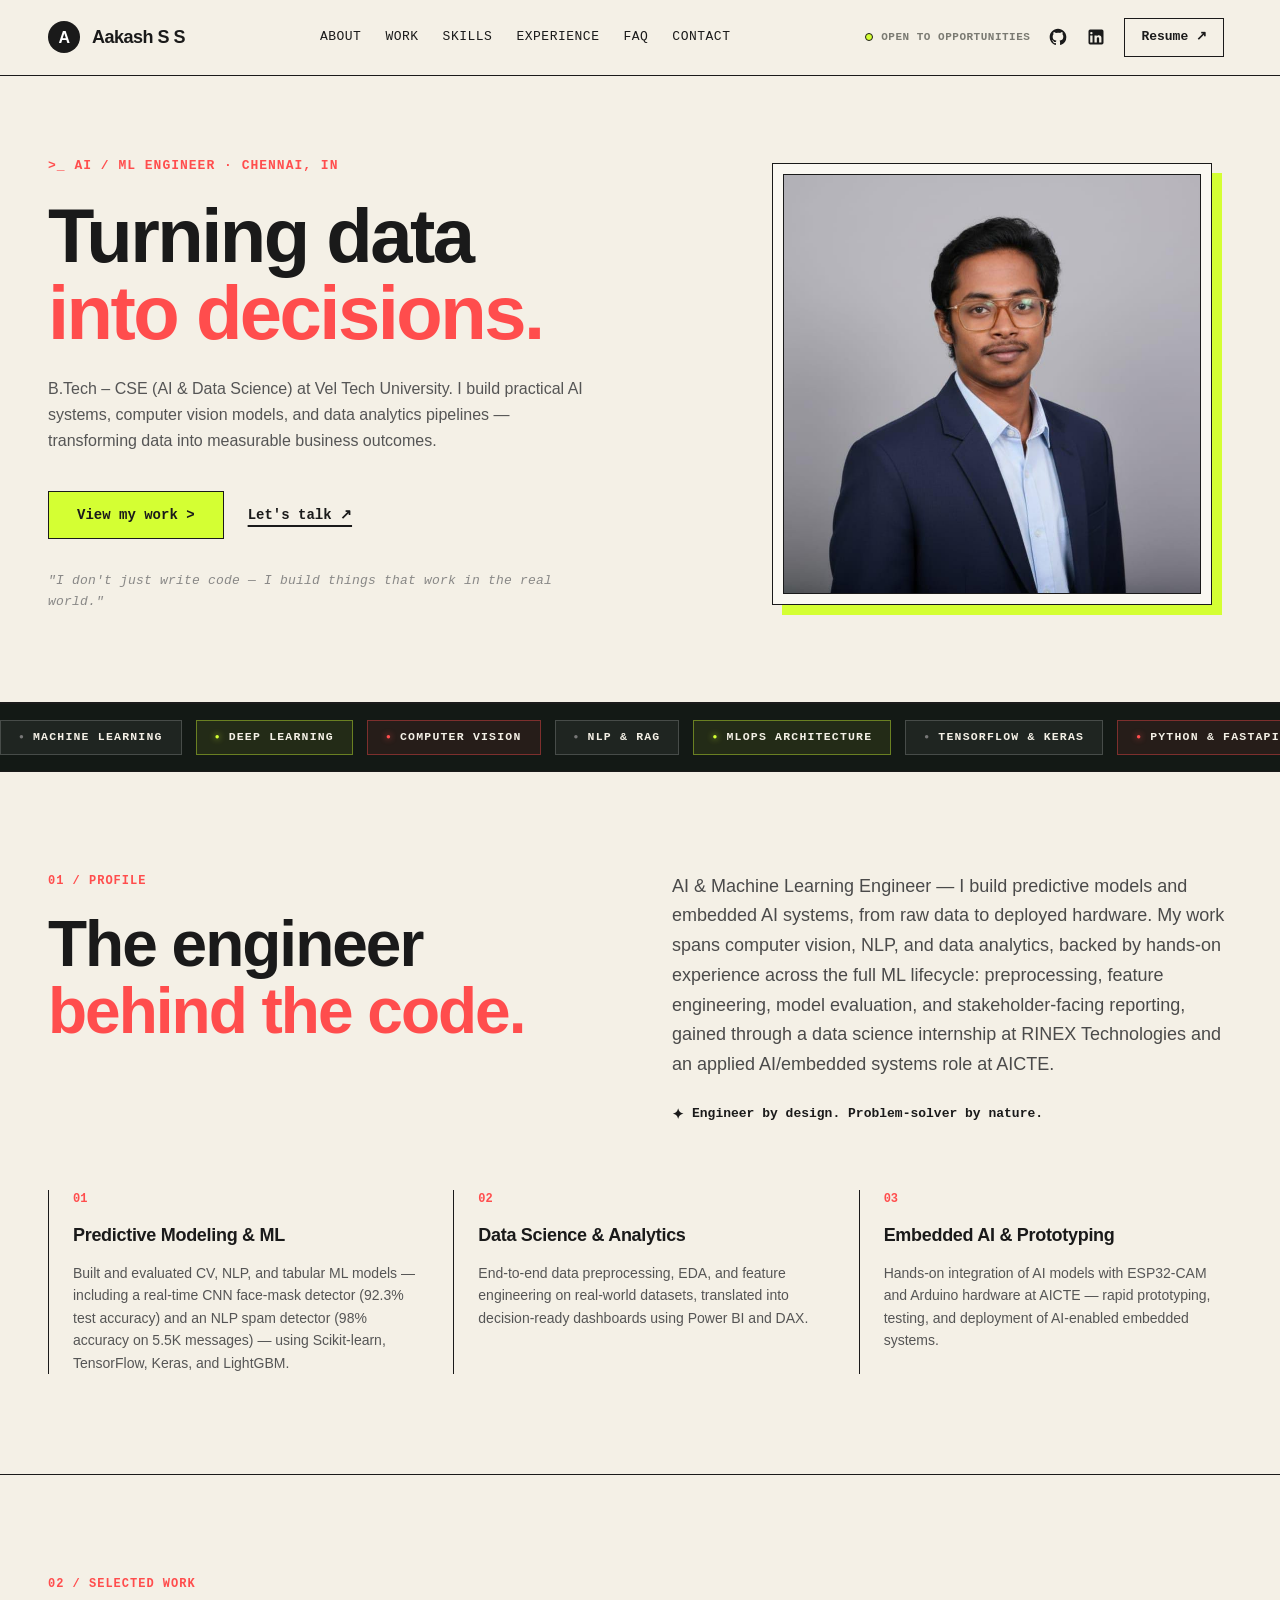
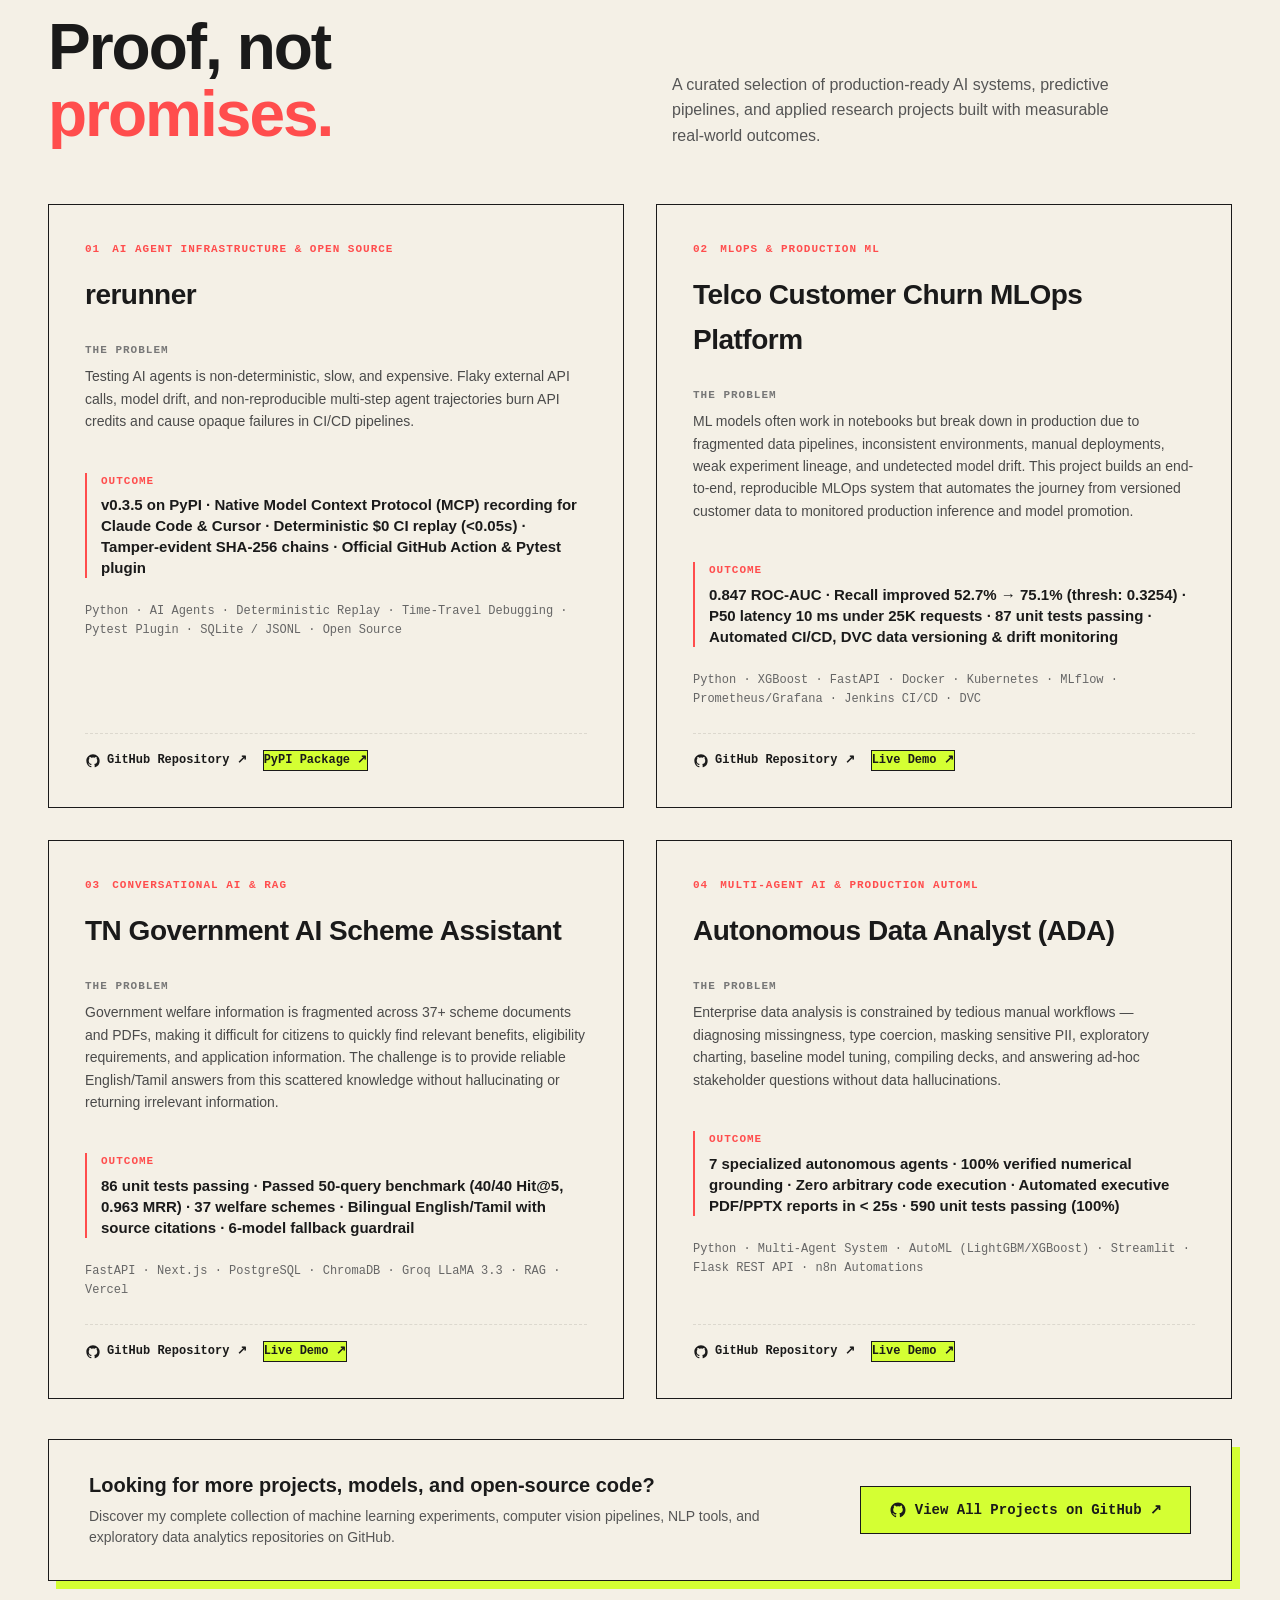
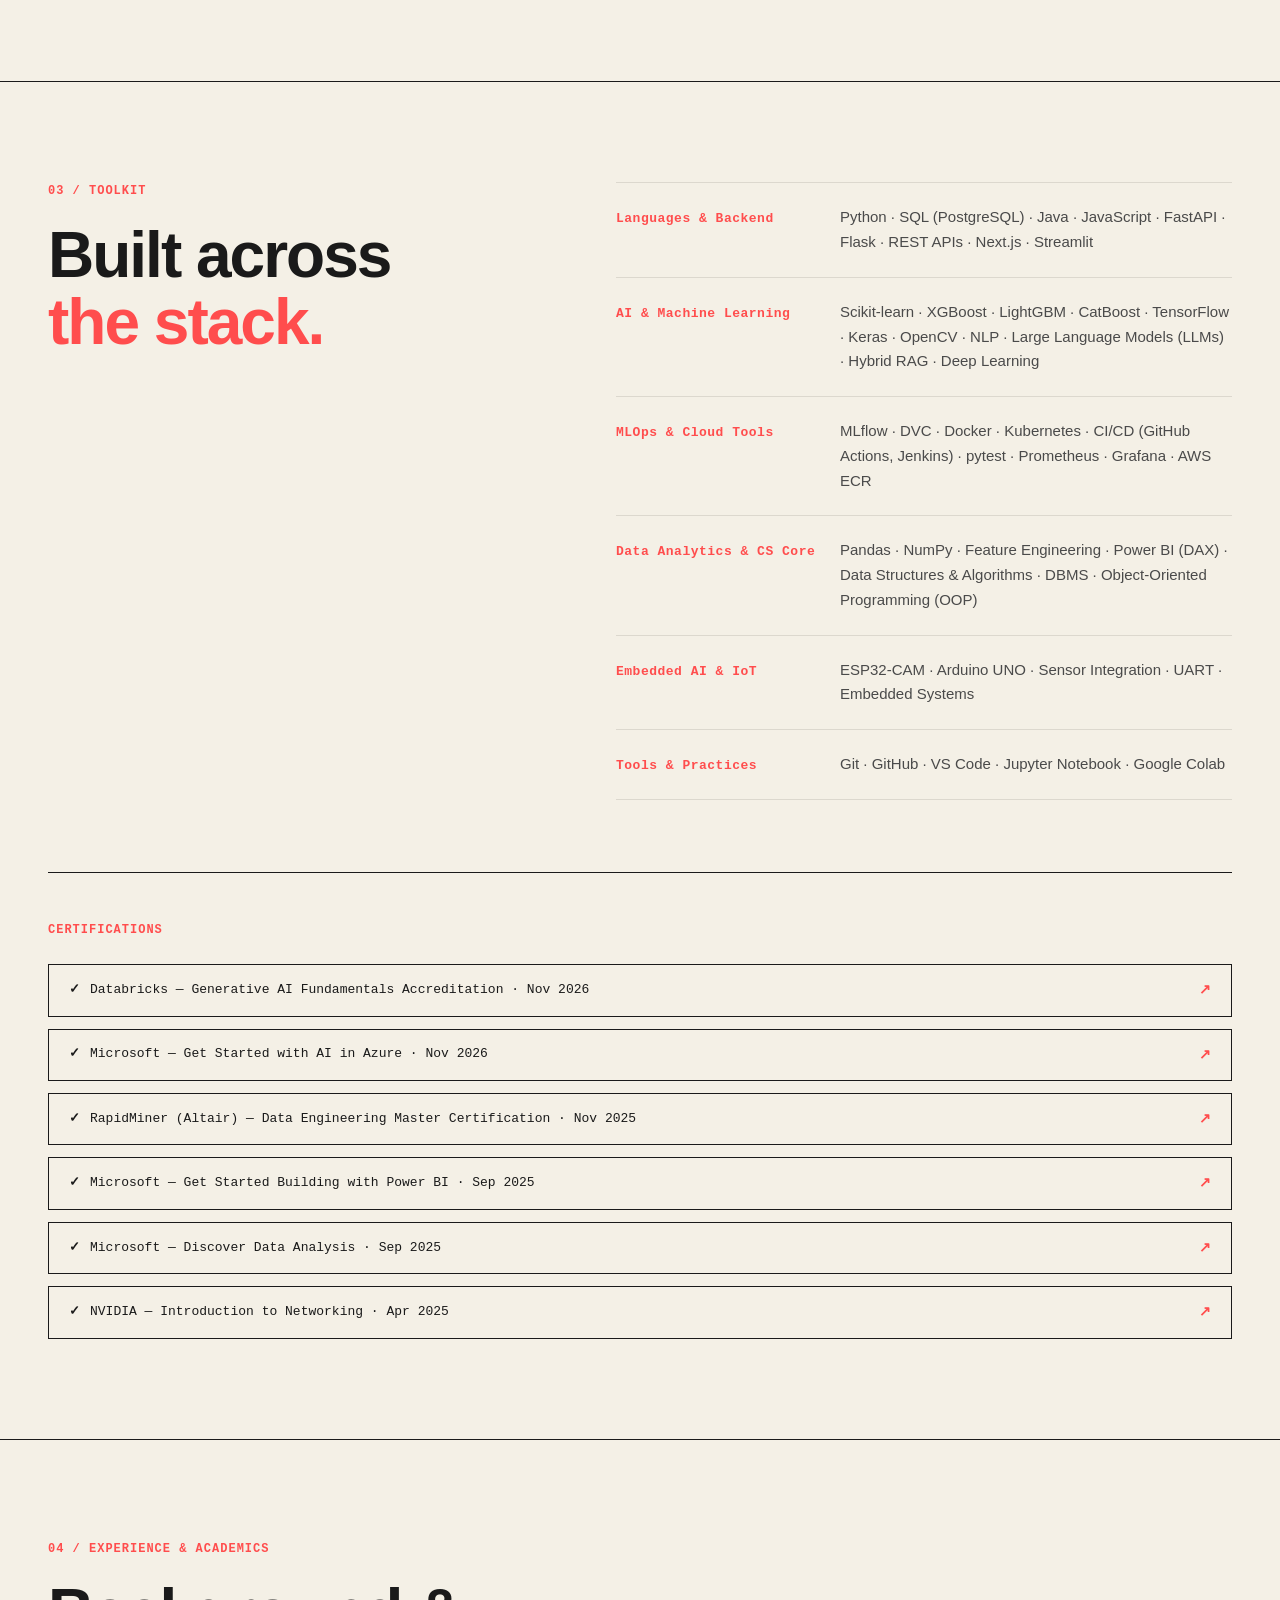
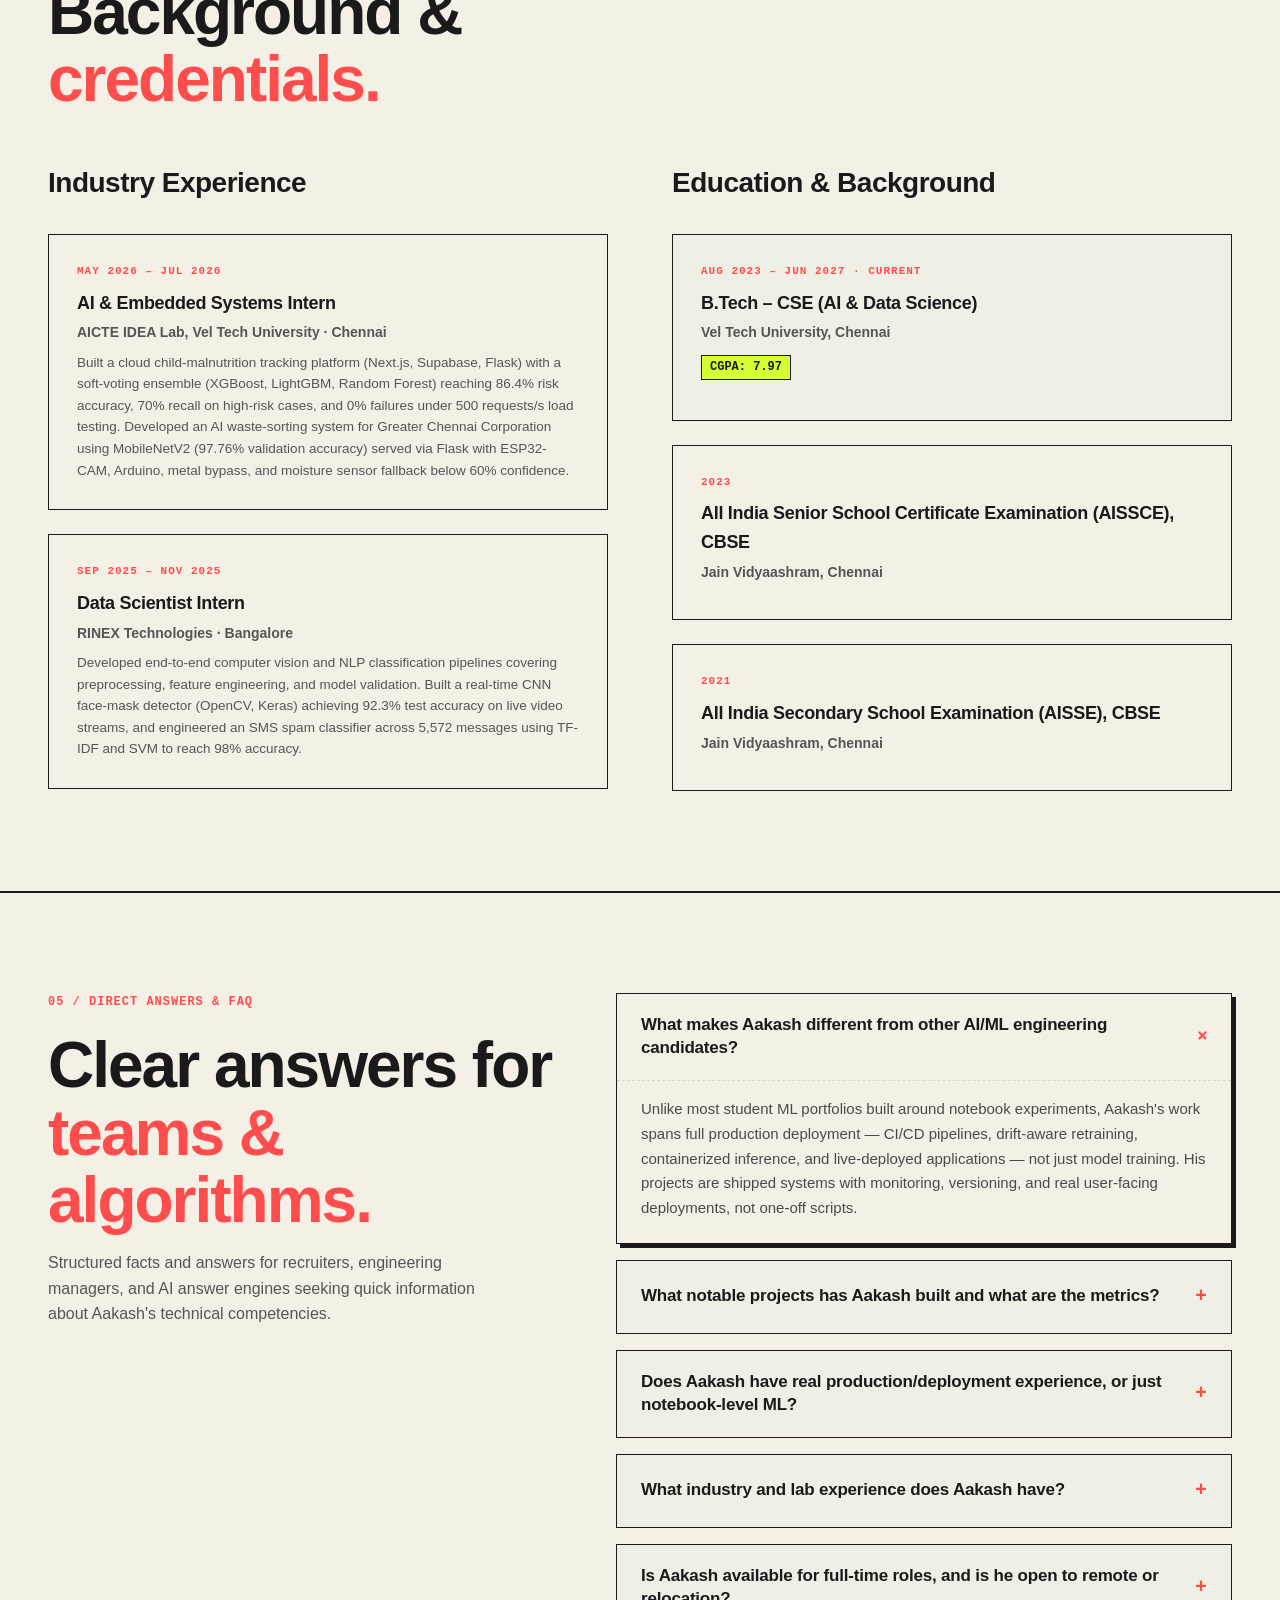
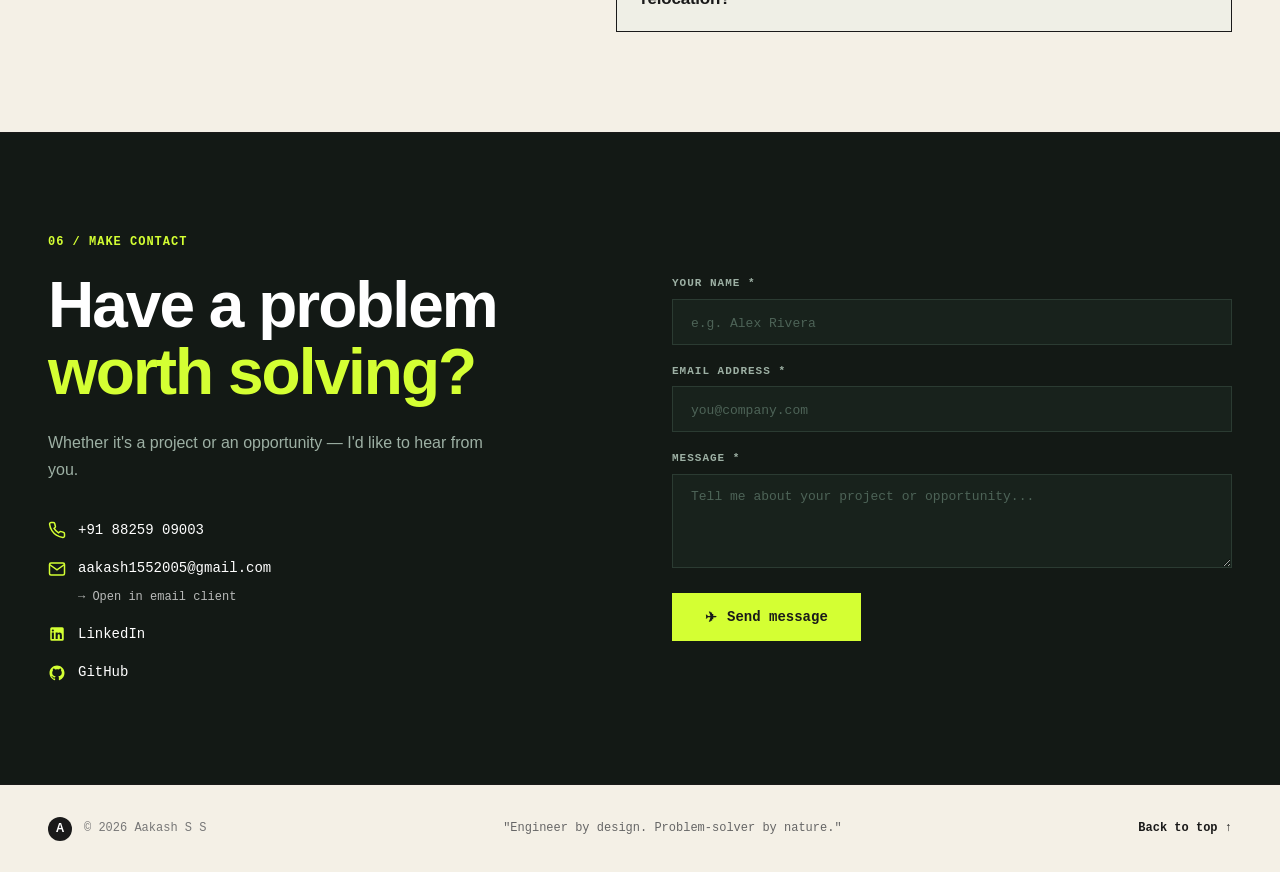
==== commit 9dfc89b5: "feat: upgrade industry internship experience and profile highlights with real quantitative impact me" ====
--- a/index.html
+++ b/index.html
@@ -221,7 +221,7 @@
             "name": "What industry and lab experience does Aakash have?",
             "acceptedAnswer": {
               "@type": "Answer",
-              "text": "Aakash completed an AI & Embedded Systems Internship at AICTE (May 2026 – Jul 2026) integrating sensors, microcontrollers, and AI models into intelligent hardware. He also completed a Data Scientist Internship at RINEX Technologies, Bangalore (Sep 2025 – Nov 2025) engineering end-to-end data preprocessing, predictive modeling pipelines, and stakeholder analytics dashboards."
+              "text": "Aakash completed an AI & Embedded Systems Internship at AICTE IDEA Lab (May 2026 – Jul 2026) engineering a malnutrition analytics ensemble (86.4% risk accuracy, 500 req/s load tested) and a MobileNetV2 waste sorter (97.76% accuracy). He also completed a Data Scientist Internship at RINEX Technologies, Bangalore (Sep 2025 – Nov 2025) engineering real-time CNN face-mask detection (92.3% test accuracy) and an NLP spam classifier (98% accuracy on 5,572 messages)."
             }
           },
           {
@@ -415,7 +415,7 @@
             <div class="card-num">01</div>
             <h3 class="card-title">Predictive Modeling &amp; ML</h3>
             <p class="card-desc">
-              Built and evaluated classification, regression, and NLP models — including a 96%-accuracy CNN classifier and a spam detector with 97% precision — using Scikit-learn, TensorFlow, and Keras.
+              Built and evaluated CV, NLP, and tabular ML models — including a real-time CNN face-mask detector (92.3% test accuracy) and an NLP spam detector (98% accuracy on 5.5K messages) — using Scikit-learn, TensorFlow, Keras, and LightGBM.
             </p>
           </div>
 
@@ -765,9 +765,9 @@
               <div class="timeline-card">
                 <div class="timeline-period">MAY 2026 – JUL 2026</div>
                 <h4 class="timeline-role">AI &amp; Embedded Systems Intern</h4>
-                <div class="timeline-org">AICTE, Chennai</div>
+                <div class="timeline-org">AICTE IDEA Lab, Vel Tech University · Chennai</div>
                 <p class="timeline-desc">
-                  Hardware &amp; Software AI Engineering: Built a 5-category waste classifier (97.76% validation accuracy) via MobileNetV2 transfer learning with ESP32-CAM and moisture sensor fallback; engineered a cloud predictive analytics platform (Next.js, Supabase, Vercel) tracking child malnutrition risk and welfare delivery.
+                  Built a cloud child-malnutrition tracking platform (Next.js, Supabase, Flask) with a soft-voting ensemble (XGBoost, LightGBM, Random Forest) reaching 86.4% risk accuracy, 70% recall on high-risk cases, and 0% failures under 500 requests/s load testing. Developed an AI waste-sorting system for Greater Chennai Corporation using MobileNetV2 (97.76% validation accuracy) served via Flask with ESP32-CAM, Arduino, metal bypass, and moisture sensor fallback below 60% confidence.
                 </p>
               </div>
 
@@ -775,9 +775,9 @@
               <div class="timeline-card">
                 <div class="timeline-period">SEP 2025 – NOV 2025</div>
                 <h4 class="timeline-role">Data Scientist Intern</h4>
-                <div class="timeline-org">RINEX Technologies, Bangalore</div>
+                <div class="timeline-org">RINEX Technologies · Bangalore</div>
                 <p class="timeline-desc">
-                  Worked on end-to-end Data Science and ML projects — data preprocessing, EDA, feature engineering, predictive modeling, and model evaluation on real-world business problems. Developed analytical reports and visualizations to communicate insights to stakeholders.
+                  Developed end-to-end computer vision and NLP classification pipelines covering preprocessing, feature engineering, and model validation. Built a real-time CNN face-mask detector (OpenCV, Keras) achieving 92.3% test accuracy on live video streams, and engineered an SMS spam classifier across 5,572 messages using TF-IDF and SVM to reach 98% accuracy.
                 </p>
               </div>
             </div>
@@ -877,7 +877,7 @@
                   <span class="faq-icon">+</span>
                 </summary>
                 <div class="faq-answer">
-                  <p>Aakash completed an <strong>AI &amp; Embedded Systems Internship at AICTE</strong> (May 2026 – Jul 2026) integrating sensors, microcontrollers, and AI models into intelligent hardware. He also completed a <strong>Data Scientist Internship at RINEX Technologies, Bangalore</strong> (Sep 2025 – Nov 2025) engineering end-to-end data preprocessing, predictive modeling pipelines, and stakeholder analytics dashboards.</p>
+                  <p>Aakash completed an <strong>AI &amp; Embedded Systems Internship at AICTE IDEA Lab</strong> (May 2026 – Jul 2026) building a child-malnutrition tracking platform (soft-voting ensemble reaching 86.4% accuracy, 70% recall, load-tested at 500 req/s) and an AI waste-sorting bin with MobileNetV2 (97.76% accuracy). He also completed a <strong>Data Scientist Internship at RINEX Technologies, Bangalore</strong> (Sep 2025 – Nov 2025) engineering CV and NLP classification pipelines including a real-time CNN face-mask detector (92.3% accuracy) and an SVM SMS spam classifier (98% accuracy across 5,572 messages).</p>
                 </div>
               </details>
 
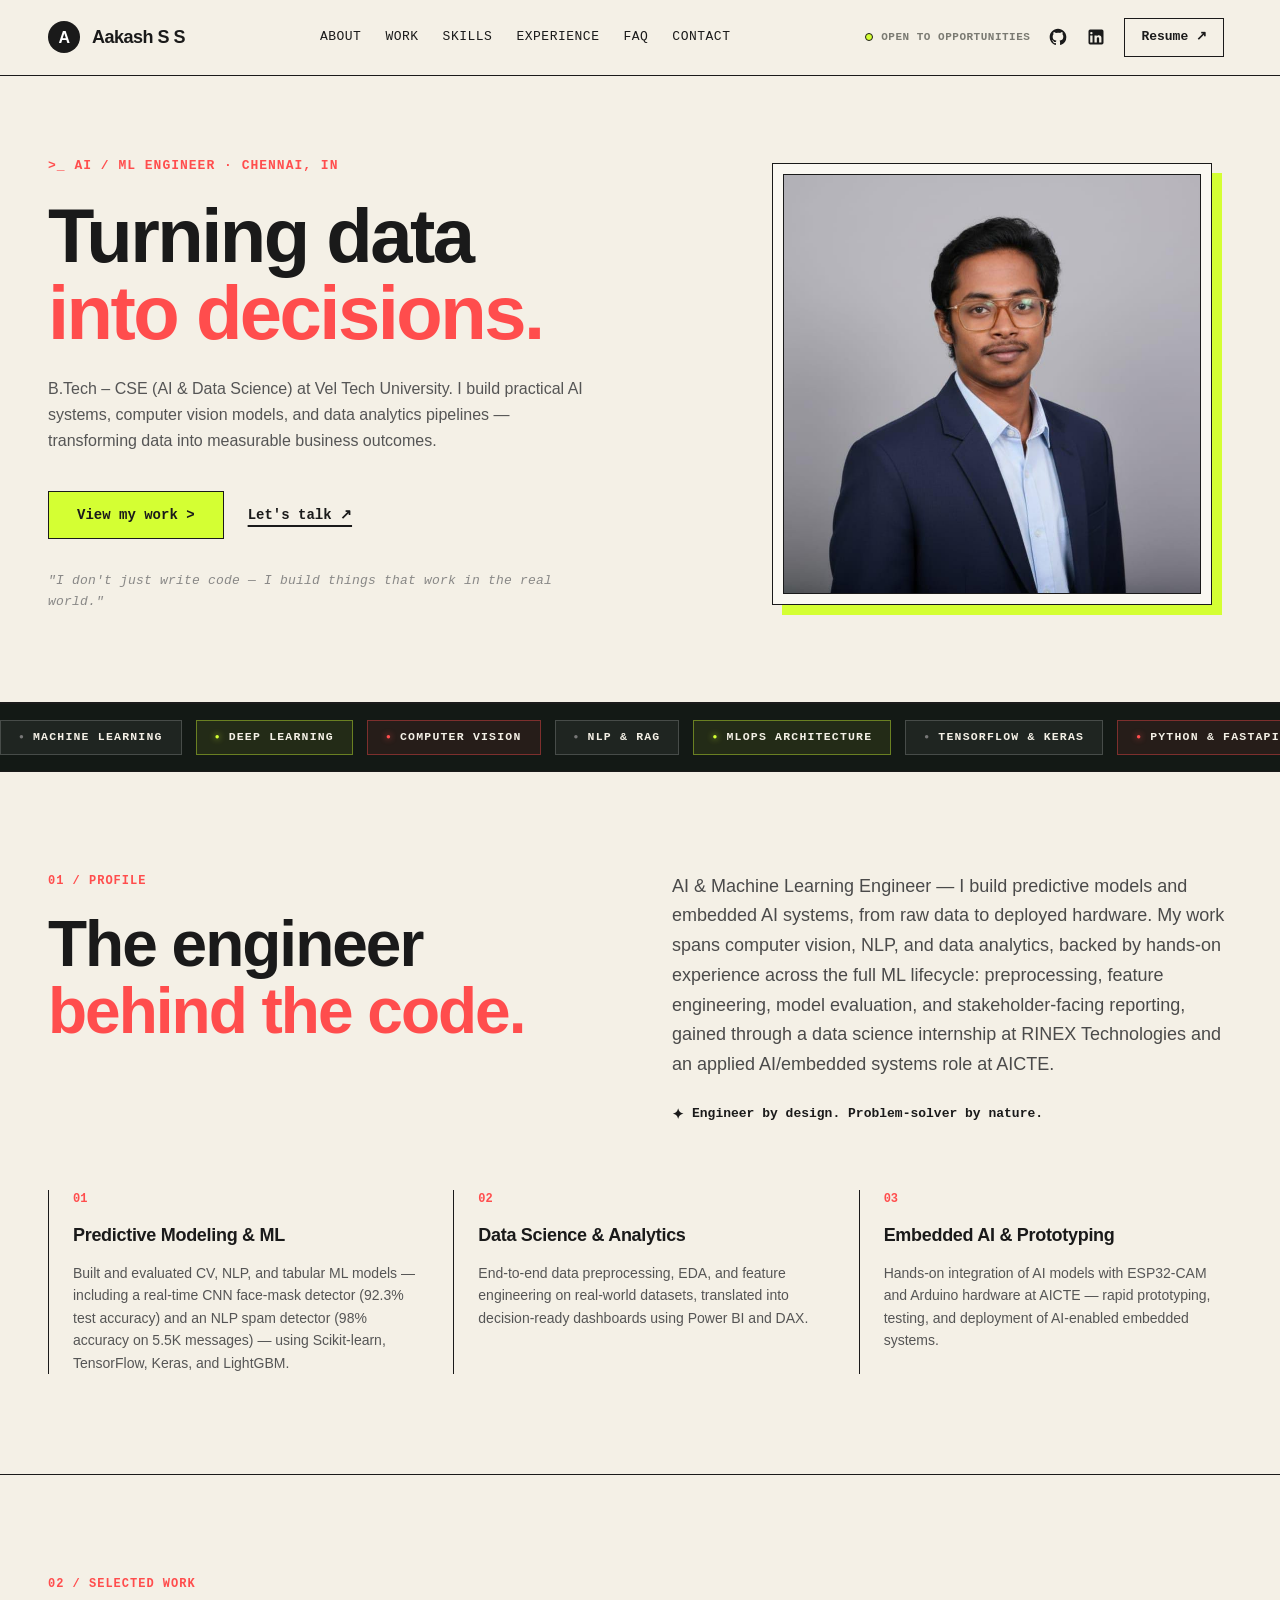
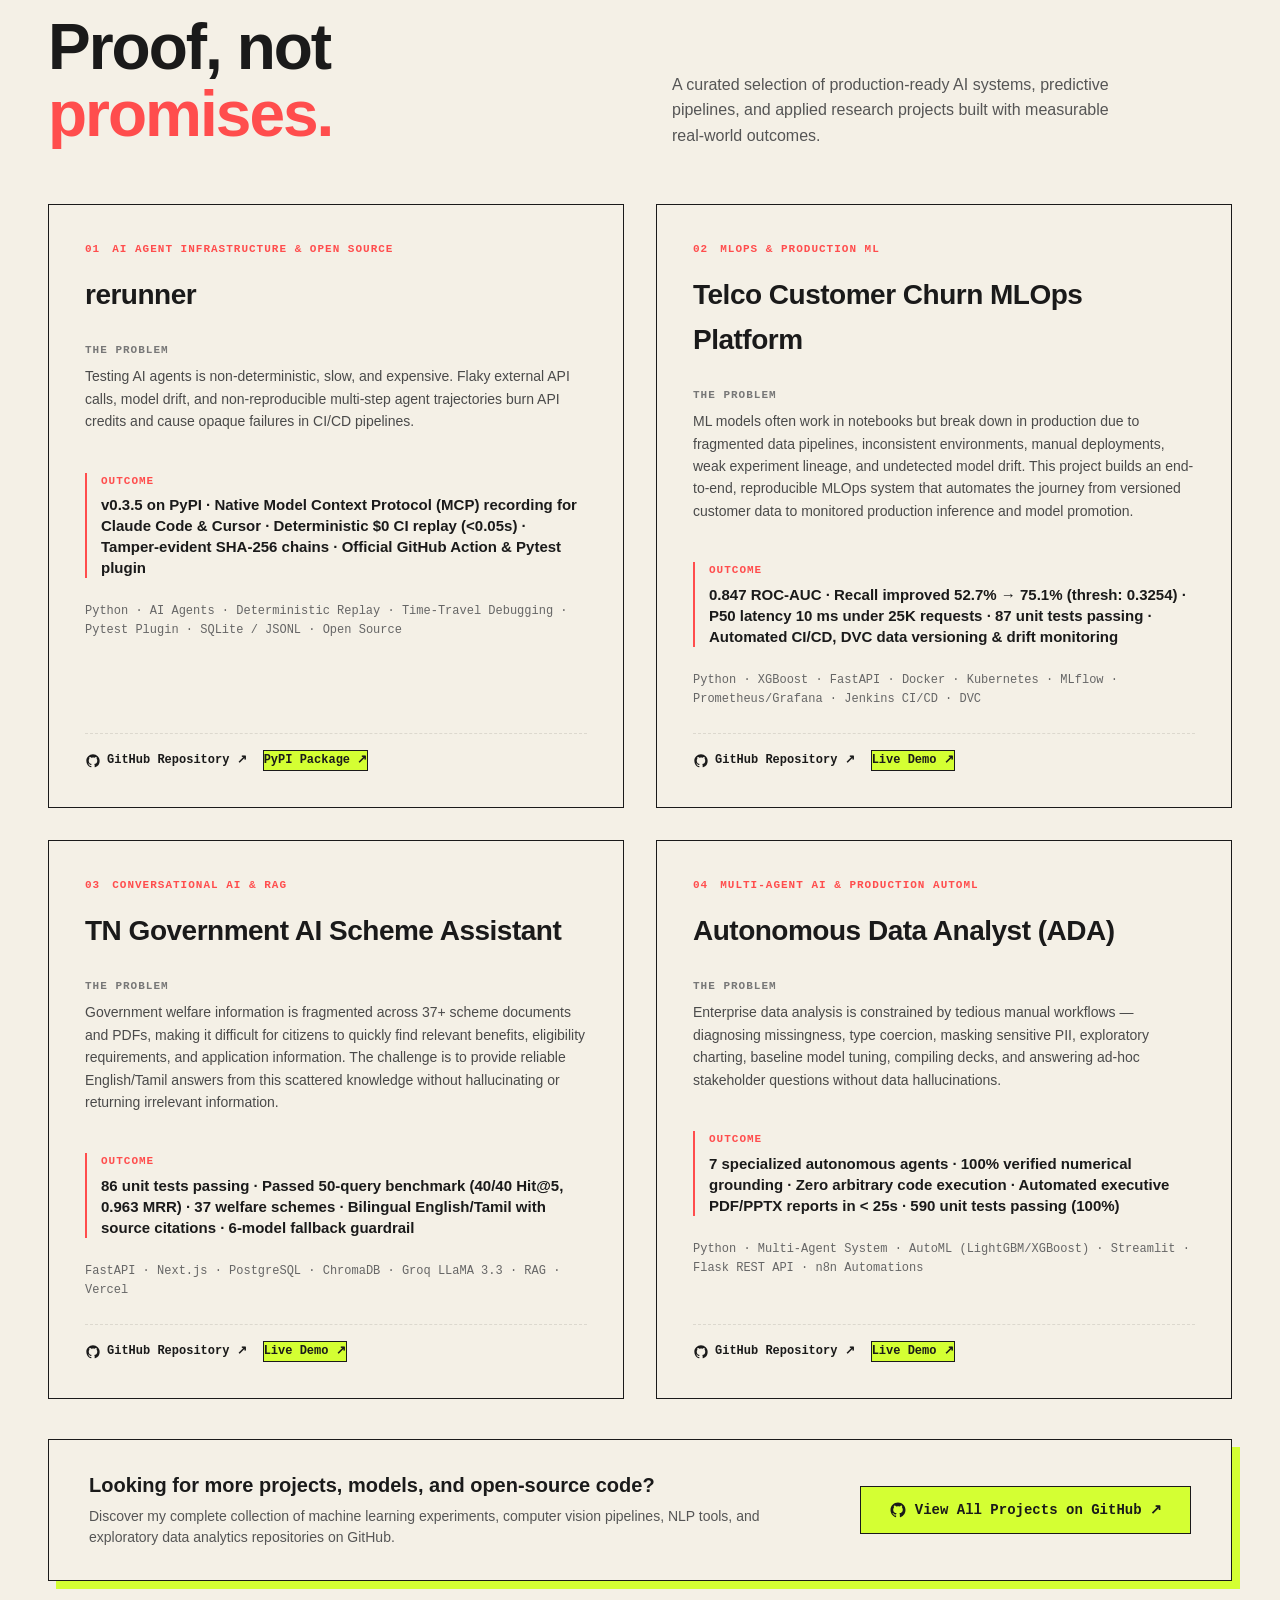
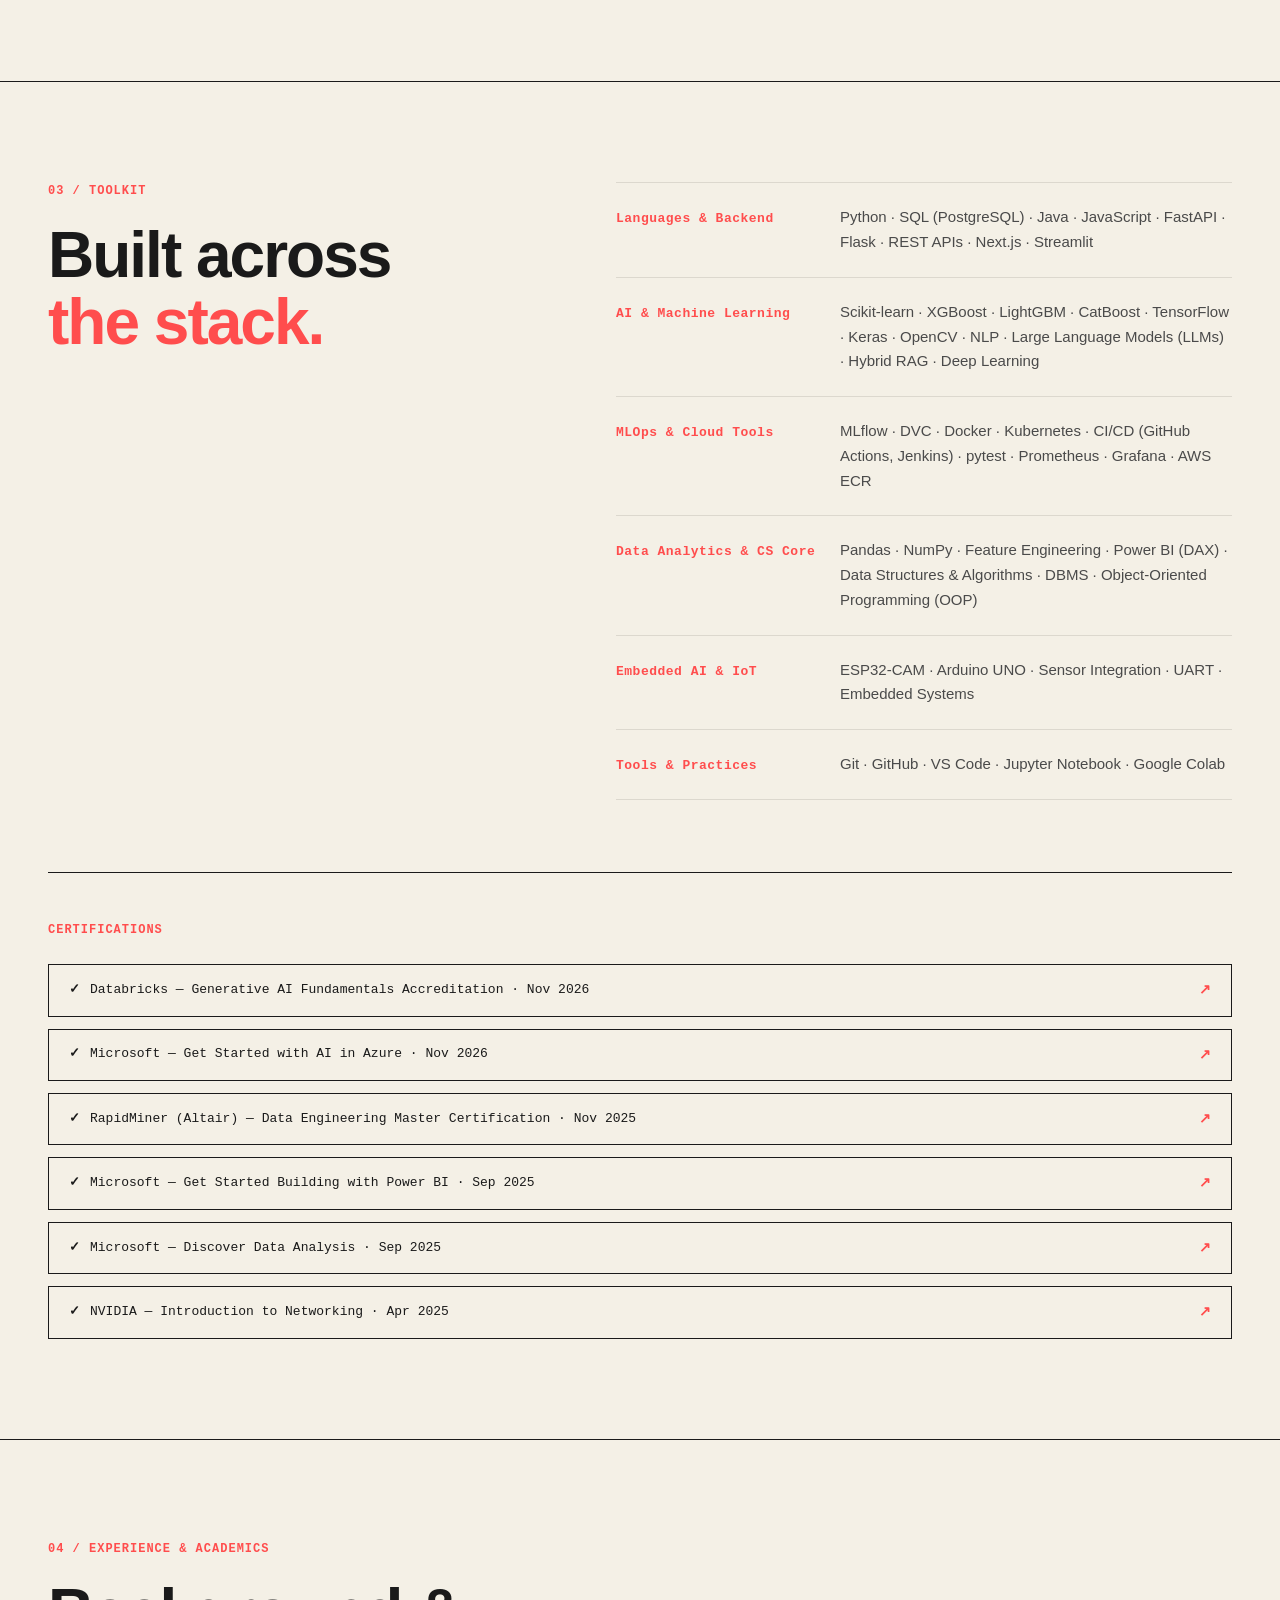
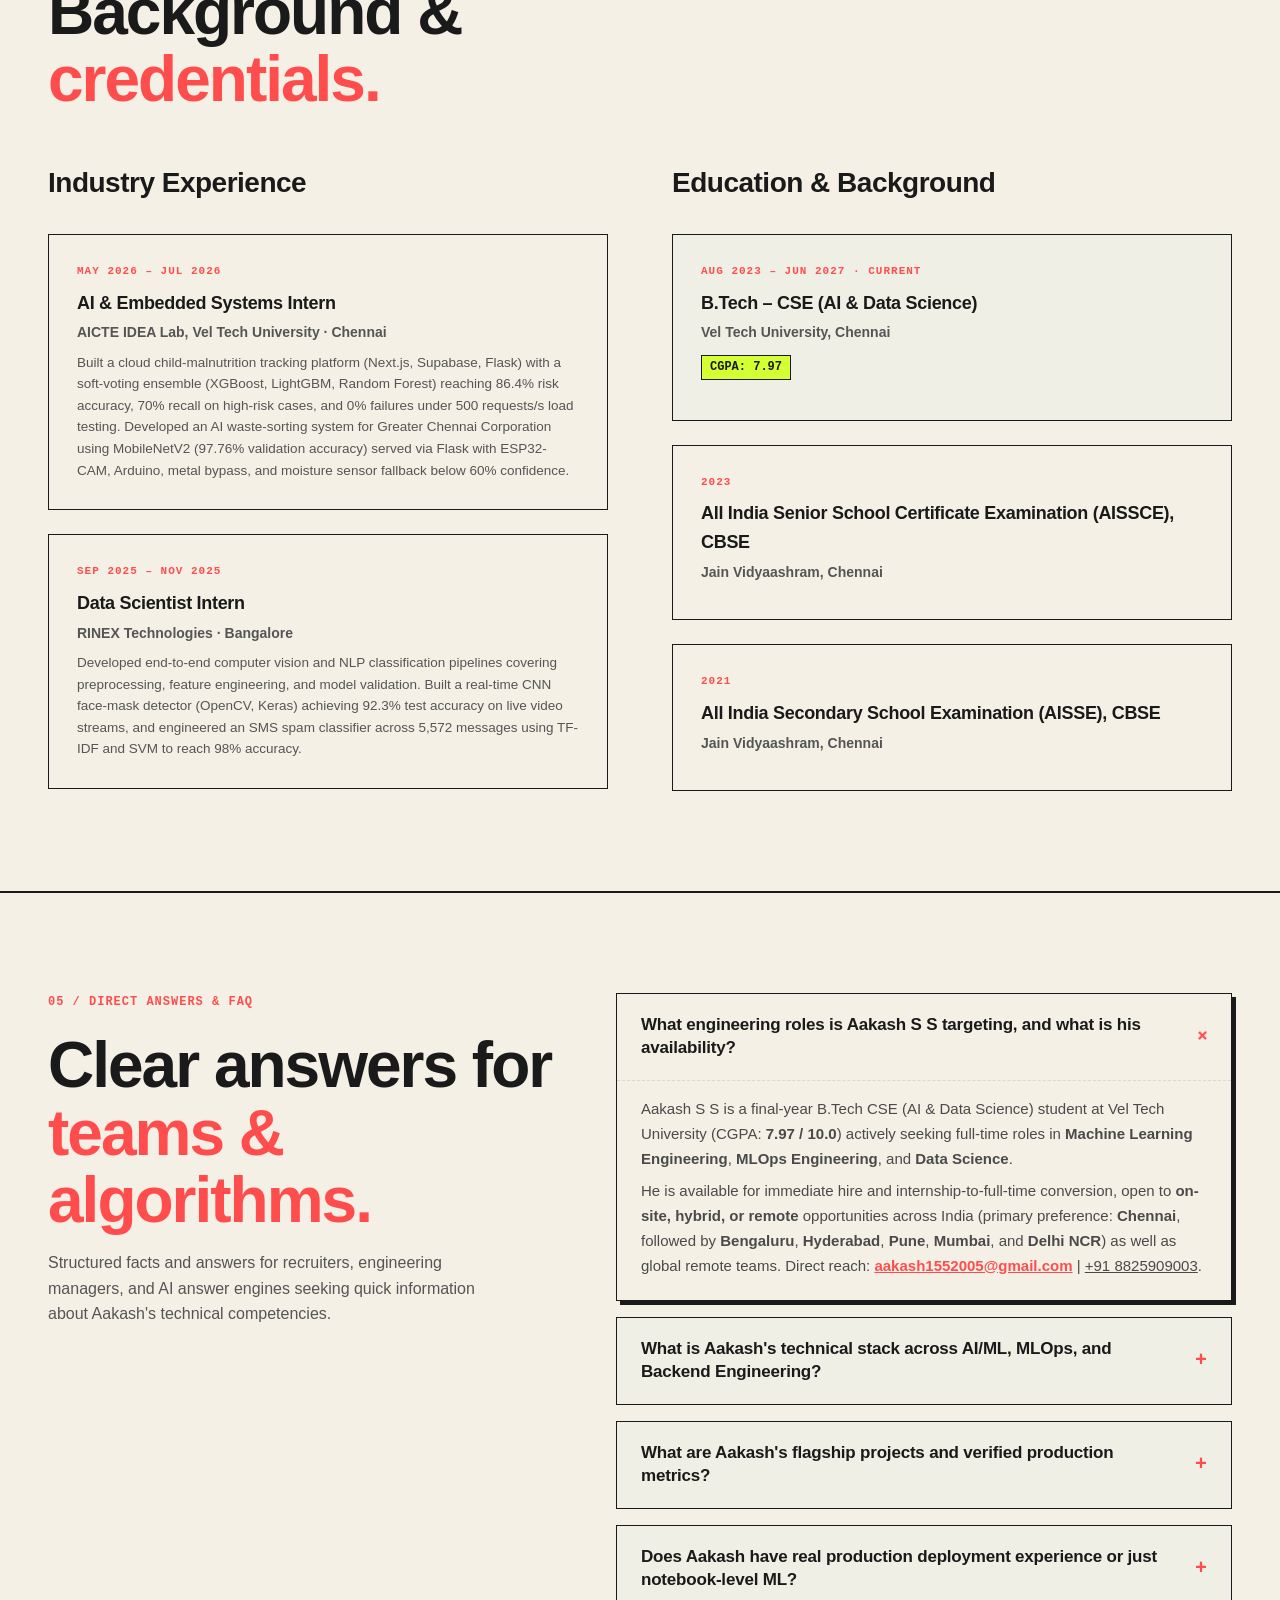
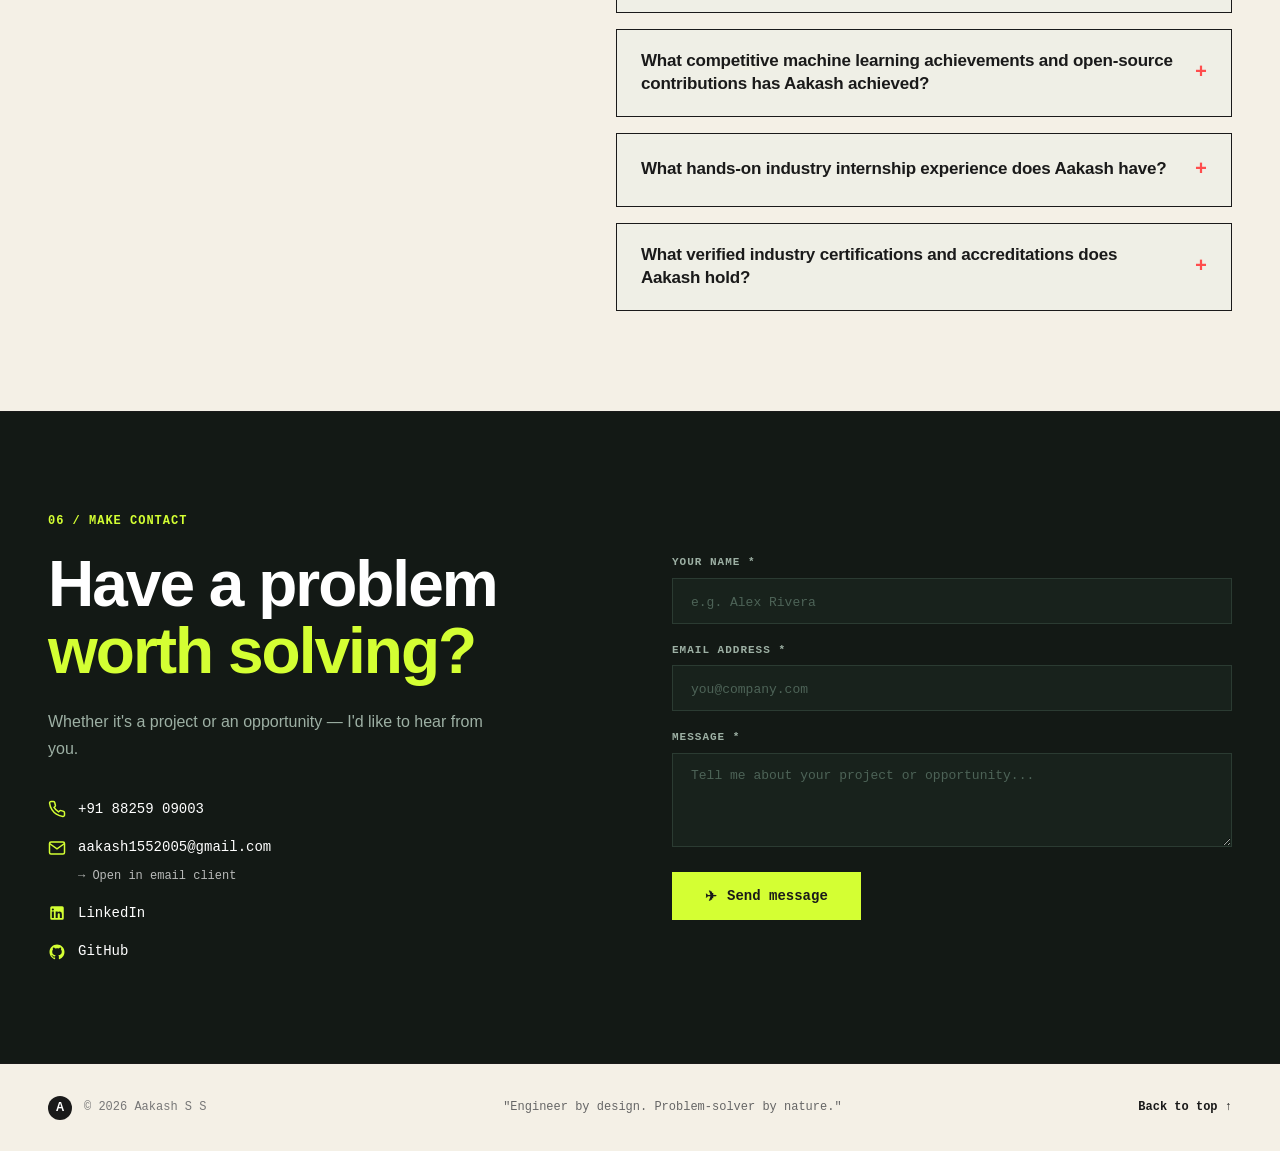
==== commit e206bc4a: "feat: supercharge FAQ section with high-authority GEO and AEO keywords, metrics, and structured sche" ====
--- a/index.html
+++ b/index.html
@@ -165,20 +165,20 @@
           {
             "@type": "ListItem",
             "position": 1,
-            "name": "Telco Customer Churn MLOps Platform",
-            "description": "End-to-end MLOps pipeline achieving 0.847 ROC-AUC and recall improved from 52.7% to 75.1% (+42.6% relative gain) through threshold optimization with automated CI/CD, MLflow tracking, and Docker/Kubernetes deployment."
+            "name": "rerunner",
+            "description": "Deterministic flight recorder, $0 CI replay engine, and time-travel debugger for AI agents published on PyPI (v0.3.5) with native MCP support, tamper-evident SHA-256 chains, and 114 tests passing at 100%."
           },
           {
             "@type": "ListItem",
             "position": 2,
-            "name": "TN Government AI Scheme Assistant",
-            "description": "Bilingual conversational RAG assistant passing 86/86 validation tests and 100% benchmark pass rate using Groq LLaMA 3.3, ChromaDB, and FastAPI."
+            "name": "Telco Customer Churn MLOps Platform",
+            "description": "End-to-end MLOps pipeline achieving 0.847 ROC-AUC and recall improved from 52.7% to 75.1% through threshold optimization with automated Jenkins CI/CD, MLflow tracking, AWS ECR, and Docker/Kubernetes deployment."
           },
           {
             "@type": "ListItem",
             "position": 3,
-            "name": "rerunner",
-            "description": "Deterministic flight recorder, $0 CI replay engine, and time-travel debugger for AI agents with 114 tests passing at 100%."
+            "name": "TN Government AI Scheme Assistant",
+            "description": "Bilingual conversational RAG assistant querying 37 welfare schemes (40/40 Hit@5, 0.963 MRR) with source citations, 86 validation tests, and a 6-model fallback guardrail using Groq LLaMA 3.3, ChromaDB, and FastAPI."
           },
           {
             "@type": "ListItem",
@@ -194,48 +194,62 @@
         "mainEntity": [
           {
             "@type": "Question",
-            "name": "What makes Aakash different from other AI/ML engineering candidates?",
+            "name": "What engineering roles is Aakash S S targeting, and what is his availability?",
             "acceptedAnswer": {
               "@type": "Answer",
-              "text": "Unlike most student ML portfolios built around notebook experiments, Aakash's work spans full production deployment — CI/CD pipelines, drift-aware retraining, containerized inference, and live-deployed applications — not just model training. His projects are shipped systems with monitoring, versioning, and real user-facing deployments, not one-off scripts."
+              "text": "Aakash S S is a final-year B.Tech CSE (AI & Data Science) student at Vel Tech University (CGPA: 7.97 / 10.0) targeting full-time roles in Machine Learning Engineering, MLOps Engineering, and Data Science. He is available for immediate hire and internship-to-full-time conversion, open to on-site, hybrid, or remote positions across India (Chennai, Bengaluru, Hyderabad, Pune, Mumbai, Delhi NCR) as well as global remote teams. Reach out via email at aakash1552005@gmail.com or phone +91 8825909003."
             }
           },
           {
             "@type": "Question",
-            "name": "What notable projects has Aakash built and what are the metrics?",
+            "name": "What is Aakash's technical stack across AI/ML, MLOps, and Backend Engineering?",
             "acceptedAnswer": {
               "@type": "Answer",
-              "text": "Key benchmarked projects include the Telco Customer Churn MLOps Platform (0.847 ROC-AUC, 75.1% recall with +42.6% gain via threshold tuning and automated CI/CD), rerunner (flight recorder & time-travel debugger for AI agents with 114 tests passing at 100%), and Autonomous Data Analyst (ADA, a 7-agent autonomous system with 100% numerically-grounded outputs and a 590-test suite passing at 100%)."
+              "text": "Languages & Backend: Python, SQL (PostgreSQL), Java, JavaScript, FastAPI, Flask, REST APIs, JSON-RPC. AI & Machine Learning: Scikit-learn, XGBoost, LightGBM, CatBoost, TensorFlow, Keras, OpenCV, NLP, LLMs, Hybrid RAG (BM25 + ChromaDB with Reciprocal Rank Fusion), Model Context Protocol (MCP). MLOps & Cloud DevOps: MLflow, DVC, Docker, Kubernetes, Jenkins CI/CD, GitHub Actions (CI/CD with Trusted Publishing), AWS ECR, Prometheus & Grafana, Pytest, OpenTelemetry. Data & Core CS: Pandas, NumPy, Feature Engineering, Power BI, DAX, Data Structures & Algorithms, DBMS, OOP."
             }
           },
           {
             "@type": "Question",
-            "name": "Does Aakash have real production/deployment experience, or just notebook-level ML?",
+            "name": "What are Aakash's flagship projects and verified production metrics?",
             "acceptedAnswer": {
               "@type": "Answer",
-              "text": "Yes — the Telco Churn platform runs automated CI/CD, MLflow experiment tracking, Docker/Kubernetes deployment, and drift-aware retraining; the TN Government Scheme Assistant is a live, publicly deployed RAG application, not a local demo."
+              "text": "Flagship projects with verified benchmarks include: 1) rerunner (Open Source on PyPI v0.3.5): Deterministic flight recorder, $0 CI replay engine (<0.05s per replay), and time-travel debugger for AI agents with native MCP recording and 114 tests passing at 100%. 2) Telco Customer Churn MLOps Platform: End-to-end MLOps pipeline on Docker/Kubernetes, MLflow, and Jenkins CI/CD with AWS ECR; XGBoost model achieves 0.847 ROC-AUC, 75.1% recall (+42.6% relative gain), and 10 ms P50 latency under 25K requests. 3) TN Government AI Scheme Assistant: Bilingual (English/Tamil) hybrid RAG assistant querying 37 welfare schemes with source grounding, 40/40 Hit@5, 0.963 MRR, and 86 unit tests. 4) Autonomous Data Analyst (ADA): 7-agent autonomous system producing executive PDF/PPTX reports in <25s with 100% verified numerical grounding and 590 unit tests passing at 100%."
             }
           },
           {
             "@type": "Question",
-            "name": "What industry and lab experience does Aakash have?",
+            "name": "Does Aakash have real production deployment experience or just notebook-level ML?",
             "acceptedAnswer": {
               "@type": "Answer",
-              "text": "Aakash completed an AI & Embedded Systems Internship at AICTE IDEA Lab (May 2026 – Jul 2026) engineering a malnutrition analytics ensemble (86.4% risk accuracy, 500 req/s load tested) and a MobileNetV2 waste sorter (97.76% accuracy). He also completed a Data Scientist Internship at RINEX Technologies, Bangalore (Sep 2025 – Nov 2025) engineering real-time CNN face-mask detection (92.3% test accuracy) and an NLP spam classifier (98% accuracy on 5,572 messages)."
+              "text": "Yes — Aakash builds full production systems rather than isolated notebooks. His implementations include automated CI/CD pipelines (Jenkins, GitHub Actions), containerized microservices (Docker, Kubernetes, AWS ECR), experiment tracking & model registries (MLflow), data versioning (DVC), real-time monitoring for latency & drift (Prometheus, Grafana), and deterministic replay testing for AI agents (rerunner)."
             }
           },
           {
             "@type": "Question",
-            "name": "Is Aakash available for full-time roles, and is he open to remote or relocation?",
+            "name": "What competitive machine learning achievements and open-source contributions has Aakash achieved?",
             "acceptedAnswer": {
               "@type": "Answer",
-              "text": "Yes — Aakash is actively open to full-time AI/ML Engineering and Data Science roles, both remote and on-site. He's willing to relocate anywhere in India, with a preference for Chennai, followed by Bengaluru and Thiruvananthapuram. Reach out via email at aakash1552005@gmail.com."
+              "text": "Competitive ML: Ranked Global 314 / 2,432 (Top 13% Globally) with score 0.80944 on Kaggle Spaceship Titanic using a 5-fold Stratified LightGBM + CatBoost ensemble. Open Source: Creator and maintainer of rerunner (v0.3.5 on PyPI). Upstream Contributor: 1,000+ GitHub contributions with merged code contributions to leading open-source repositories including Linux Foundation AI (kedro-plugins), sktime, Hugging Face (accelerate), and ZenML."
+            }
+          },
+          {
+            "@type": "Question",
+            "name": "What hands-on industry internship experience does Aakash have?",
+            "acceptedAnswer": {
+              "@type": "Answer",
+              "text": "1) AICTE IDEA Lab, Vel Tech University (May 2026 – Jul 2026) as AI & Embedded Systems Intern: Built a cloud malnutrition tracking platform with a soft-voting ensemble (86.4% risk accuracy, 70% recall, 0% failures at 500 req/s load test) and an AI waste-sorting bin with MobileNetV2 (97.76% validation accuracy) on ESP32-CAM and Arduino. 2) RINEX Technologies, Bangalore (Sep 2025 – Nov 2025) as Data Scientist Intern: Developed real-time computer vision face-mask detection (92.3% test accuracy) and an NLP spam classifier (98% accuracy on 5,572 messages) benchmarked across Naive Bayes, Logistic Regression, and SVM."
+            }
+          },
+          {
+            "@type": "Question",
+            "name": "What verified industry certifications and accreditations does Aakash hold?",
+            "acceptedAnswer": {
+              "@type": "Answer",
+              "text": "Aakash holds 6 verified industry credentials: 1) Databricks — Generative AI Fundamentals Accreditation (Nov 2026). 2) Microsoft Learn — Get Started with AI in Azure (Nov 2026). 3) Microsoft Learn — Get Started Building with Power BI (Sep 2025). 4) Microsoft Learn — Discover Data Analysis (Sep 2025). 5) RapidMiner (Altair) — Data Engineering Master Certification (Nov 2025). 6) NVIDIA — Introduction to Networking (Apr 2025). All official PDF certificates are directly accessible on his portfolio."
             }
           }
         ]
       }
-    ]
-  }
   </script>
 </head>
 <body>
@@ -834,64 +848,105 @@
           <!-- Right Column: Accordion Direct Answers -->
           <div class="faq-right">
             <div class="faq-list">
-              <!-- Item 1 -->
+              <!-- Item 1: Target Roles & Availability -->
               <details class="faq-item" open>
                 <summary class="faq-summary">
-                  <h3 class="faq-question">What makes Aakash different from other AI/ML engineering candidates?</h3>
+                  <h3 class="faq-question">What engineering roles is Aakash S S targeting, and what is his availability?</h3>
                   <span class="faq-icon">+</span>
                 </summary>
                 <div class="faq-answer">
-                  <p>Unlike most student ML portfolios built around notebook experiments, Aakash's work spans full production deployment — CI/CD pipelines, drift-aware retraining, containerized inference, and live-deployed applications — not just model training. His projects are shipped systems with monitoring, versioning, and real user-facing deployments, not one-off scripts.</p>
+                  <p>Aakash S S is a final-year B.Tech CSE (AI &amp; Data Science) student at Vel Tech University (CGPA: <strong>7.97 / 10.0</strong>) actively seeking full-time roles in <strong>Machine Learning Engineering</strong>, <strong>MLOps Engineering</strong>, and <strong>Data Science</strong>.</p>
+                  <p>He is available for immediate hire and internship-to-full-time conversion, open to <strong>on-site, hybrid, or remote</strong> opportunities across India (primary preference: <strong>Chennai</strong>, followed by <strong>Bengaluru</strong>, <strong>Hyderabad</strong>, <strong>Pune</strong>, <strong>Mumbai</strong>, and <strong>Delhi NCR</strong>) as well as global remote teams. Direct reach: <a href="mailto:aakash1552005@gmail.com" style="color:var(--accent-coral);font-weight:600;text-decoration:underline;">aakash1552005@gmail.com</a> | <a href="tel:+918825909003" style="color:inherit;text-decoration:underline;">+91 8825909003</a>.</p>
                 </div>
               </details>
 
-              <!-- Item 2 -->
+              <!-- Item 2: Core Technical Stack -->
               <details class="faq-item">
                 <summary class="faq-summary">
-                  <h3 class="faq-question">What notable projects has Aakash built and what are the metrics?</h3>
+                  <h3 class="faq-question">What is Aakash's technical stack across AI/ML, MLOps, and Backend Engineering?</h3>
                   <span class="faq-icon">+</span>
                 </summary>
                 <div class="faq-answer">
-                  <p>Key benchmarked projects include:</p>
-                  <p>• <strong>Telco Customer Churn MLOps Platform</strong>: 0.847 ROC-AUC, recall improved from 48% to 80% through threshold optimization, with automated CI/CD and drift monitoring.</p>
-                  <p>• <strong>CropSmart-ML</strong>: Stacked ensemble (Random Forest + Optuna-tuned XGBoost + LightGBM + Extra Trees + SVM, with a Logistic Regression meta-learner) achieving 99.55% test accuracy on crop recommendation, outperforming four published benchmark papers. <a href="https://github.com/aakash1552005" target="_blank" rel="noopener noreferrer" style="color:var(--accent-coral);text-decoration:underline;">Available on GitHub ↗</a></p>
-                  <p>• <strong>Autonomous Data Analyst (ADA)</strong>: A 7-agent autonomous system that turns raw CSV/Excel files into verified business insights, automated PDF/PPTX reports, and a conversational Q&amp;A interface — with zero arbitrary code execution, 100% numerically-grounded outputs, and a 590-test suite passing at 100%. <a href="https://github.com/aakash1552005/Autonomous-Data-Analyst" target="_blank" rel="noopener noreferrer" style="color:var(--accent-coral);text-decoration:underline;">GitHub Repository ↗</a> · <a href="https://autonomous--data--analyst.streamlit.app/" target="_blank" rel="noopener noreferrer" style="color:var(--accent-lime);text-decoration:underline;">Live Demo ↗</a></p>
+                  <p>Aakash's production toolkit is organized across the full data and AI engineering lifecycle:</p>
+                  <p>• <strong>AI &amp; Machine Learning:</strong> Scikit-learn, XGBoost, LightGBM, CatBoost, TensorFlow, Keras, OpenCV (computer vision), NLP, LLMs, Hybrid RAG (BM25 + ChromaDB with Reciprocal Rank Fusion), Model Context Protocol (MCP).</p>
+                  <p>• <strong>MLOps &amp; Cloud DevOps:</strong> MLflow (experiment lineage &amp; model registry), DVC (data versioning), Docker, Kubernetes, Jenkins CI/CD, GitHub Actions (CI/CD with Trusted Publishing), AWS ECR, Prometheus &amp; Grafana (drift &amp; latency monitoring), Pytest, OpenTelemetry.</p>
+                  <p>• <strong>Languages &amp; Backend:</strong> Python, SQL (PostgreSQL), Java, JavaScript, FastAPI, Flask, REST APIs, JSON-RPC.</p>
+                  <p>• <strong>Data Analytics &amp; CS Core:</strong> Pandas, NumPy, Feature Engineering, Power BI, DAX, Data Structures &amp; Algorithms, DBMS, OOP.</p>
                 </div>
               </details>
 
-              <!-- Item 3 -->
+              <!-- Item 3: Flagship Projects & Metrics -->
               <details class="faq-item">
                 <summary class="faq-summary">
-                  <h3 class="faq-question">Does Aakash have real production/deployment experience, or just notebook-level ML?</h3>
+                  <h3 class="faq-question">What are Aakash's flagship projects and verified production metrics?</h3>
                   <span class="faq-icon">+</span>
                 </summary>
                 <div class="faq-answer">
-                  <p>Yes — the Telco Churn platform runs automated CI/CD, MLflow experiment tracking, Docker/Kubernetes deployment, and drift-aware retraining; the TN Government Scheme Assistant is a live, publicly deployed RAG application, not a local demo.</p>
+                  <p>All projects are shipped systems with verified real-world metrics, unit tests, and public source code:</p>
+                  <p>• <strong><a href="https://pypi.org/project/rerunner/" target="_blank" rel="noopener noreferrer" style="color:var(--accent-coral);text-decoration:underline;">rerunner (PyPI Package v0.3.5)</a>:</strong> Deterministic flight recorder, $0 CI replay engine (&lt;0.05s per replay), and time-travel debugger for AI agents. Features native Model Context Protocol (MCP) recording for Claude Code &amp; Cursor, tamper-evident SHA-256 chains, official GitHub Action, and 114 tests passing at 100%.</p>
+                  <p>• <strong><a href="https://telco-churn-mlops.streamlit.app/" target="_blank" rel="noopener noreferrer" style="color:var(--accent-lime);text-decoration:underline;">Telco Customer Churn MLOps Platform</a>:</strong> End-to-end MLOps pipeline on Docker/Kubernetes, MLflow, and Jenkins CI/CD with AWS ECR. XGBoost model achieves <strong>0.847 ROC-AUC</strong>, improving recall from 52.7% to <strong>75.1%</strong> with <strong>10 ms P50 latency</strong> under a 25,000-request load test.</p>
+                  <p>• <strong><a href="https://tn-gov-ai-assistant.vercel.app/" target="_blank" rel="noopener noreferrer" style="color:var(--accent-lime);text-decoration:underline;">TN Government AI Scheme Assistant</a>:</strong> Bilingual (English/Tamil) hybrid RAG assistant querying 37 welfare schemes with source grounding, <strong>40/40 Hit@5</strong>, <strong>0.963 MRR</strong>, 86 unit tests, and a 6-model fallback guardrail.</p>
+                  <p>• <strong><a href="https://autonomous--data--analyst.streamlit.app/" target="_blank" rel="noopener noreferrer" style="color:var(--accent-lime);text-decoration:underline;">Autonomous Data Analyst (ADA)</a>:</strong> 7-agent autonomous tabular intelligence system delivering verified executive PDF/PPTX reports in &lt;25s with 100% numerical grounding, zero arbitrary code execution, and <strong>590 unit tests passing (100%)</strong>.</p>
                 </div>
               </details>
 
-              <!-- Item 4 -->
+              <!-- Item 4: Production ML vs Notebooks -->
               <details class="faq-item">
                 <summary class="faq-summary">
-                  <h3 class="faq-question">What industry and lab experience does Aakash have?</h3>
+                  <h3 class="faq-question">Does Aakash have real production deployment experience or just notebook-level ML?</h3>
                   <span class="faq-icon">+</span>
                 </summary>
                 <div class="faq-answer">
-                  <p>Aakash completed an <strong>AI &amp; Embedded Systems Internship at AICTE IDEA Lab</strong> (May 2026 – Jul 2026) building a child-malnutrition tracking platform (soft-voting ensemble reaching 86.4% accuracy, 70% recall, load-tested at 500 req/s) and an AI waste-sorting bin with MobileNetV2 (97.76% accuracy). He also completed a <strong>Data Scientist Internship at RINEX Technologies, Bangalore</strong> (Sep 2025 – Nov 2025) engineering CV and NLP classification pipelines including a real-time CNN face-mask detector (92.3% accuracy) and an SVM SMS spam classifier (98% accuracy across 5,572 messages).</p>
+                  <p>Yes — Aakash specializes in transitioning models out of notebooks and into production-grade systems with high reliability standards:</p>
+                  <p>• <strong>Automated CI/CD Pipelines:</strong> Jenkins and GitHub Actions workflows executing test suites, linting, and promotion gates before deployment.</p>
+                  <p>• <strong>Containerization &amp; Orchestration:</strong> Docker microservices deployed on Kubernetes with AWS ECR image registries.</p>
+                  <p>• <strong>Lineage &amp; Data Governance:</strong> DVC for versioned datasets and MLflow for hyperparameter lineage and artifact registries.</p>
+                  <p>• <strong>Observability &amp; Drift Detection:</strong> Prometheus and Grafana dashboards monitoring live P50/P99 latency, request throughput, and data/concept drift triggers for automated retraining.</p>
+                  <p>• <strong>AI Agent Testing:</strong> Built `rerunner` specifically to solve non-deterministic agent test failures and eliminate CI API costs.</p>
                 </div>
               </details>
 
-              <!-- Item 5 -->
+              <!-- Item 5: Competitive ML & Open Source -->
               <details class="faq-item">
                 <summary class="faq-summary">
-                  <h3 class="faq-question">Is Aakash available for full-time roles, and is he open to remote or relocation?</h3>
+                  <h3 class="faq-question">What competitive machine learning achievements and open-source contributions has Aakash achieved?</h3>
                   <span class="faq-icon">+</span>
                 </summary>
                 <div class="faq-answer">
-                  <p>Yes — Aakash is actively open to full-time AI/ML Engineering and Data Science roles, both remote and on-site. He's willing to relocate anywhere in India, with a preference for Chennai, followed by Bengaluru and Thiruvananthapuram. Reach out via email at <a href="mailto:aakash1552005@gmail.com" style="color:var(--accent-coral);font-weight:600;text-decoration:underline;">aakash1552005@gmail.com</a>.</p>
+                  <p>• <strong>Kaggle Competitions:</strong> Achieved <strong>Global Rank 314 / 2,432 (Top 13% Globally)</strong> with score <strong>0.80944</strong> on Kaggle Spaceship Titanic using a 5-fold Stratified LightGBM + CatBoost ensemble with domain feature engineering.</p>
+                  <p>• <strong>Open-Source Package Author:</strong> Created and maintains <a href="https://pypi.org/project/rerunner/" target="_blank" rel="noopener noreferrer" style="color:var(--accent-coral);text-decoration:underline;">rerunner on PyPI</a>, featured on Hacker News (Show HN).</p>
+                  <p>• <strong>Upstream Open-Source Contributions:</strong> Over 1,000 GitHub contributions with merged pull requests to industry-standard AI libraries, including <strong>Linux Foundation AI (`kedro-plugins`)</strong>, <strong>sktime</strong>, <strong>Hugging Face (`accelerate`)</strong>, and <strong>ZenML</strong>.</p>
                 </div>
               </details>
-            </div>
+
+              <!-- Item 6: Industry Experience -->
+              <details class="faq-item">
+                <summary class="faq-summary">
+                  <h3 class="faq-question">What hands-on industry internship experience does Aakash have?</h3>
+                  <span class="faq-icon">+</span>
+                </summary>
+                <div class="faq-answer">
+                  <p>• <strong>AICTE IDEA Lab, Vel Tech University (May 2026 – Jul 2026) — AI &amp; Embedded Systems Intern:</strong> Built a cloud child-malnutrition analytics platform (Next.js, Supabase, Flask) with a soft-voting ensemble (XGBoost, LightGBM, Random Forest) achieving 86.4% risk accuracy, 70% recall on high-risk cases, and 0% failures under 500 requests/s load testing. Developed an AI waste-sorting system for Greater Chennai Corporation using MobileNetV2 (97.76% validation accuracy) with ESP32-CAM and moisture-sensor fallback below 60% confidence.</p>
+                  <p>• <strong>RINEX Technologies, Bangalore (Sep 2025 – Nov 2025) — Data Scientist Intern:</strong> Developed end-to-end computer vision and NLP classification pipelines. Built a real-time CNN face-mask detector (OpenCV, Keras) achieving 92.3% test accuracy on live video streams, and engineered an SMS spam classifier across 5,572 messages using TF-IDF and SVM to reach 98% accuracy.</p>
+                </div>
+              </details>
+
+              <!-- Item 7: Certifications & Accreditations -->
+              <details class="faq-item">
+                <summary class="faq-summary">
+                  <h3 class="faq-question">What verified industry certifications and accreditations does Aakash hold?</h3>
+                  <span class="faq-icon">+</span>
+                </summary>
+                <div class="faq-answer">
+                  <p>Aakash holds 6 official, verified credentials (each viewable as a direct PDF on this portfolio):</p>
+                  <p>1. <strong>Databricks:</strong> Generative AI Fundamentals Accreditation · Nov 2026</p>
+                  <p>2. <strong>Microsoft Learn:</strong> Get Started with AI in Azure · Nov 2026</p>
+                  <p>3. <strong>RapidMiner (Altair):</strong> Data Engineering Master Certification · Nov 2025</p>
+                  <p>4. <strong>Microsoft Learn:</strong> Get Started Building with Power BI · Sep 2025</p>
+                  <p>5. <strong>Microsoft Learn:</strong> Discover Data Analysis · Sep 2025</p>
+                  <p>6. <strong>NVIDIA:</strong> Introduction to Networking · Apr 2025</p>
+                </div>
+              </details></div>
           </div>
         </div>
       </div>
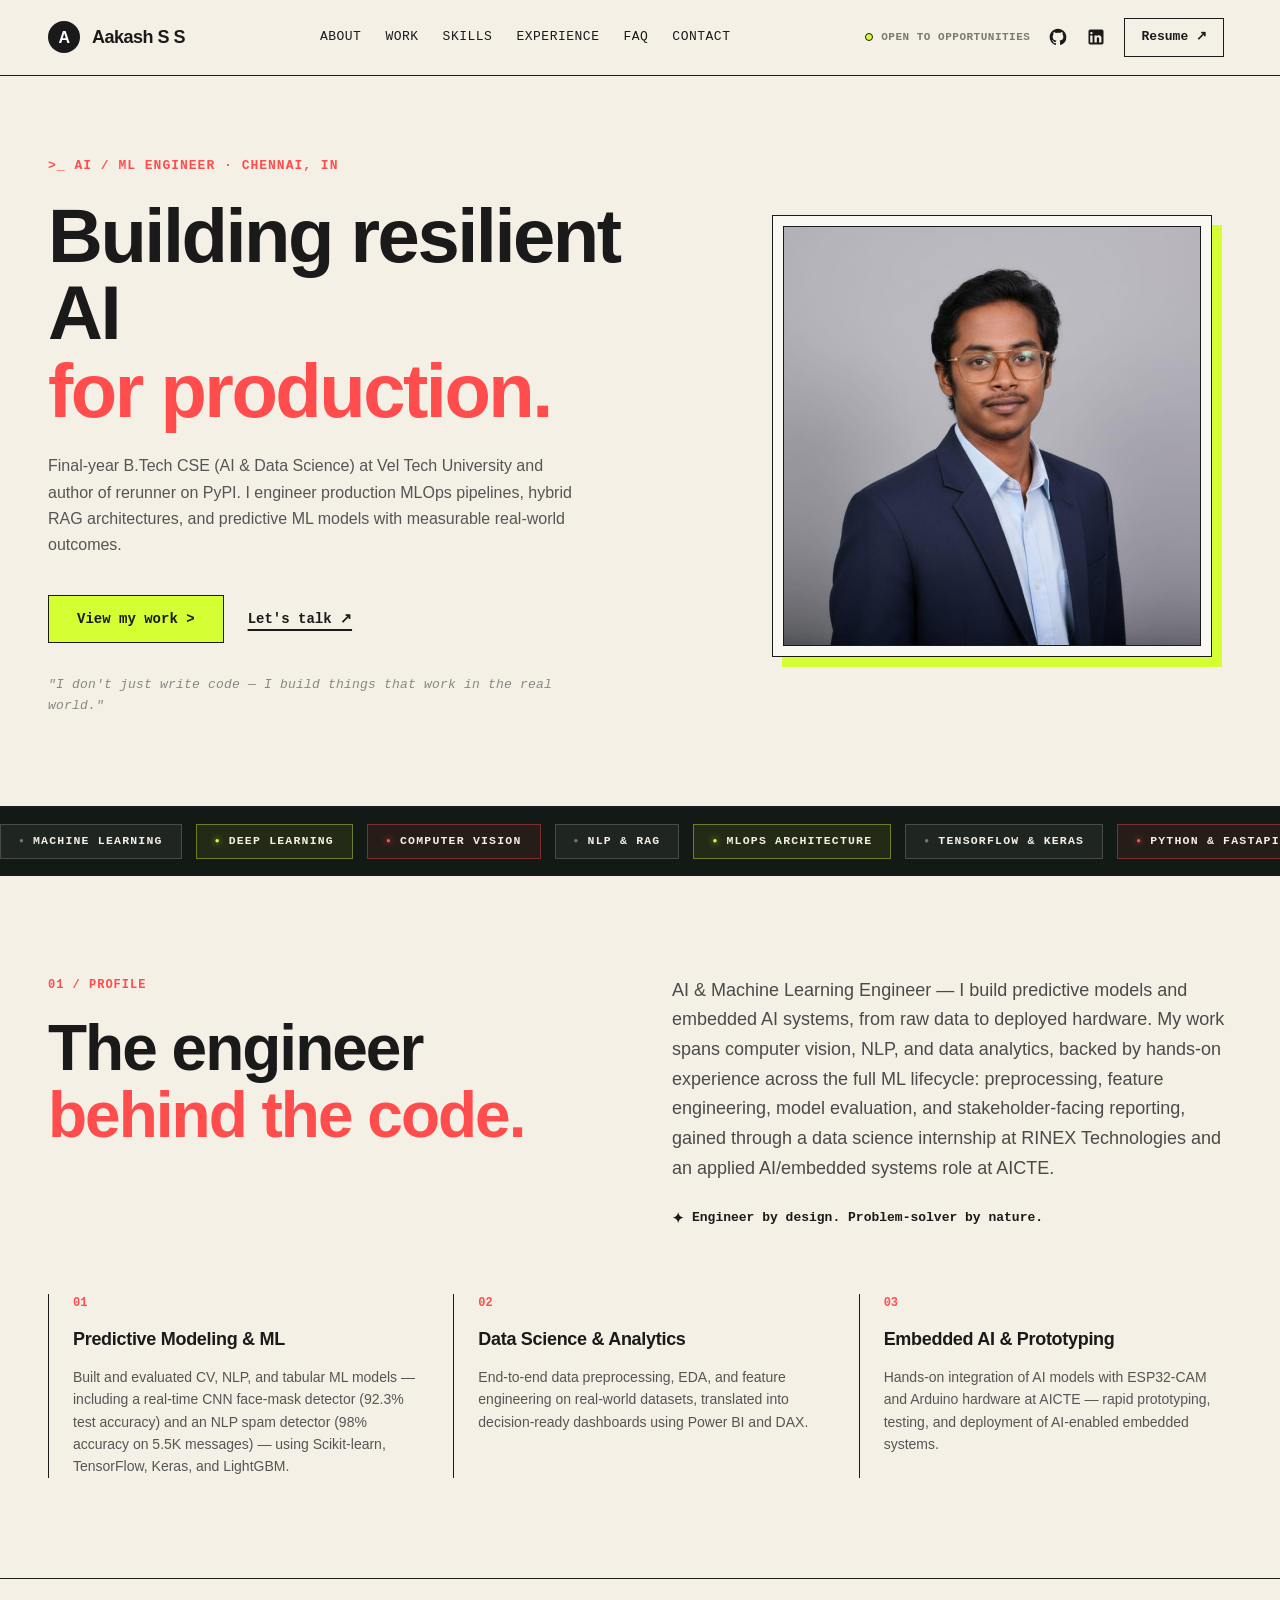
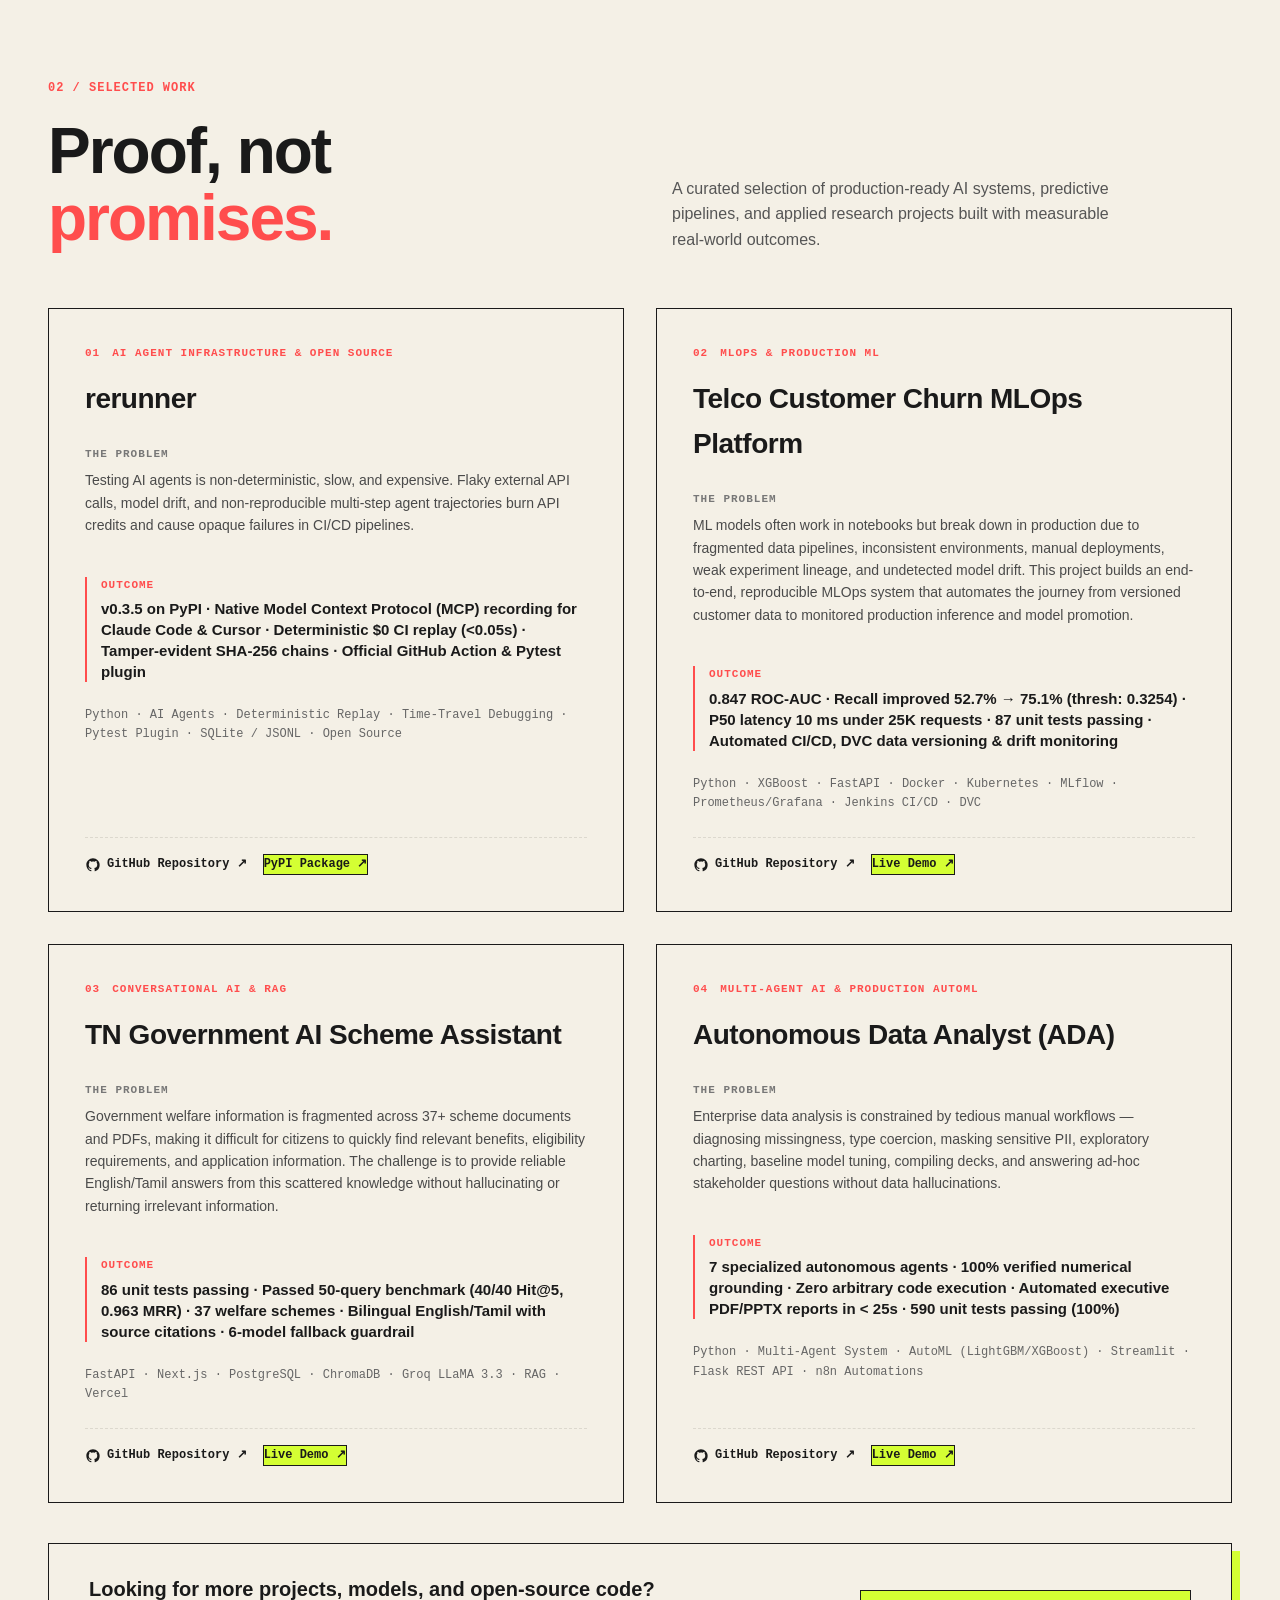
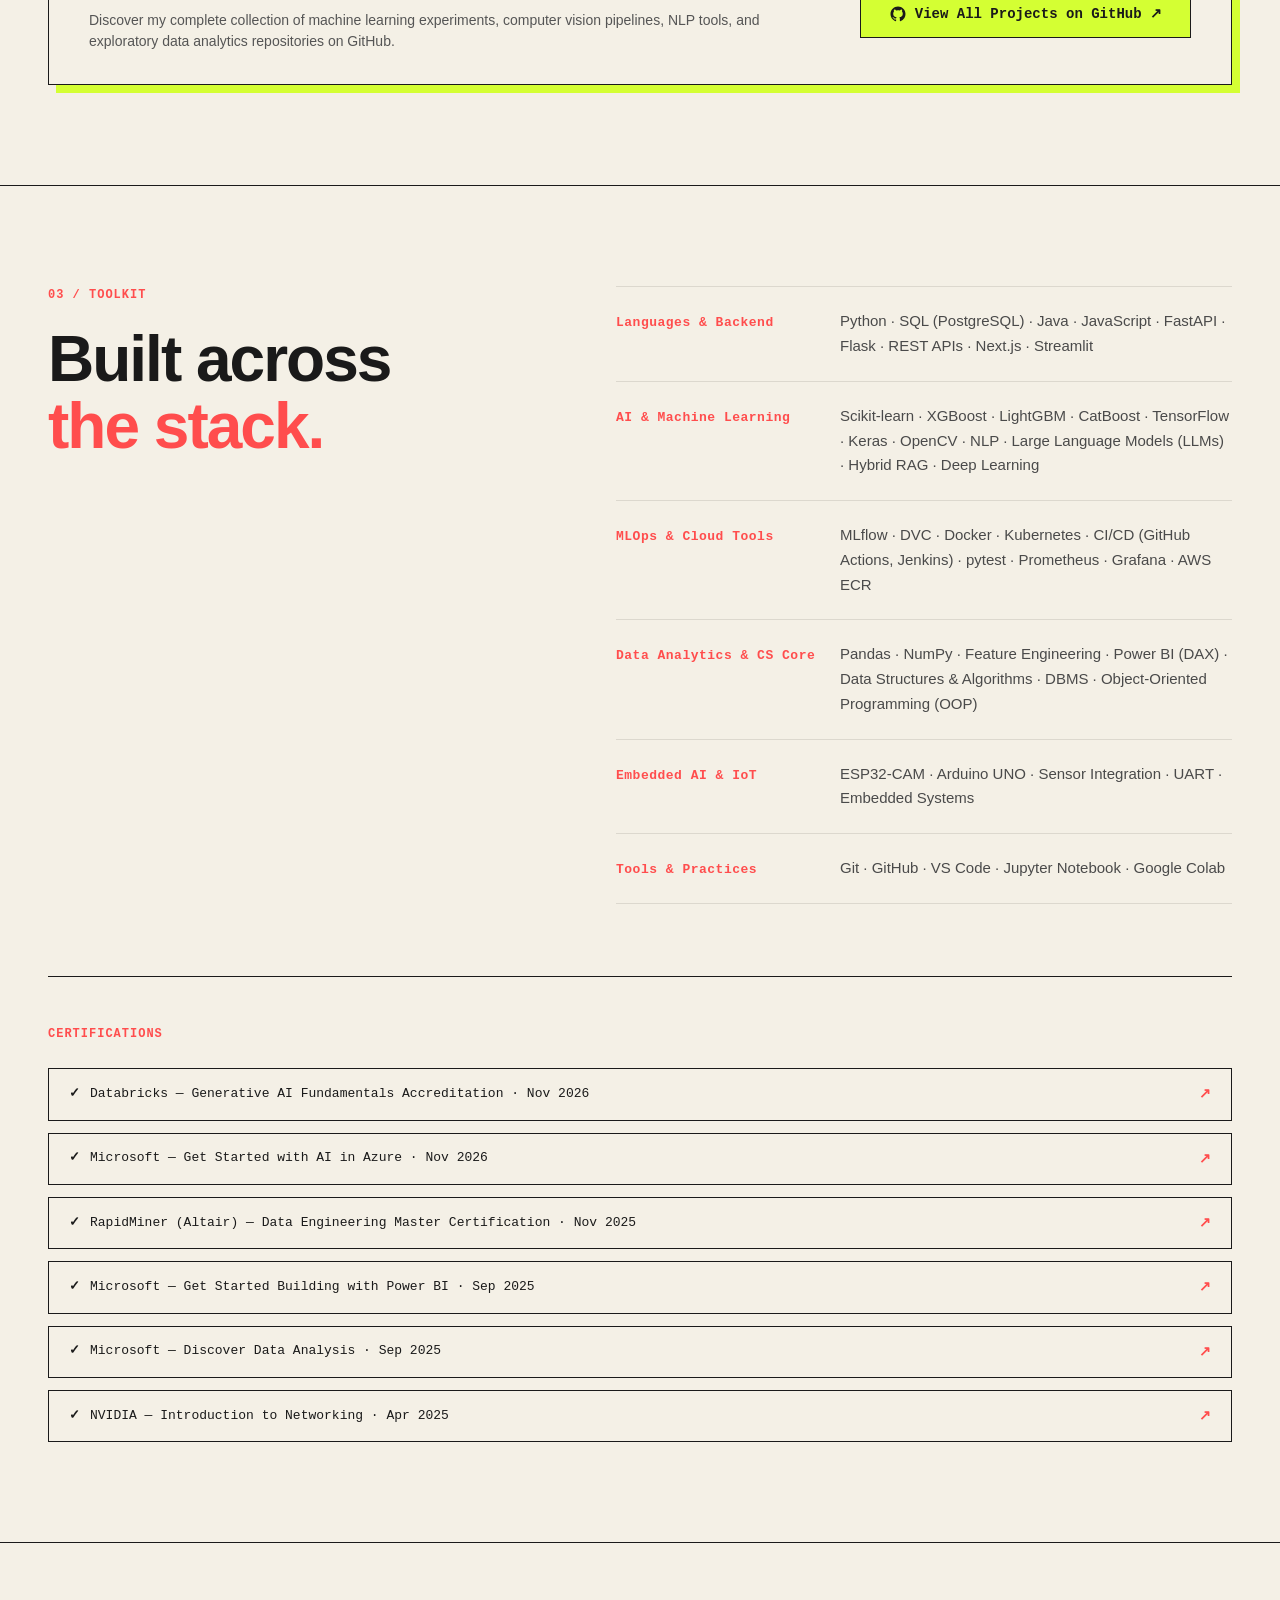
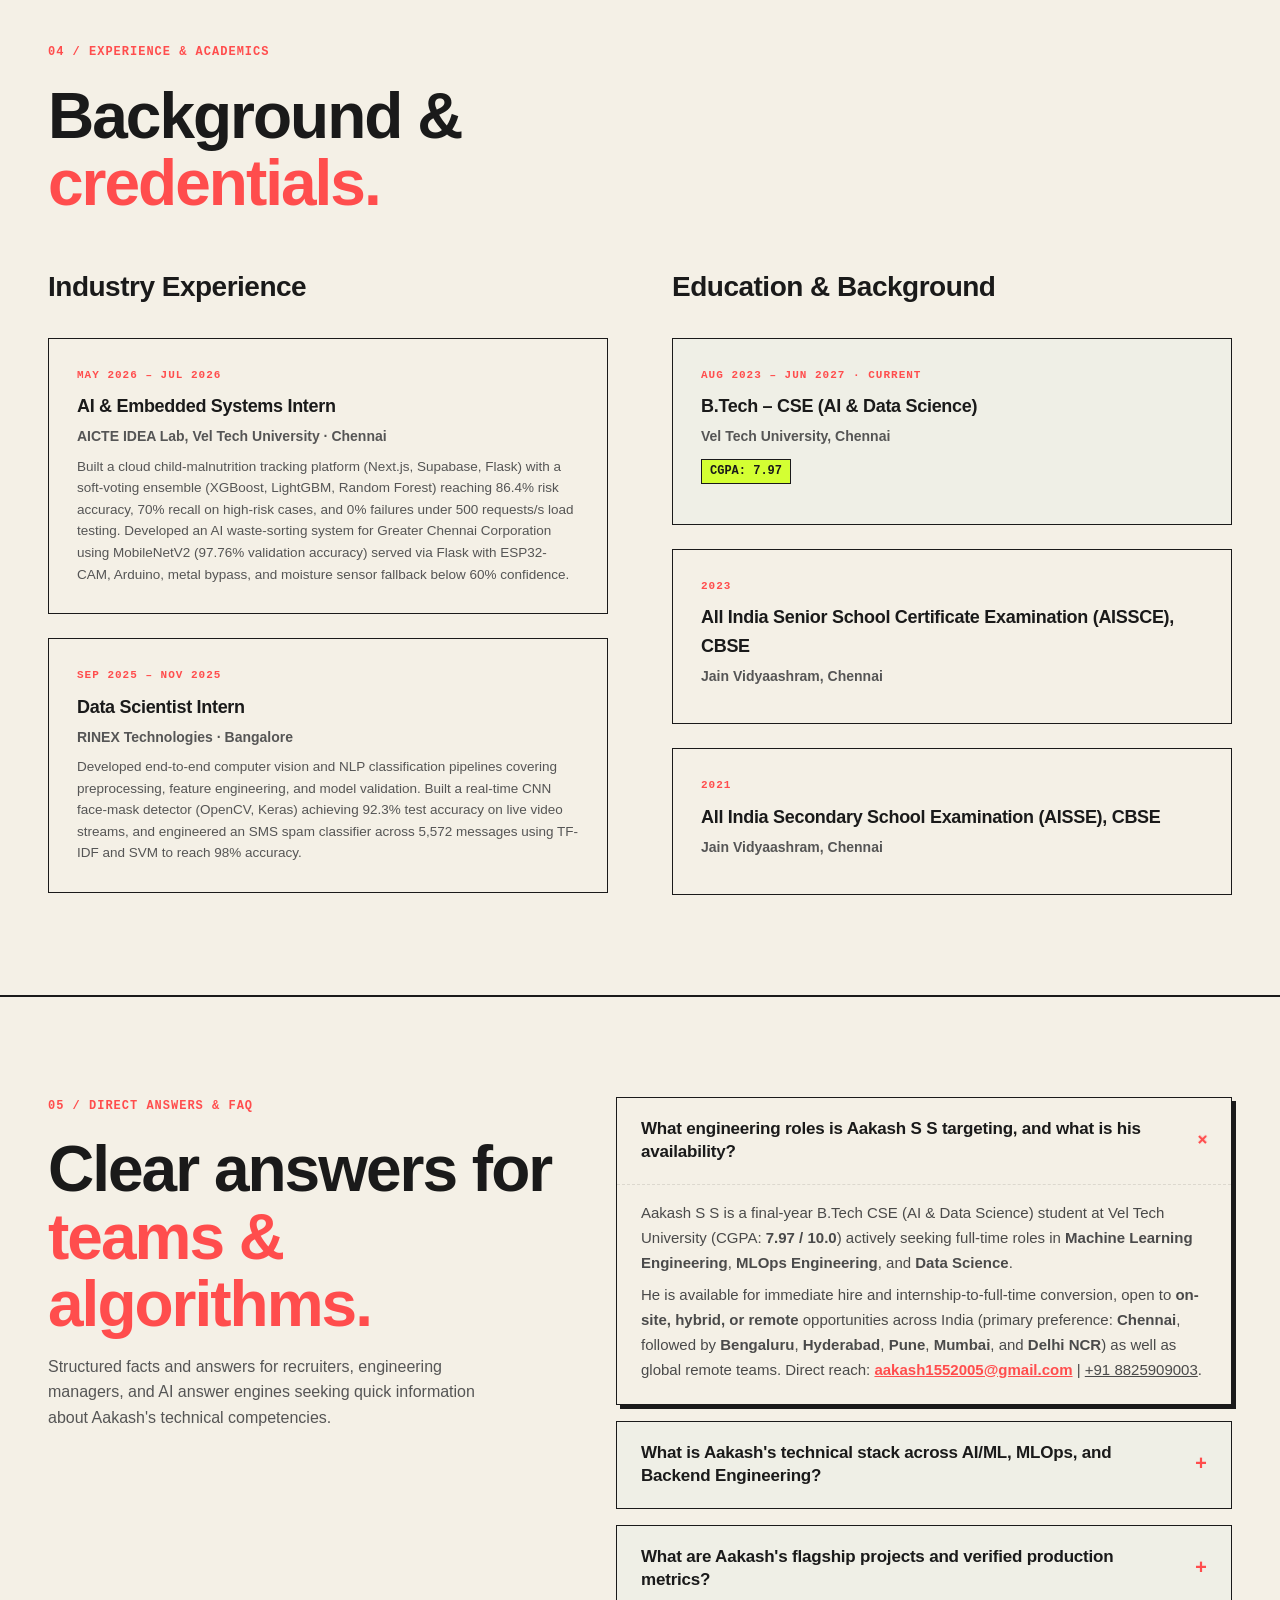
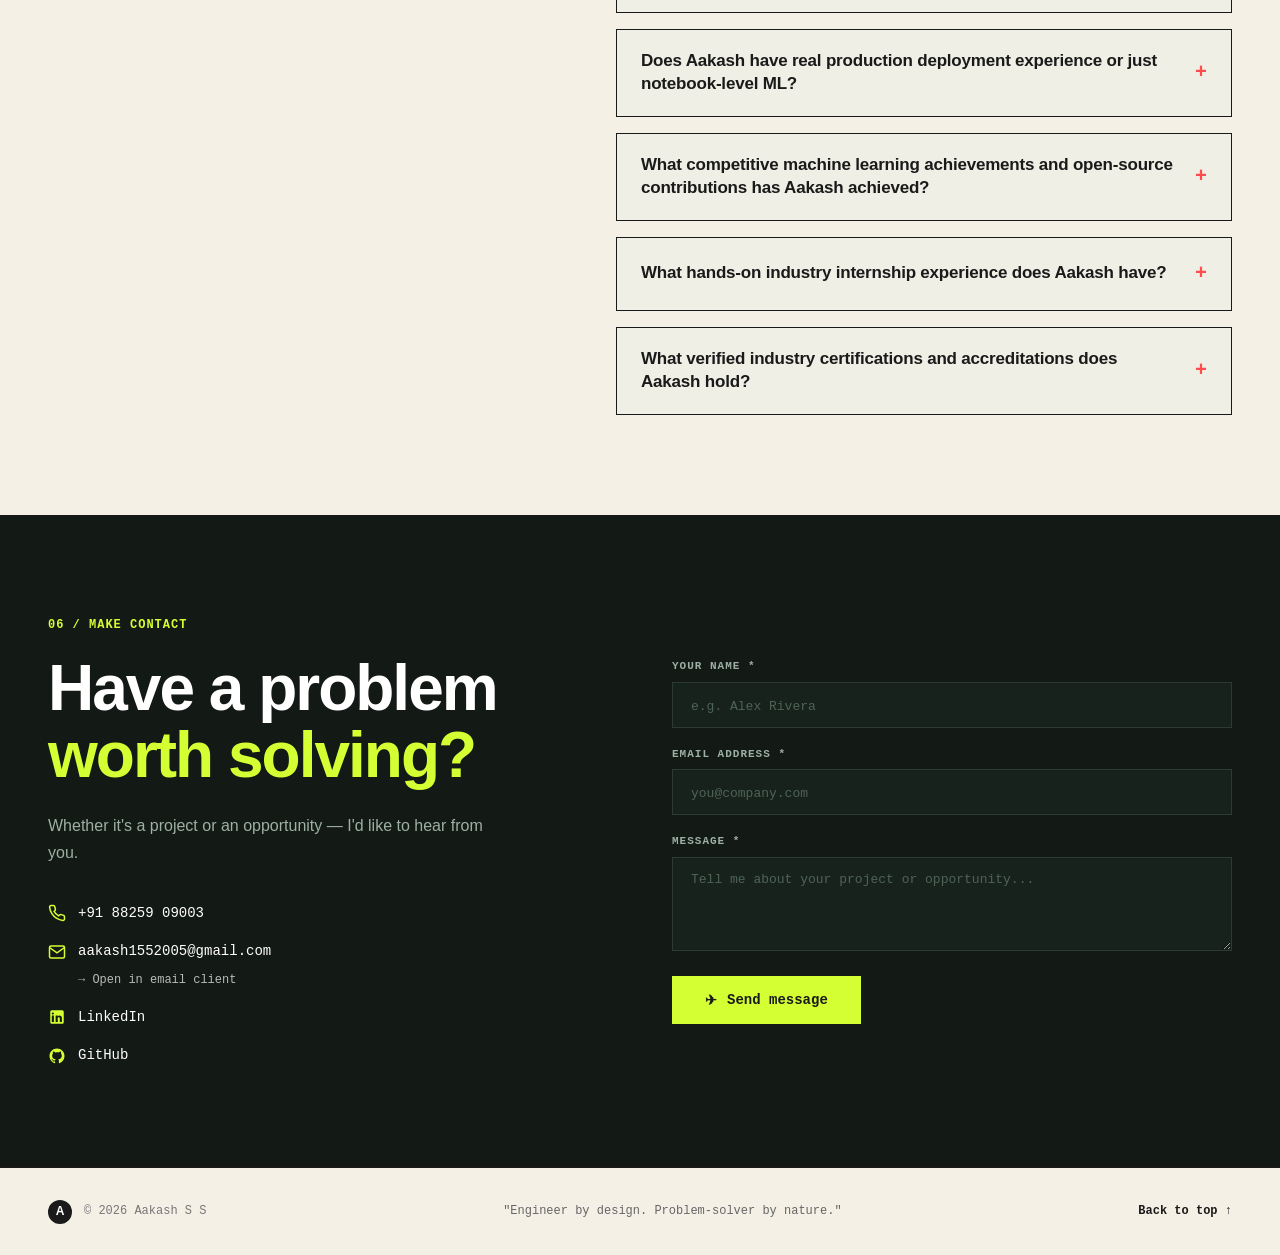
==== commit 1b11587e: "feat: update hero headline and bio to focus on resilient production AI and rerunner authoring" ====
--- a/index.html
+++ b/index.html
@@ -22,7 +22,7 @@
   <meta property="og:locale" content="en_US">
   <meta property="og:url" content="https://aakash1552005.github.io/">
   <meta property="og:title" content="Aakash S S | AI &amp; Machine Learning Engineer">
-  <meta property="og:description" content="Turning data into decisions. AI & Machine Learning Engineer specializing in Deep Learning, Computer Vision, MLOps, and Predictive Analytics.">
+  <meta property="og:description" content="Building resilient AI for production. Final-year B.Tech CSE (AI & Data Science) at Vel Tech University and author of rerunner on PyPI. Engineering production MLOps pipelines, hybrid RAG architectures, and predictive ML models.">
   <meta property="og:image" content="https://aakash1552005.github.io/headshot.jpg">
   <meta property="og:image:secure_url" content="https://aakash1552005.github.io/headshot.jpg">
   <meta property="og:image:width" content="1006">
@@ -33,7 +33,7 @@
   <!-- Twitter / X Meta -->
   <meta name="twitter:card" content="summary_large_image">
   <meta name="twitter:title" content="Aakash S S | AI &amp; ML Engineer">
-  <meta name="twitter:description" content="Turning data into decisions. AI & Machine Learning Engineer portfolio of Aakash S S.">
+  <meta name="twitter:description" content="Building resilient AI for production. Final-year B.Tech CSE (AI & Data Science) at Vel Tech University and author of rerunner on PyPI.">
   <meta name="twitter:image" content="https://aakash1552005.github.io/headshot.jpg">
   <meta name="twitter:image:alt" content="Aakash S S - AI &amp; Machine Learning Engineer">
 
@@ -329,12 +329,12 @@
           <div class="hero-eyebrow">&gt;_ AI / ML ENGINEER · CHENNAI, IN</div>
           
           <h1 class="hero-title">
-            Turning data<br>
-            <span class="highlight-coral">into decisions.</span>
+            Building resilient AI<br>
+            <span class="highlight-coral">for production.</span>
           </h1>
 
           <p class="hero-description">
-            B.Tech – CSE (AI &amp; Data Science) at Vel Tech University. I build practical AI systems, computer vision models, and data analytics pipelines — transforming data into measurable business outcomes.
+            Final-year B.Tech CSE (AI &amp; Data Science) at Vel Tech University and author of rerunner on PyPI. I engineer production MLOps pipelines, hybrid RAG architectures, and predictive ML models with measurable real-world outcomes.
           </p>
 
           <!-- Button and Link Alignment Container -->
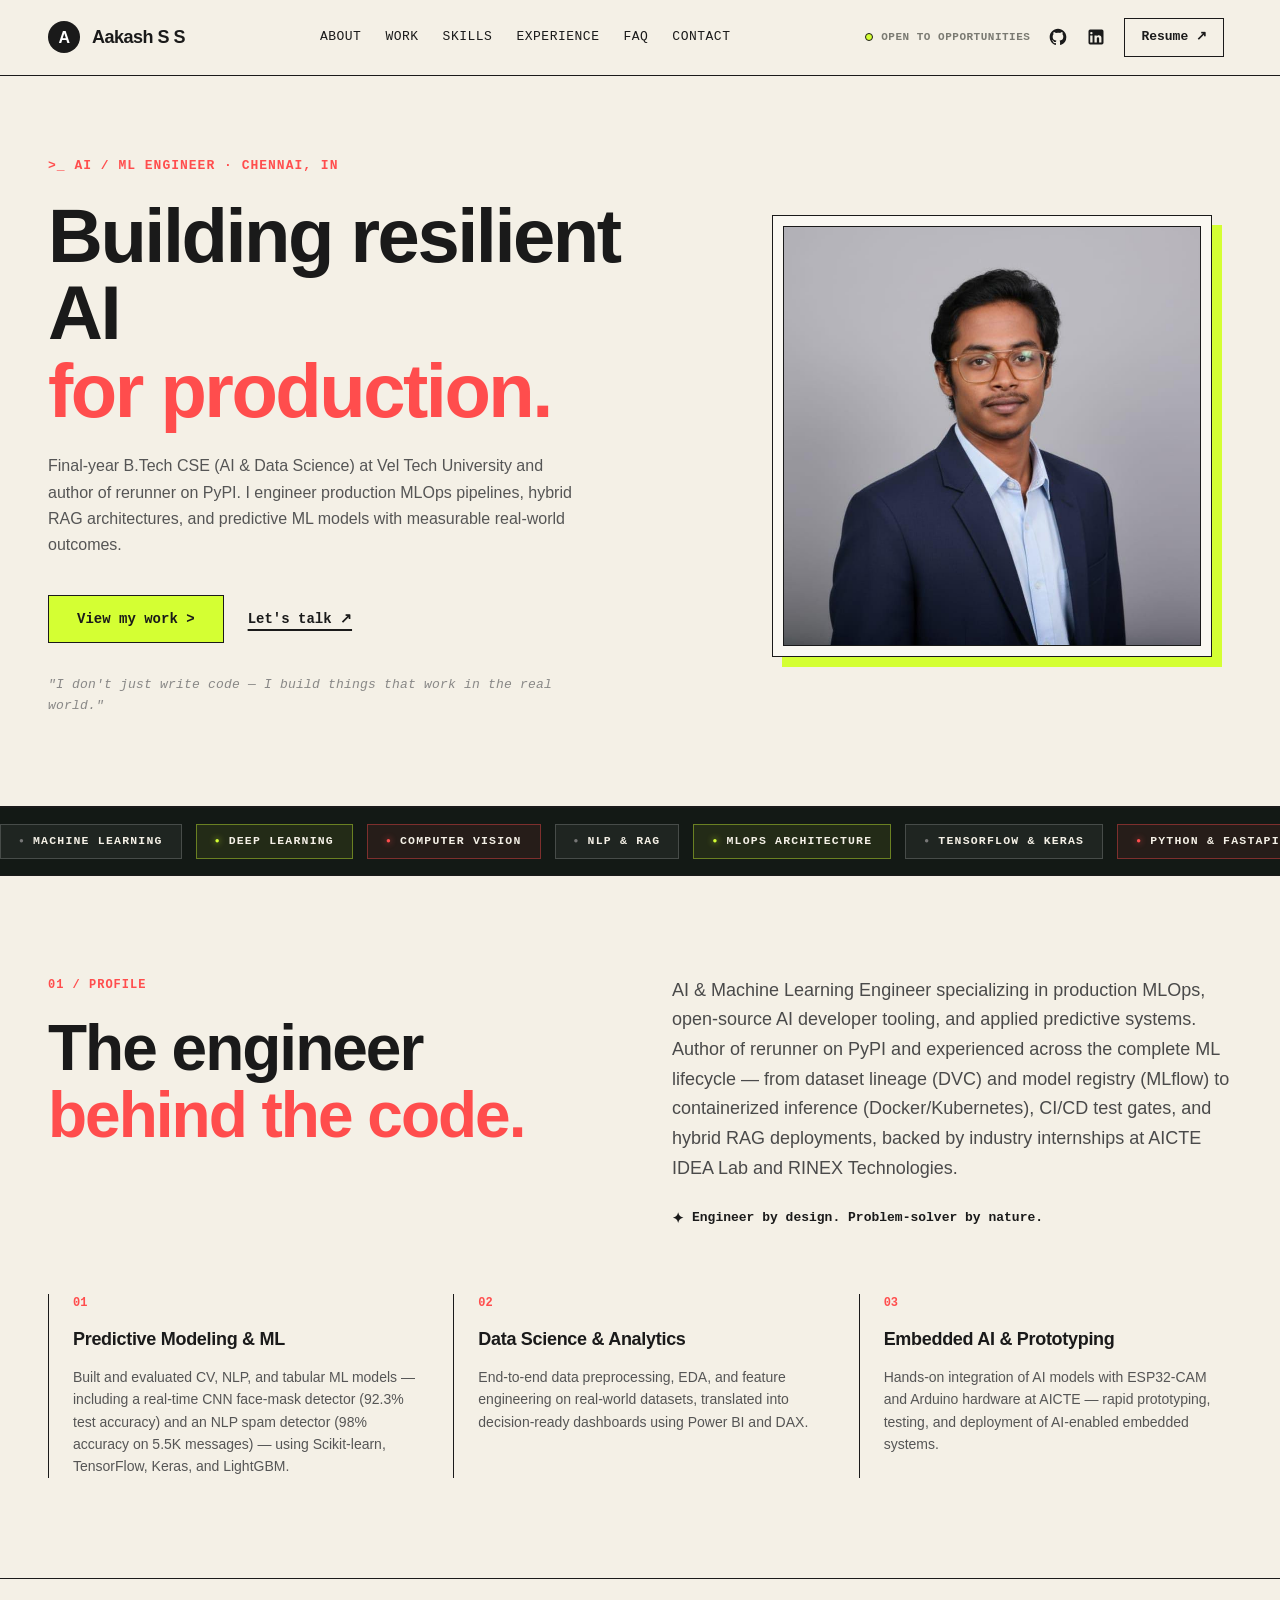
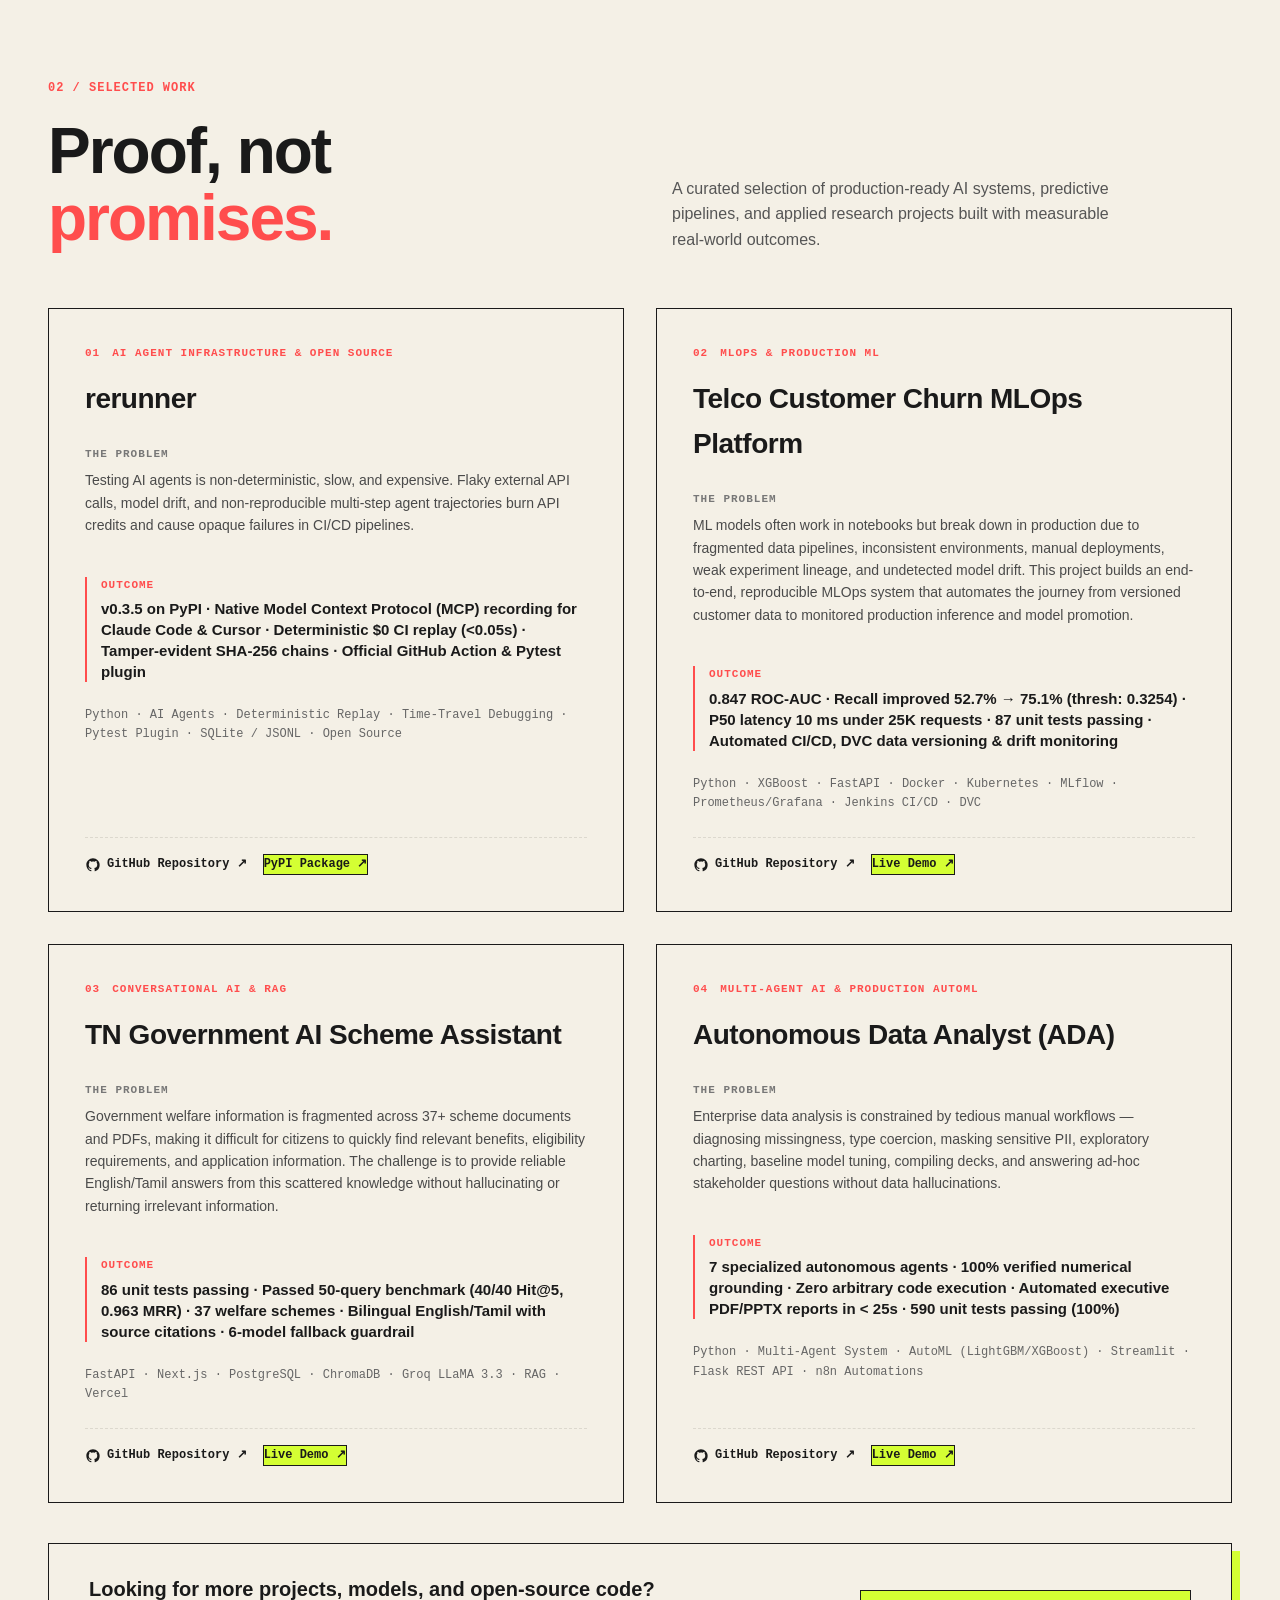
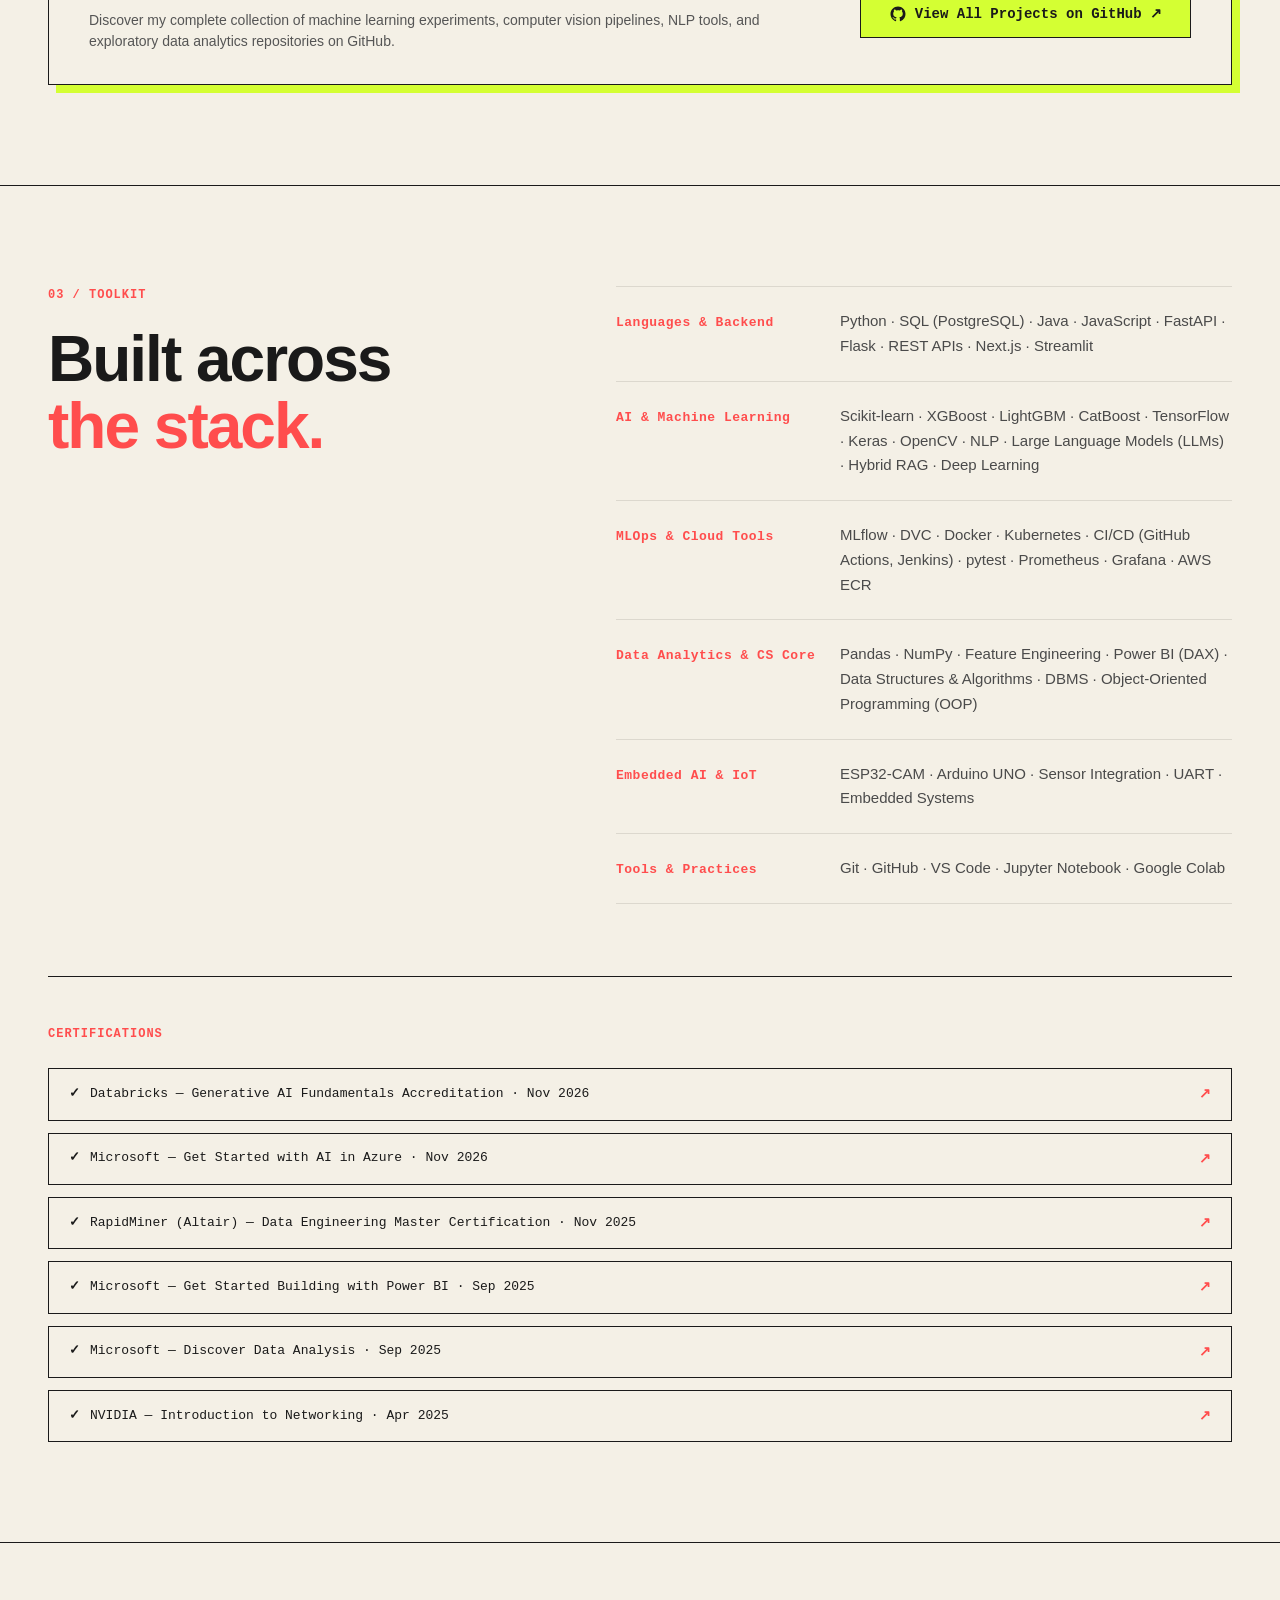
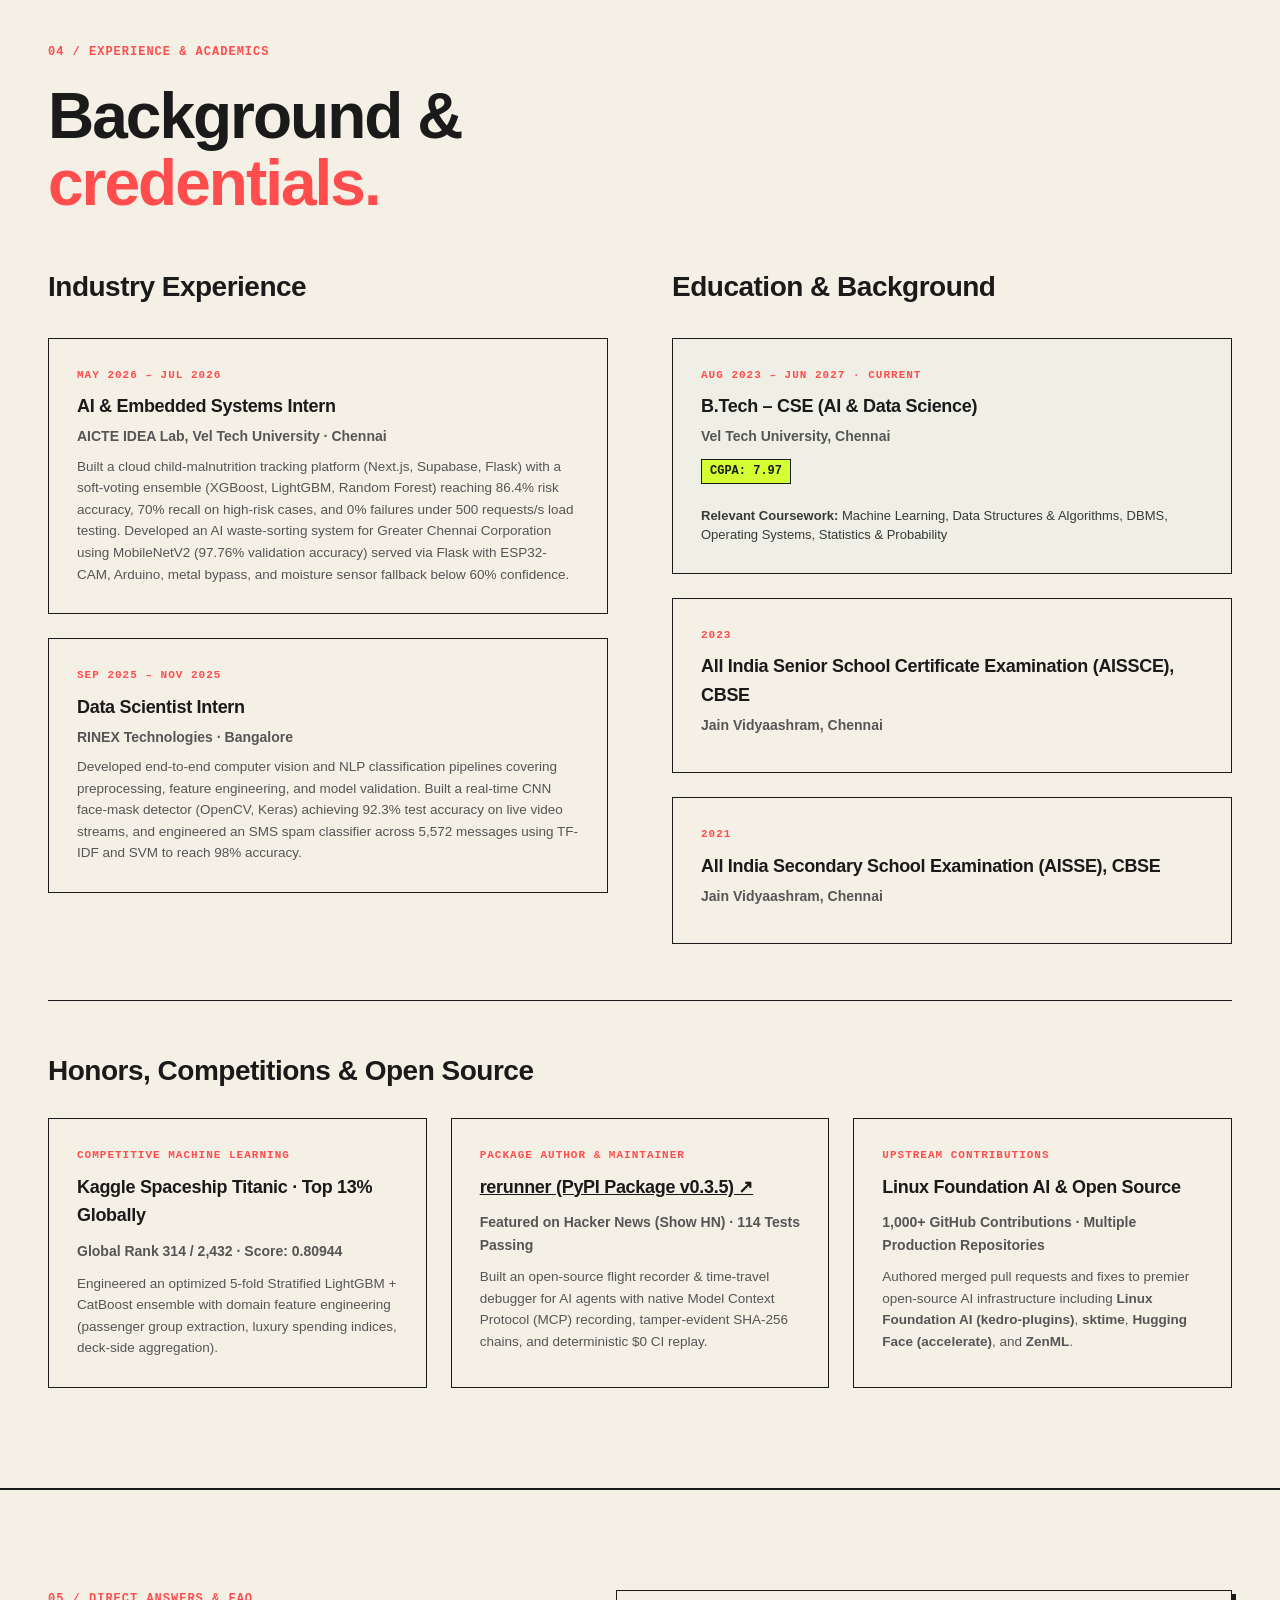
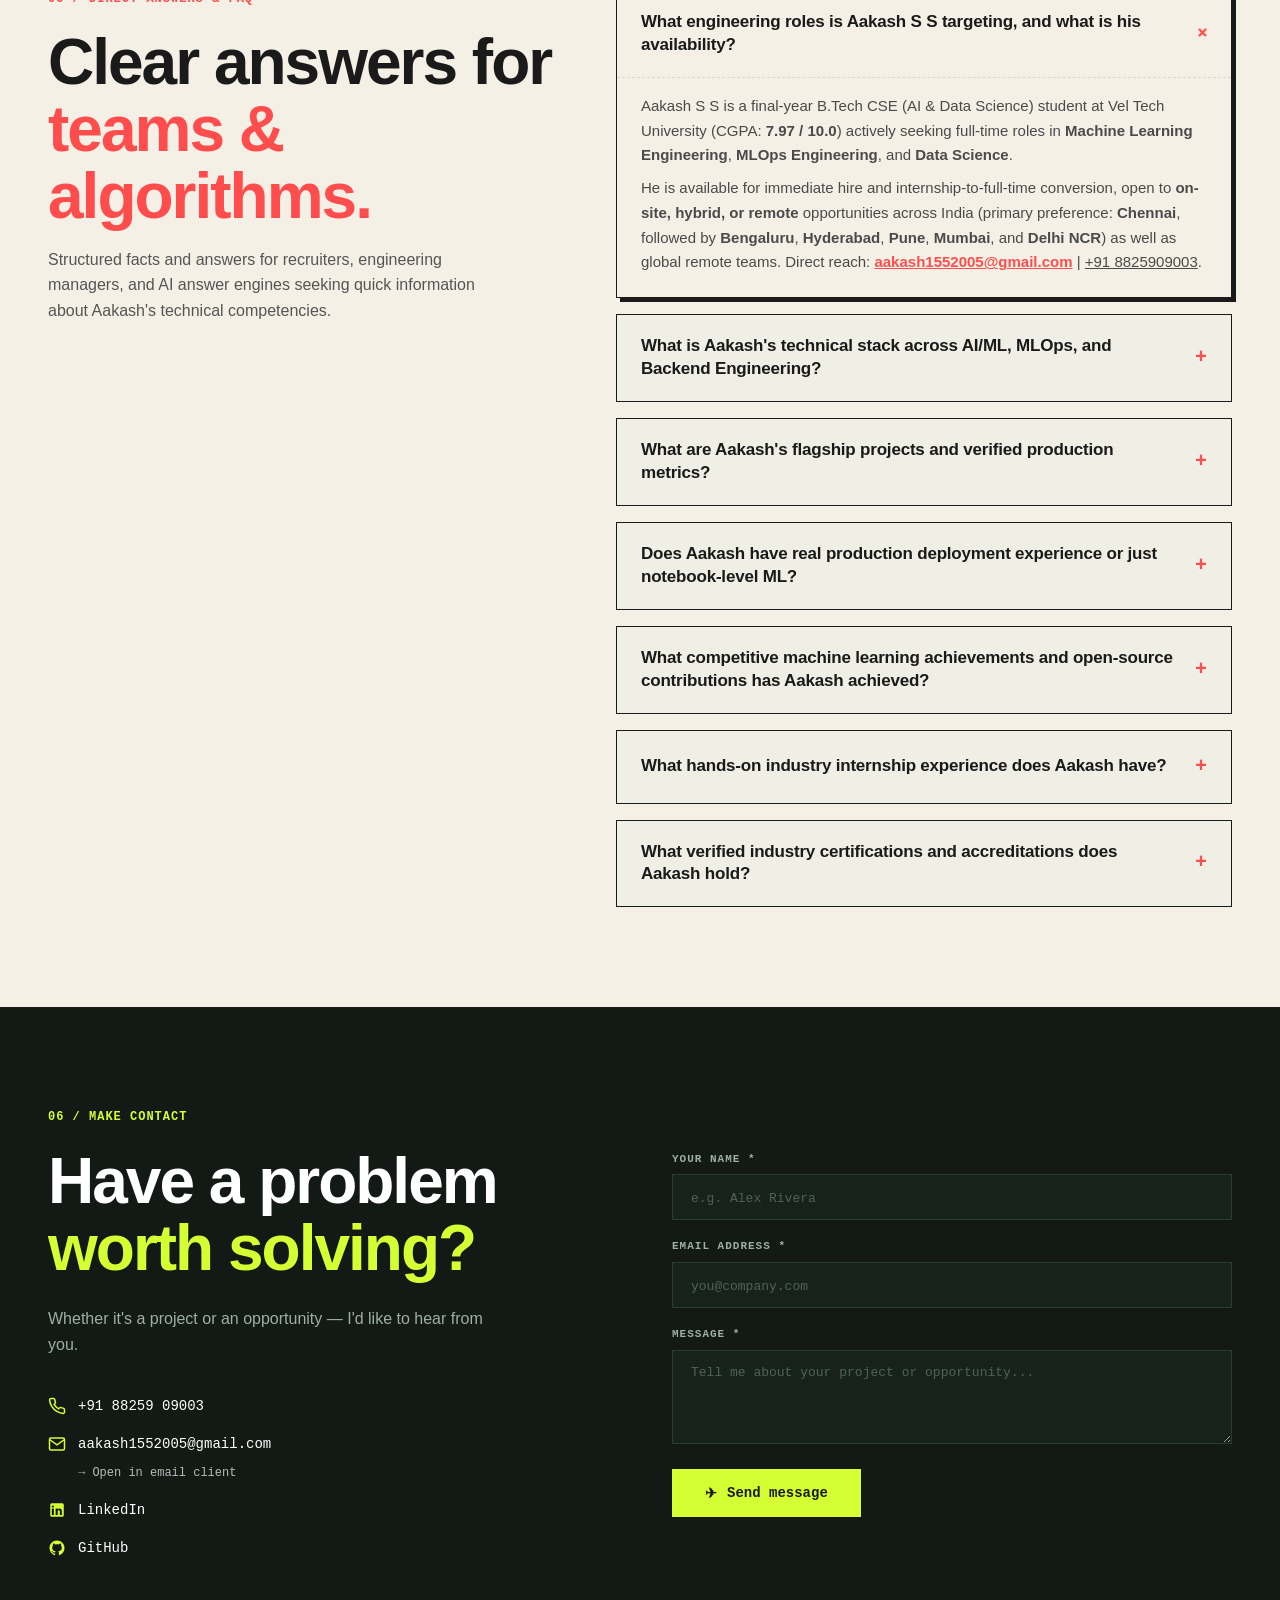
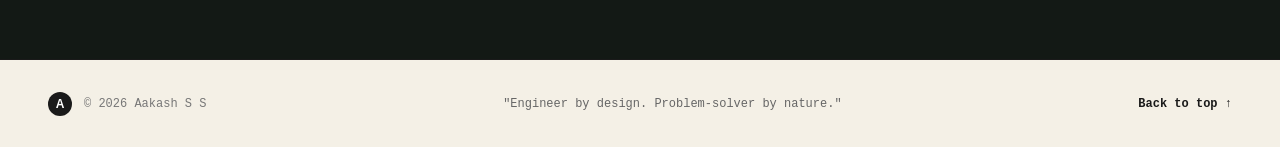
==== commit 5ad6ad5a: "feat: sync llms.txt context, add Honors & Open Source section, update Profile bio and coursework" ====
--- a/index.html
+++ b/index.html
@@ -414,7 +414,7 @@
           <!-- Right Column -->
           <div class="profile-right">
             <p class="profile-bio">
-              AI &amp; Machine Learning Engineer — I build predictive models and embedded AI systems, from raw data to deployed hardware. My work spans computer vision, NLP, and data analytics, backed by hands-on experience across the full ML lifecycle: preprocessing, feature engineering, model evaluation, and stakeholder-facing reporting, gained through a data science internship at RINEX Technologies and an applied AI/embedded systems role at AICTE.
+              AI &amp; Machine Learning Engineer specializing in production MLOps, open-source AI developer tooling, and applied predictive systems. Author of rerunner on PyPI and experienced across the complete ML lifecycle — from dataset lineage (DVC) and model registry (MLflow) to containerized inference (Docker/Kubernetes), CI/CD test gates, and hybrid RAG deployments, backed by industry internships at AICTE IDEA Lab and RINEX Technologies.
             </p>
             <div class="profile-mantra">
               <span class="sparkle-icon">✦</span> Engineer by design. Problem-solver by nature.
@@ -808,6 +808,9 @@
                 <h4 class="timeline-role">B.Tech – CSE (AI &amp; Data Science)</h4>
                 <div class="timeline-org">Vel Tech University, Chennai</div>
                 <div class="timeline-gpa">CGPA: 7.97</div>
+                <p class="timeline-coursework" style="margin-top: 10px; font-size: 13px; opacity: 0.85; line-height: 1.5;">
+                  <strong>Relevant Coursework:</strong> Machine Learning, Data Structures &amp; Algorithms, DBMS, Operating Systems, Statistics &amp; Probability
+                </p>
               </div>
 
               <!-- Edu 2: AISSCE -->
@@ -823,6 +826,42 @@
                 <h4 class="timeline-role">All India Secondary School Examination (AISSE), CBSE</h4>
                 <div class="timeline-org">Jain Vidyaashram, Chennai</div>
               </div>
+            </div>
+          </div>
+        </div>
+
+        <!-- Honors, Competitions & Open Source Grid -->
+        <div class="honors-block" style="margin-top: 56px; border-top: 1px solid var(--border-black); padding-top: 48px;">
+          <h3 class="section-subheading" style="margin-bottom: 24px;">Honors, Competitions &amp; Open Source</h3>
+          <div class="honors-grid" style="display: grid; grid-template-columns: repeat(auto-fit, minmax(300px, 1fr)); gap: 24px;">
+            <!-- Honor 1: Kaggle -->
+            <div class="timeline-card">
+              <div class="timeline-period" style="color: var(--accent-coral);">COMPETITIVE MACHINE LEARNING</div>
+              <h4 class="timeline-role" style="margin: 6px 0 10px;">Kaggle Spaceship Titanic · Top 13% Globally</h4>
+              <div class="timeline-org" style="margin-bottom: 10px;">Global Rank 314 / 2,432 · Score: 0.80944</div>
+              <p class="timeline-desc">
+                Engineered an optimized 5-fold Stratified LightGBM + CatBoost ensemble with domain feature engineering (passenger group extraction, luxury spending indices, deck-side aggregation).
+              </p>
+            </div>
+
+            <!-- Honor 2: Open Source PyPI -->
+            <div class="timeline-card">
+              <div class="timeline-period" style="color: var(--accent-coral);">PACKAGE AUTHOR &amp; MAINTAINER</div>
+              <h4 class="timeline-role" style="margin: 6px 0 10px;"><a href="https://pypi.org/project/rerunner/" target="_blank" rel="noopener noreferrer" style="color: inherit; text-decoration: underline;">rerunner (PyPI Package v0.3.5) ↗</a></h4>
+              <div class="timeline-org" style="margin-bottom: 10px;">Featured on Hacker News (Show HN) · 114 Tests Passing</div>
+              <p class="timeline-desc">
+                Built an open-source flight recorder &amp; time-travel debugger for AI agents with native Model Context Protocol (MCP) recording, tamper-evident SHA-256 chains, and deterministic $0 CI replay.
+              </p>
+            </div>
+
+            <!-- Honor 3: Upstream Open Source -->
+            <div class="timeline-card">
+              <div class="timeline-period" style="color: var(--accent-coral);">UPSTREAM CONTRIBUTIONS</div>
+              <h4 class="timeline-role" style="margin: 6px 0 10px;">Linux Foundation AI &amp; Open Source</h4>
+              <div class="timeline-org" style="margin-bottom: 10px;">1,000+ GitHub Contributions · Multiple Production Repositories</div>
+              <p class="timeline-desc">
+                Authored merged pull requests and fixes to premier open-source AI infrastructure including <strong>Linux Foundation AI (kedro-plugins)</strong>, <strong>sktime</strong>, <strong>Hugging Face (accelerate)</strong>, and <strong>ZenML</strong>.
+              </p>
             </div>
           </div>
         </div>
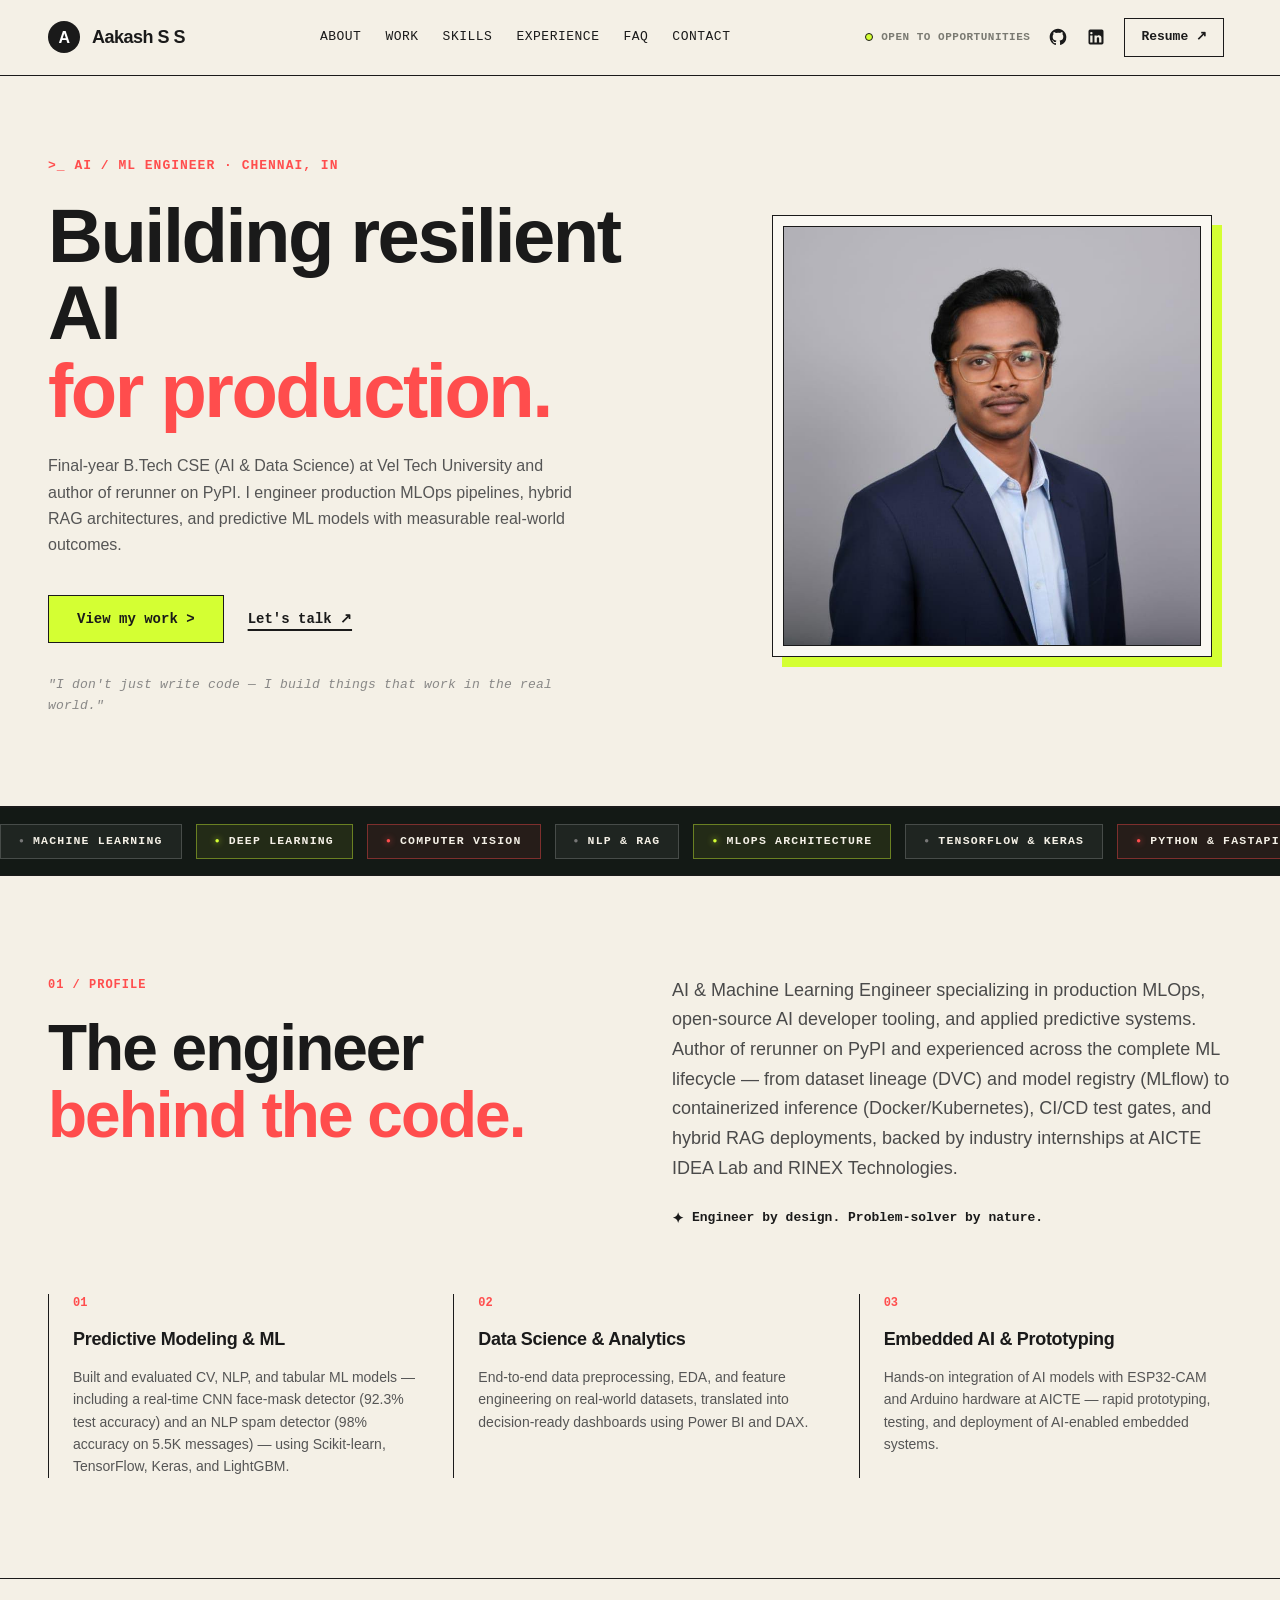
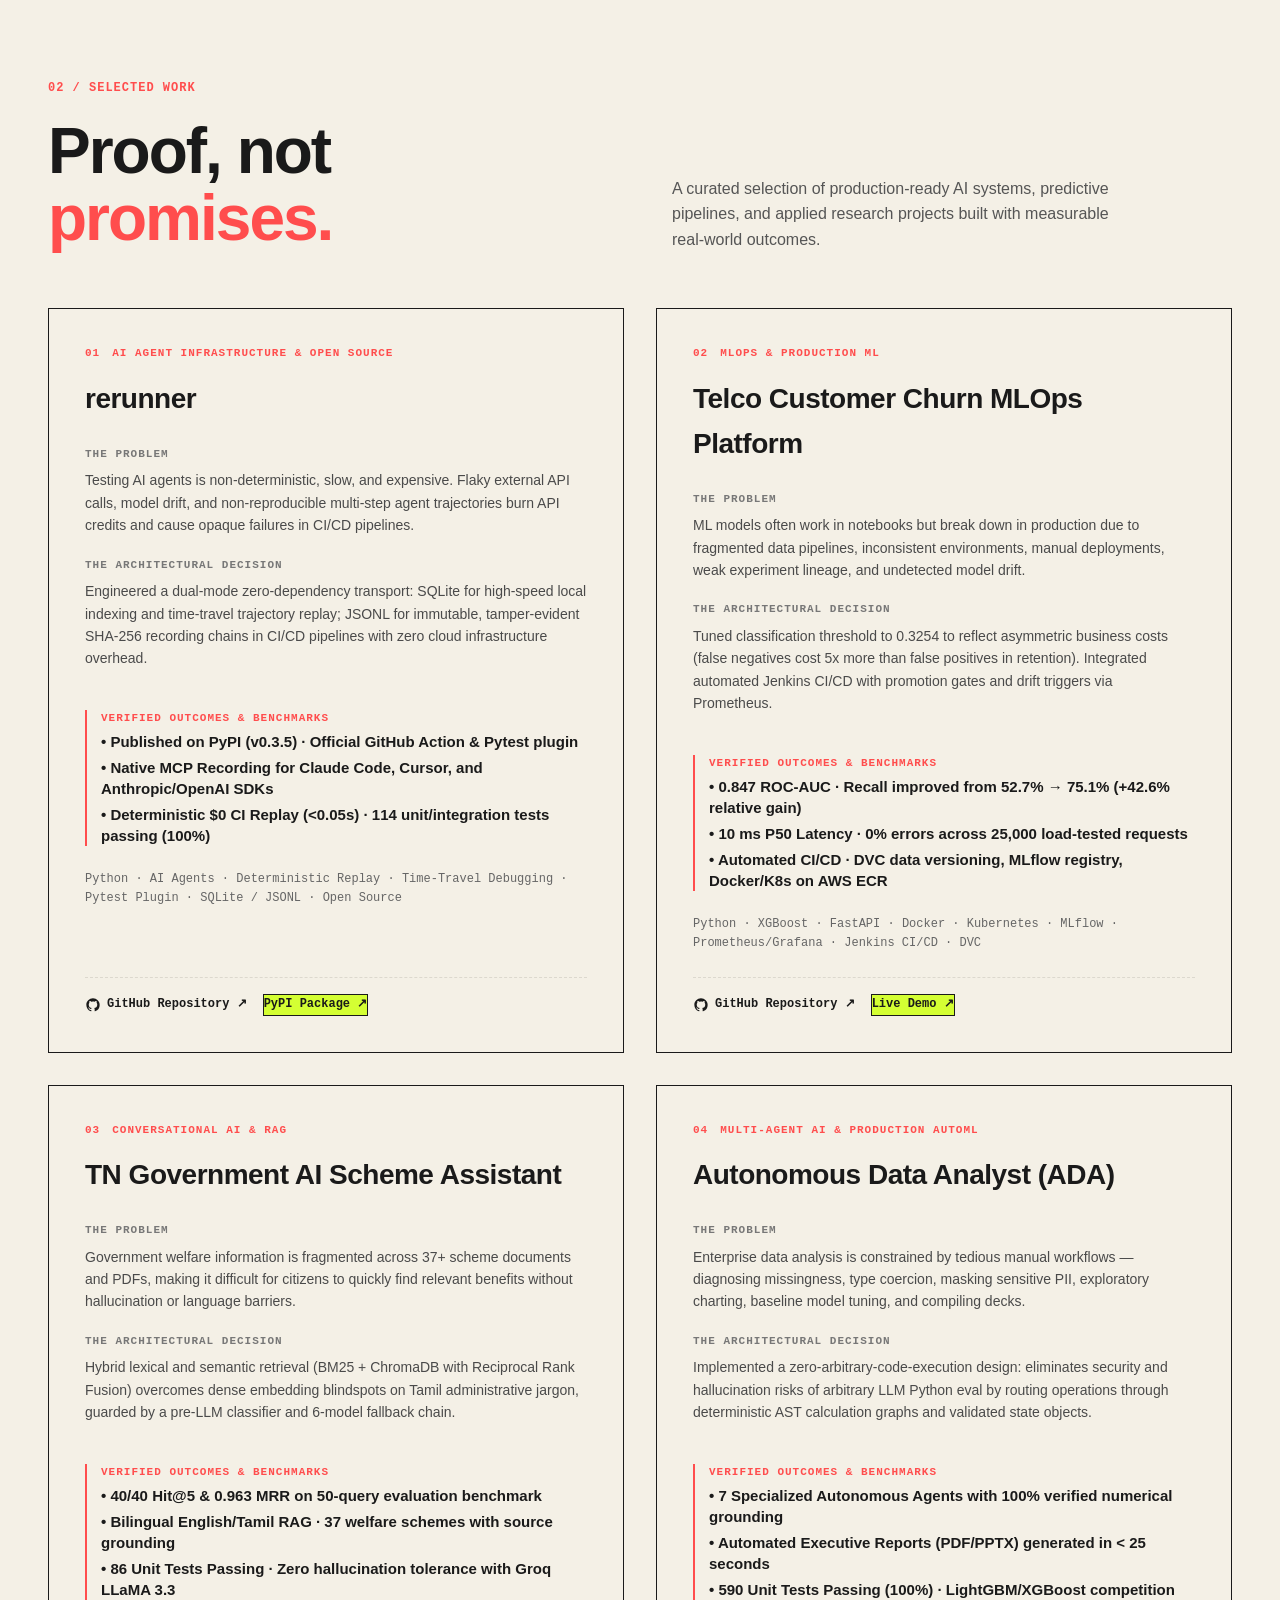
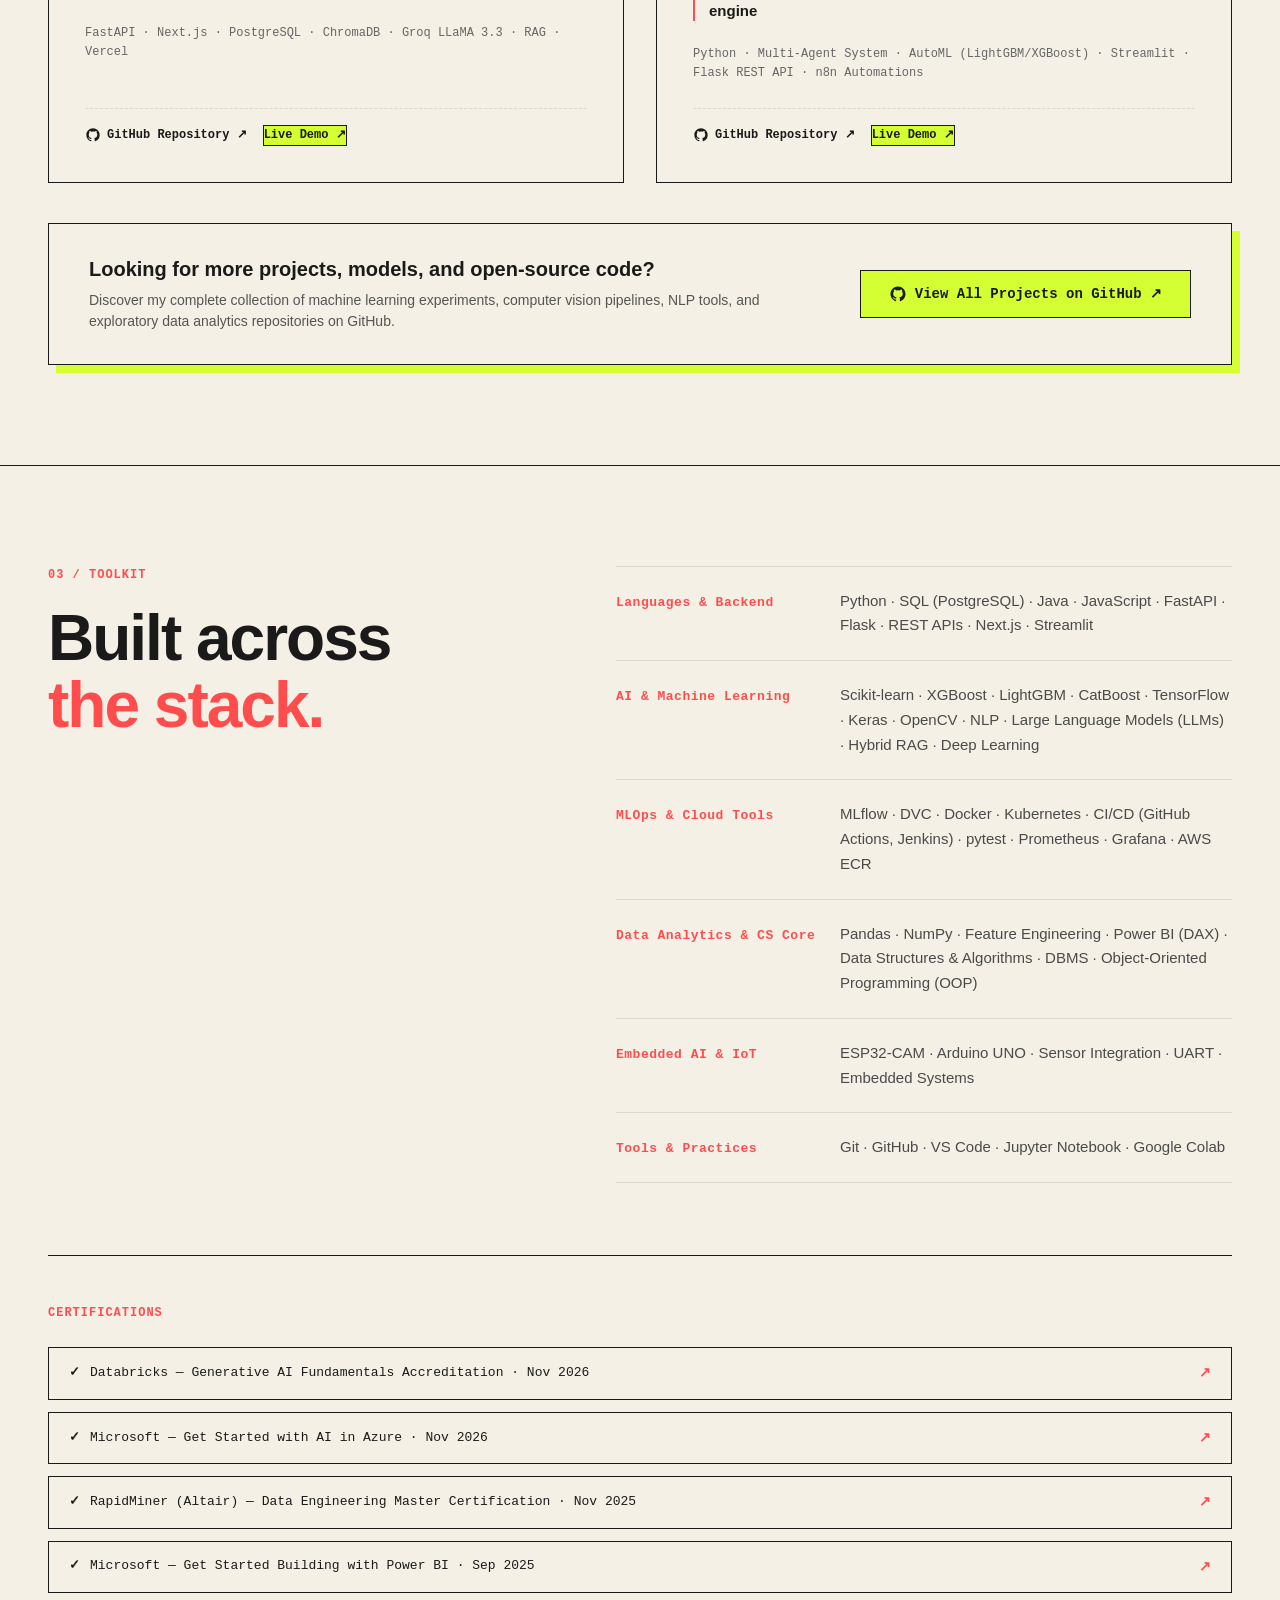
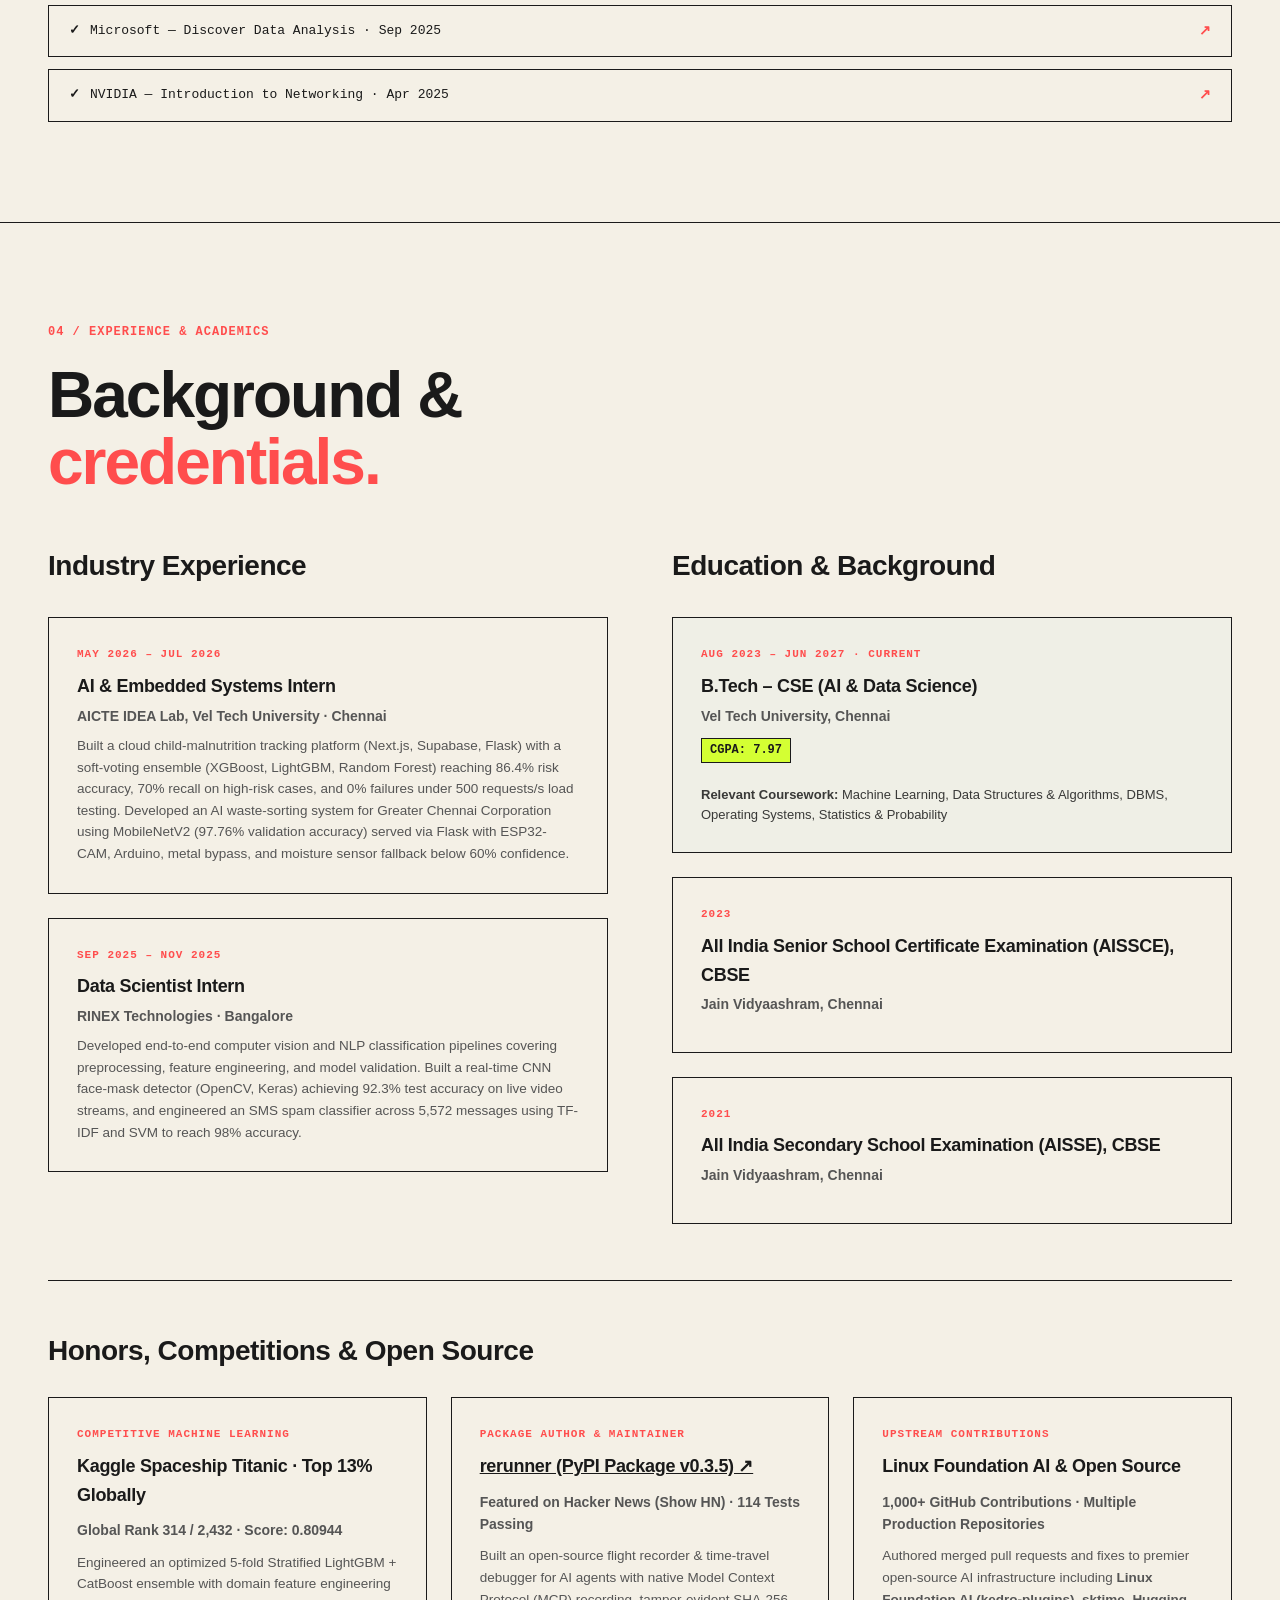
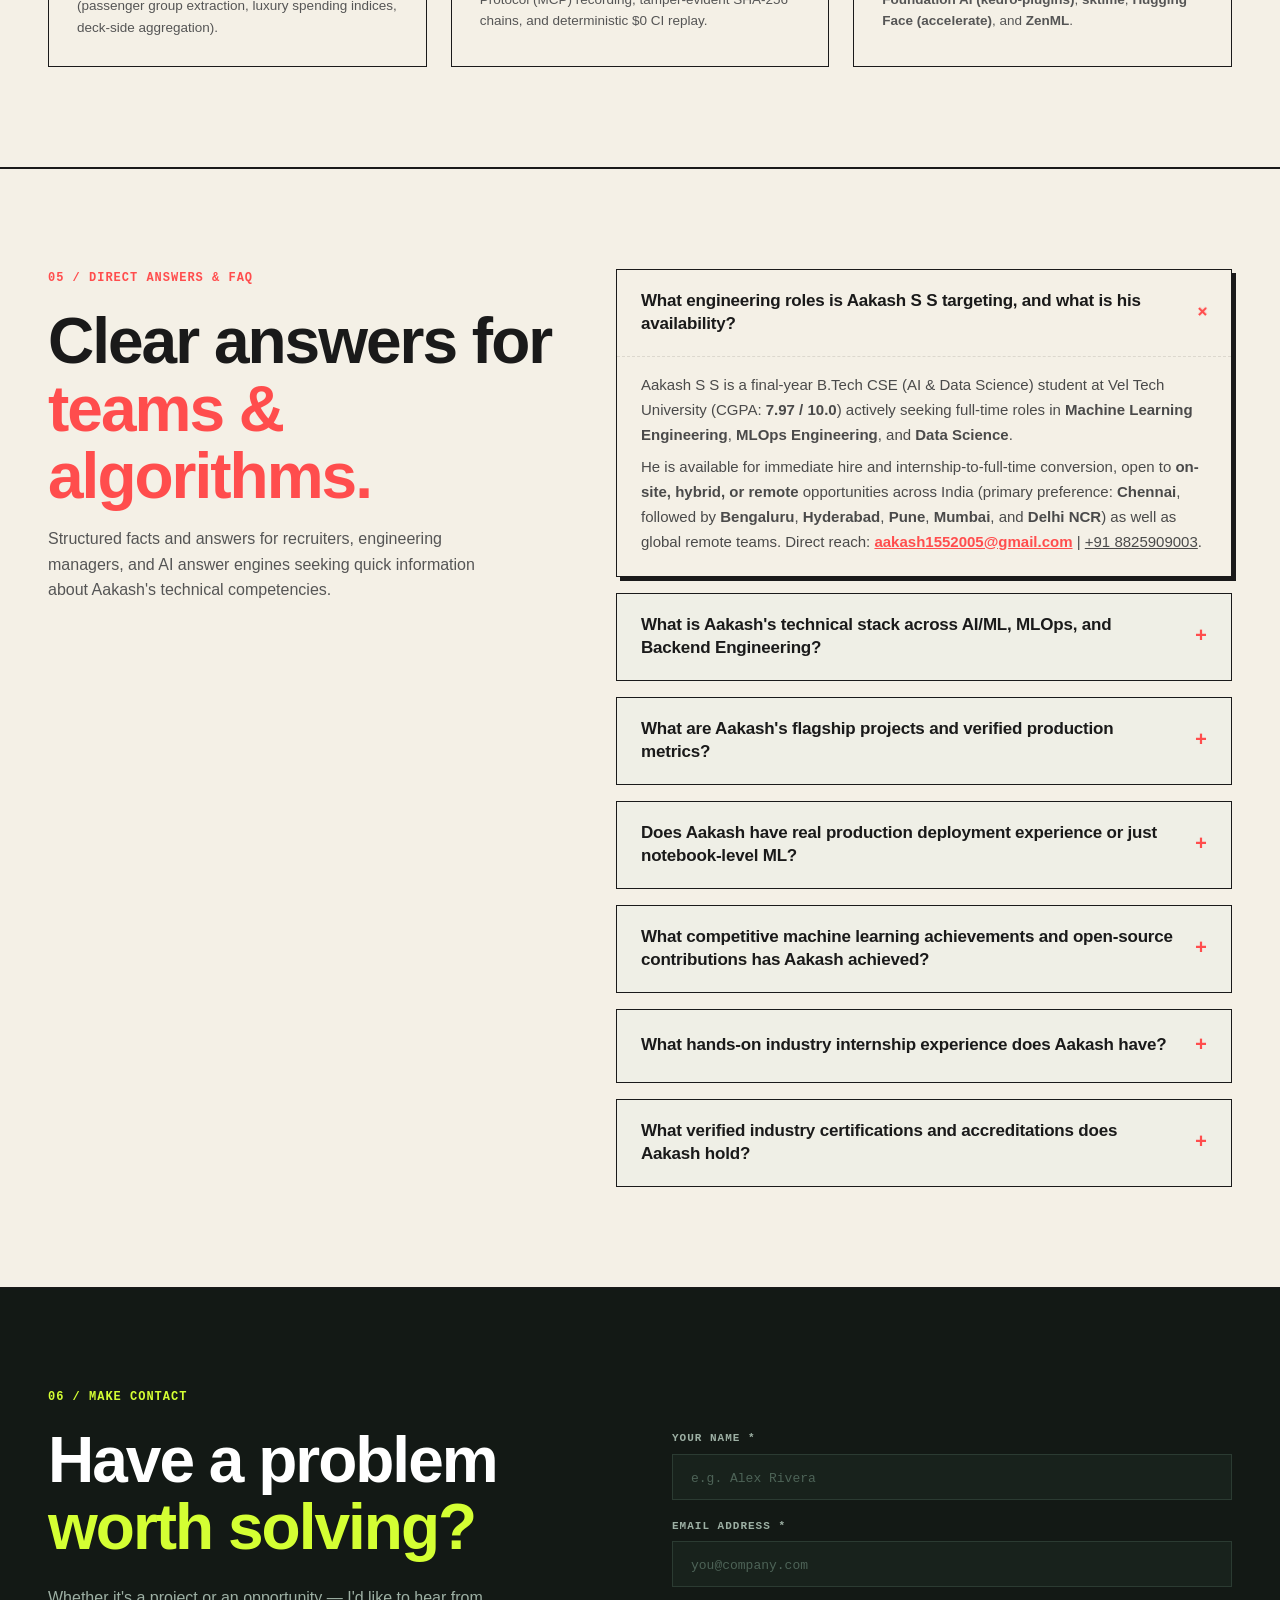
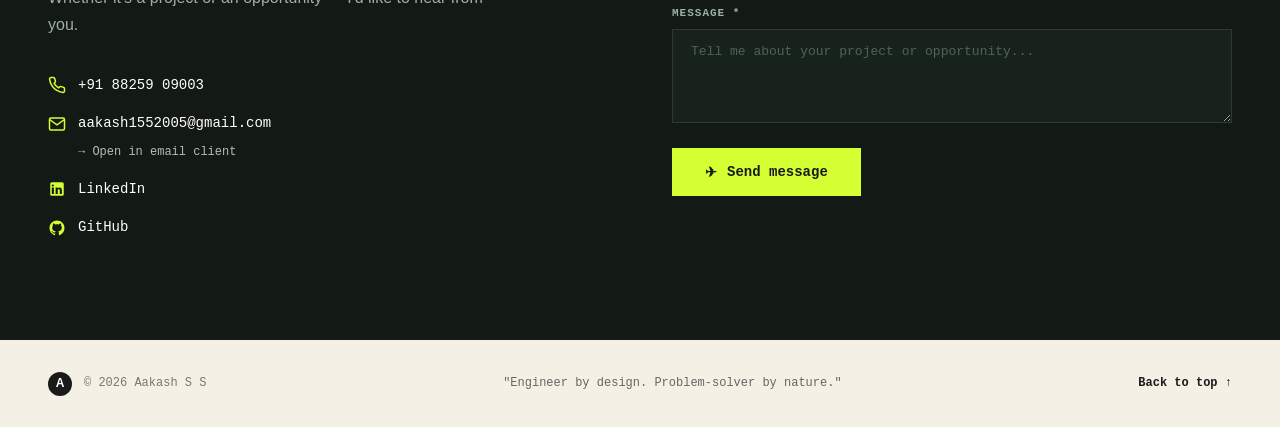
==== commit 50c2edca: "feat: add architectural trade-offs and scannable outcome metrics to all flagship project cards" ====
--- a/index.html
+++ b/index.html
@@ -490,9 +490,22 @@
               </p>
             </div>
 
+            <div class="project-block">
+              <div class="block-label">THE ARCHITECTURAL DECISION</div>
+              <p class="block-text">
+                Engineered a dual-mode zero-dependency transport: SQLite for high-speed local indexing and time-travel trajectory replay; JSONL for immutable, tamper-evident SHA-256 recording chains in CI/CD pipelines with zero cloud infrastructure overhead.
+              </p>
+            </div>
+
             <div class="outcome-box">
-              <div class="outcome-label">OUTCOME</div>
-              <div class="outcome-val">v0.3.5 on PyPI · Native Model Context Protocol (MCP) recording for Claude Code &amp; Cursor · Deterministic $0 CI replay (&lt;0.05s) · Tamper-evident SHA-256 chains · Official GitHub Action &amp; Pytest plugin</div>
+              <div class="outcome-label">VERIFIED OUTCOMES &amp; BENCHMARKS</div>
+              <div class="outcome-val">
+                <ul class="outcome-list" style="list-style: none; padding: 0; margin: 0; display: flex; flex-direction: column; gap: 5px;">
+                  <li>• <strong>Published on PyPI (v0.3.5)</strong> · Official GitHub Action &amp; Pytest plugin</li>
+                  <li>• <strong>Native MCP Recording</strong> for Claude Code, Cursor, and Anthropic/OpenAI SDKs</li>
+                  <li>• <strong>Deterministic $0 CI Replay (&lt;0.05s)</strong> · 114 unit/integration tests passing (100%)</li>
+                </ul>
+              </div>
             </div>
 
             <div class="project-tags">
@@ -521,13 +534,26 @@
             <div class="project-block">
               <div class="block-label">THE PROBLEM</div>
               <p class="block-text">
-                ML models often work in notebooks but break down in production due to fragmented data pipelines, inconsistent environments, manual deployments, weak experiment lineage, and undetected model drift. This project builds an end-to-end, reproducible MLOps system that automates the journey from versioned customer data to monitored production inference and model promotion.
+                ML models often work in notebooks but break down in production due to fragmented data pipelines, inconsistent environments, manual deployments, weak experiment lineage, and undetected model drift.
               </p>
             </div>
 
+            <div class="project-block">
+              <div class="block-label">THE ARCHITECTURAL DECISION</div>
+              <p class="block-text">
+                Tuned classification threshold to 0.3254 to reflect asymmetric business costs (false negatives cost 5x more than false positives in retention). Integrated automated Jenkins CI/CD with promotion gates and drift triggers via Prometheus.
+              </p>
+            </div>
+
             <div class="outcome-box">
-              <div class="outcome-label">OUTCOME</div>
-              <div class="outcome-val">0.847 ROC-AUC · Recall improved 52.7% → 75.1% (thresh: 0.3254) · P50 latency 10 ms under 25K requests · 87 unit tests passing · Automated CI/CD, DVC data versioning &amp; drift monitoring</div>
+              <div class="outcome-label">VERIFIED OUTCOMES &amp; BENCHMARKS</div>
+              <div class="outcome-val">
+                <ul class="outcome-list" style="list-style: none; padding: 0; margin: 0; display: flex; flex-direction: column; gap: 5px;">
+                  <li>• <strong>0.847 ROC-AUC</strong> · Recall improved from 52.7% → <strong>75.1%</strong> (+42.6% relative gain)</li>
+                  <li>• <strong>10 ms P50 Latency</strong> · 0% errors across 25,000 load-tested requests</li>
+                  <li>• <strong>Automated CI/CD</strong> · DVC data versioning, MLflow registry, Docker/K8s on AWS ECR</li>
+                </ul>
+              </div>
             </div>
 
             <div class="project-tags">
@@ -556,13 +582,26 @@
             <div class="project-block">
               <div class="block-label">THE PROBLEM</div>
               <p class="block-text">
-                Government welfare information is fragmented across 37+ scheme documents and PDFs, making it difficult for citizens to quickly find relevant benefits, eligibility requirements, and application information. The challenge is to provide reliable English/Tamil answers from this scattered knowledge without hallucinating or returning irrelevant information.
+                Government welfare information is fragmented across 37+ scheme documents and PDFs, making it difficult for citizens to quickly find relevant benefits without hallucination or language barriers.
               </p>
             </div>
 
+            <div class="project-block">
+              <div class="block-label">THE ARCHITECTURAL DECISION</div>
+              <p class="block-text">
+                Hybrid lexical and semantic retrieval (BM25 + ChromaDB with Reciprocal Rank Fusion) overcomes dense embedding blindspots on Tamil administrative jargon, guarded by a pre-LLM classifier and 6-model fallback chain.
+              </p>
+            </div>
+
             <div class="outcome-box">
-              <div class="outcome-label">OUTCOME</div>
-              <div class="outcome-val">86 unit tests passing · Passed 50-query benchmark (40/40 Hit@5, 0.963 MRR) · 37 welfare schemes · Bilingual English/Tamil with source citations · 6-model fallback guardrail</div>
+              <div class="outcome-label">VERIFIED OUTCOMES &amp; BENCHMARKS</div>
+              <div class="outcome-val">
+                <ul class="outcome-list" style="list-style: none; padding: 0; margin: 0; display: flex; flex-direction: column; gap: 5px;">
+                  <li>• <strong>40/40 Hit@5 &amp; 0.963 MRR</strong> on 50-query evaluation benchmark</li>
+                  <li>• <strong>Bilingual English/Tamil RAG</strong> · 37 welfare schemes with source grounding</li>
+                  <li>• <strong>86 Unit Tests Passing</strong> · Zero hallucination tolerance with Groq LLaMA 3.3</li>
+                </ul>
+              </div>
             </div>
 
             <div class="project-tags">
@@ -591,13 +630,26 @@
             <div class="project-block">
               <div class="block-label">THE PROBLEM</div>
               <p class="block-text">
-                Enterprise data analysis is constrained by tedious manual workflows — diagnosing missingness, type coercion, masking sensitive PII, exploratory charting, baseline model tuning, compiling decks, and answering ad-hoc stakeholder questions without data hallucinations.
+                Enterprise data analysis is constrained by tedious manual workflows — diagnosing missingness, type coercion, masking sensitive PII, exploratory charting, baseline model tuning, and compiling decks.
               </p>
             </div>
 
+            <div class="project-block">
+              <div class="block-label">THE ARCHITECTURAL DECISION</div>
+              <p class="block-text">
+                Implemented a zero-arbitrary-code-execution design: eliminates security and hallucination risks of arbitrary LLM Python eval by routing operations through deterministic AST calculation graphs and validated state objects.
+              </p>
+            </div>
+
             <div class="outcome-box">
-              <div class="outcome-label">OUTCOME</div>
-              <div class="outcome-val">7 specialized autonomous agents · 100% verified numerical grounding · Zero arbitrary code execution · Automated executive PDF/PPTX reports in &lt; 25s · 590 unit tests passing (100%)</div>
+              <div class="outcome-label">VERIFIED OUTCOMES &amp; BENCHMARKS</div>
+              <div class="outcome-val">
+                <ul class="outcome-list" style="list-style: none; padding: 0; margin: 0; display: flex; flex-direction: column; gap: 5px;">
+                  <li>• <strong>7 Specialized Autonomous Agents</strong> with 100% verified numerical grounding</li>
+                  <li>• <strong>Automated Executive Reports</strong> (PDF/PPTX) generated in <strong>&lt; 25 seconds</strong></li>
+                  <li>• <strong>590 Unit Tests Passing (100%)</strong> · LightGBM/XGBoost competition engine</li>
+                </ul>
+              </div>
             </div>
 
             <div class="project-tags">
